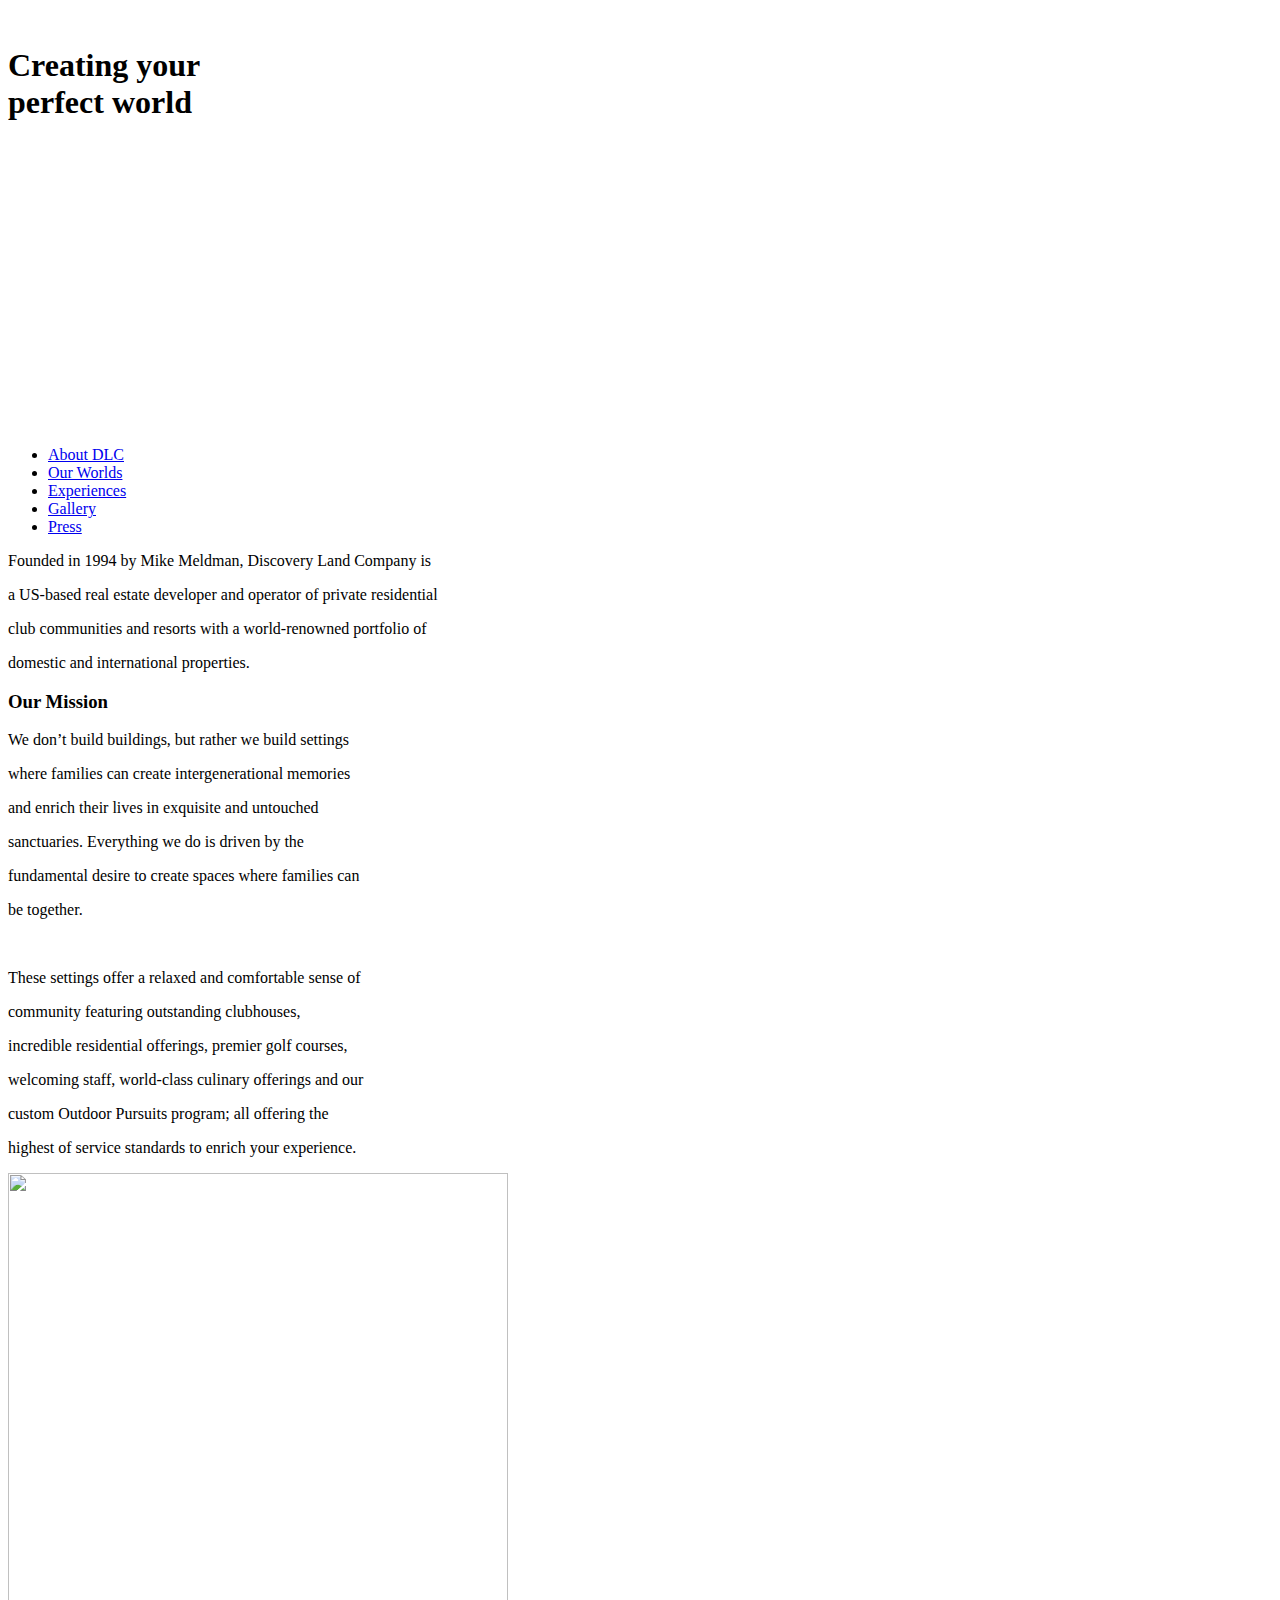
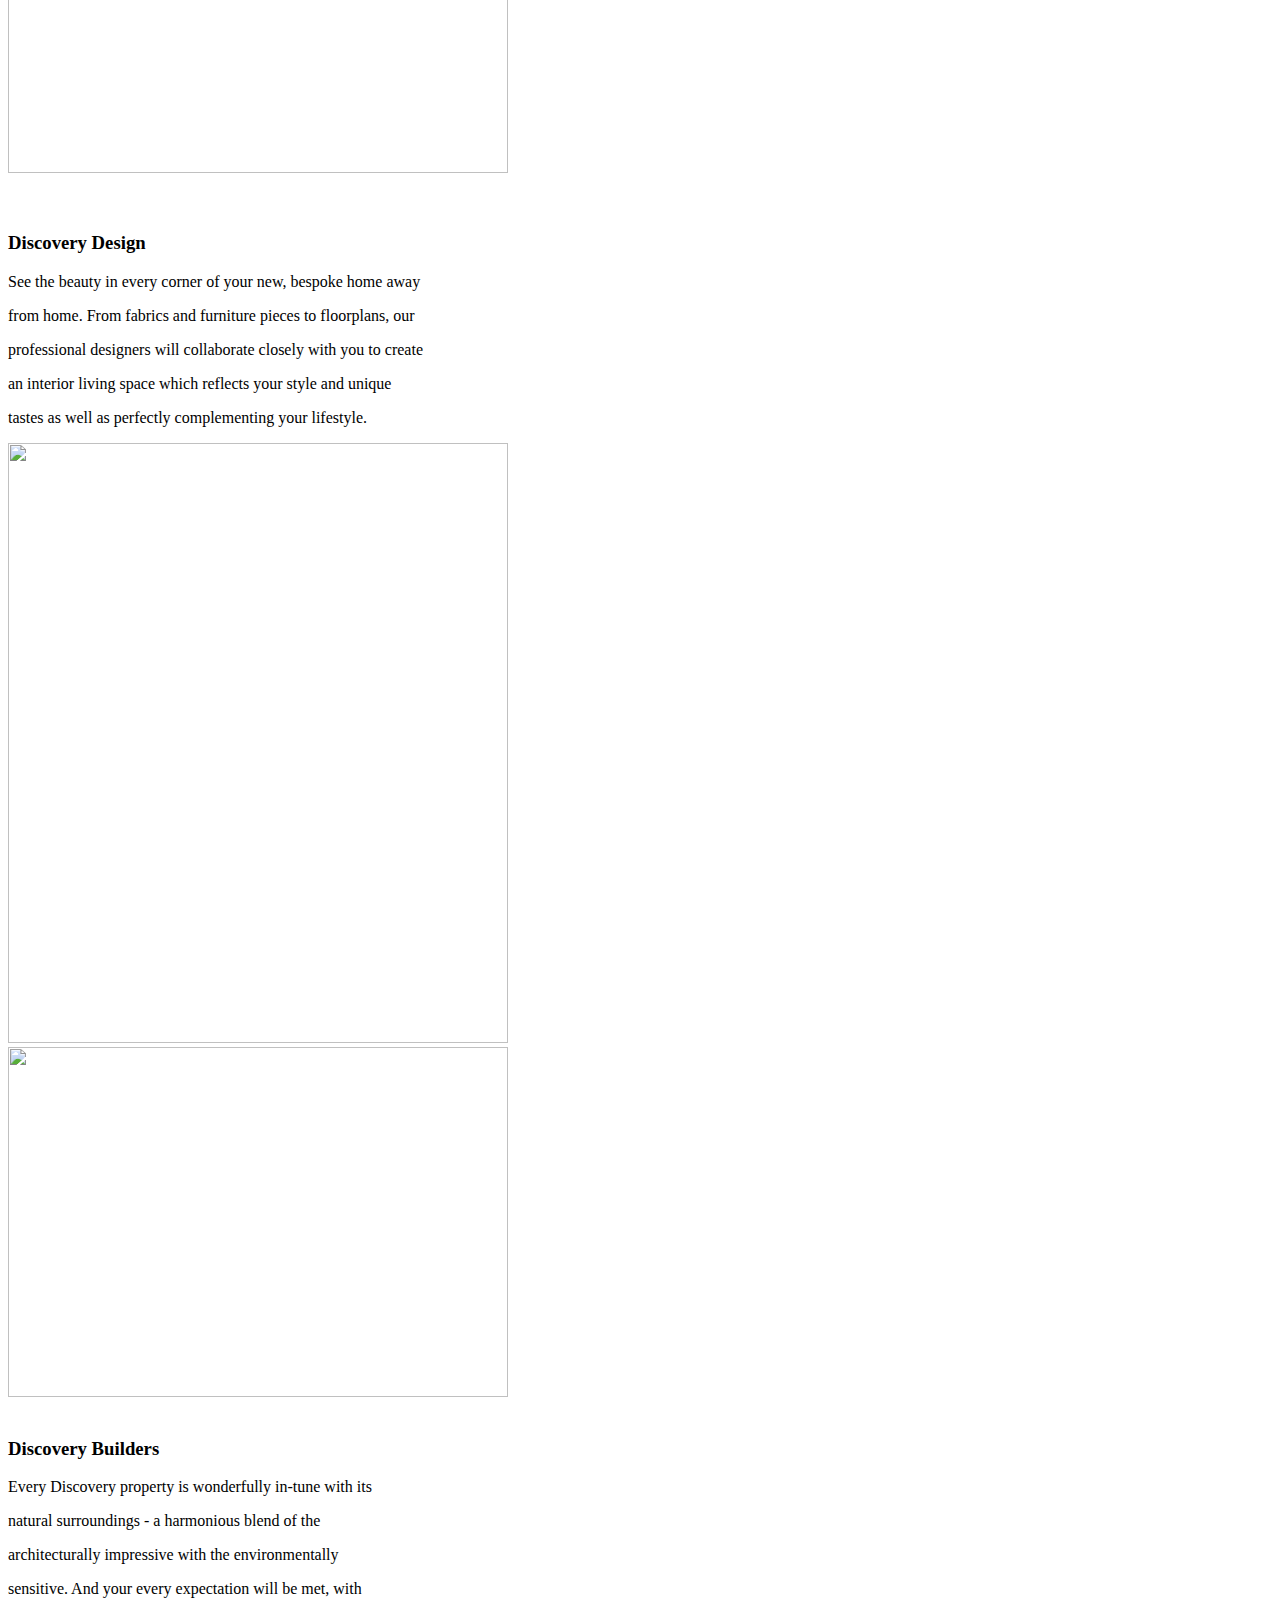
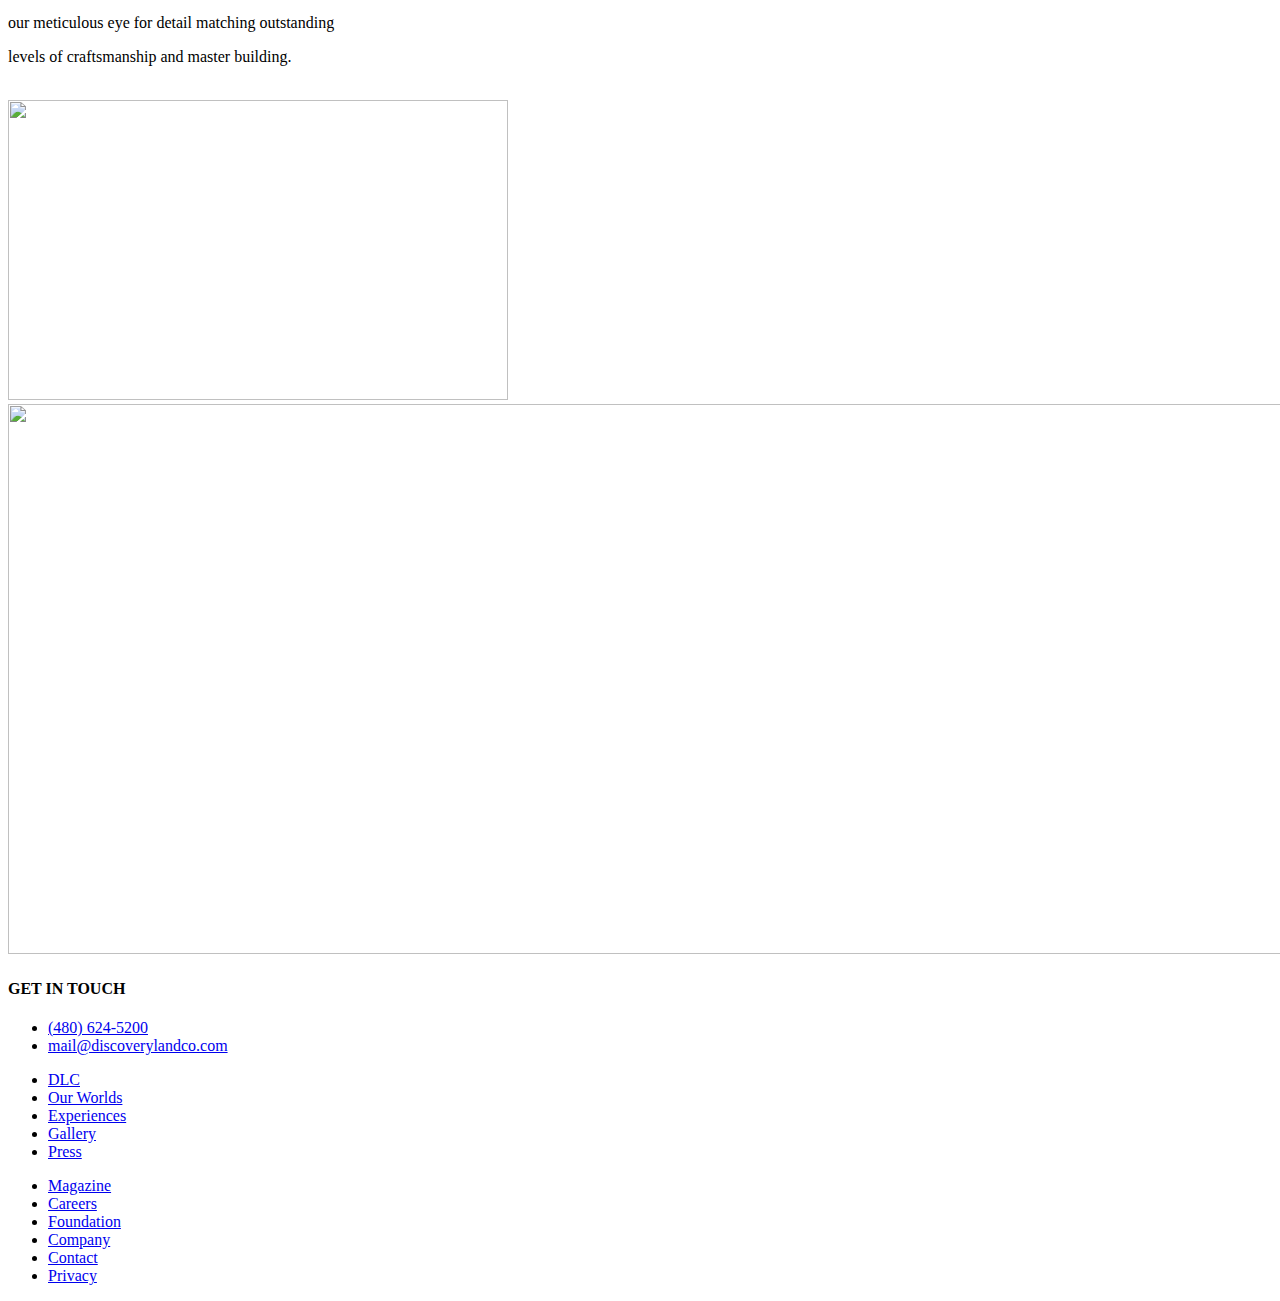
==== aboutDLC.html @ e9cdb0cc "AboutHTML" ====
<!DOCTYPE html>
<html lang="en">

<head>
    <link rel="stylesheet" href="aboutDLC.css">
</head>

<body>
    <header class="headerclass">
        <img src="AboutDLC1.jpg" alt="">
        <div class="title">
            <h1>Creating your <br>perfect world </h1>
        </div>

        <div class="main">
            <div class="logo">
                <svg version="1.1" id="Layer_1" xmlns="http://www.w3.org/2000/svg"
                    xmlns:xlink="http://www.w3.org/1999/xlink" x="0px" y="0px" viewBox="0 0 433.6 97.1"
                    style="enable-background:new 0 0 433.6 97.1;" xml:space="preserve">
                    <style type="text/css">
                        .st0 {
                            fill: #FFFFFF;
                        }
                    </style>
                    <g>
                        <g>
                            <path class="st0" d="M400.2,28.9c0.1,0,0.1,0,0.2,0s0.2,0,0.3,0c1.6,0,4.2,5.1,8,15.4c2.2,6.2,4.1,11.3,5.7,15.3
                            c-0.4,0.8-0.9,2-1.5,3.4c-2.3,5.2-4.1,8-5.4,8.5c-0.3,0.1-0.8,0.3-1.5,0.4c-1.7,0.3-2.6,1.1-2.6,2.3c0,0.9,0.3,1.6,0.9,2.2
                            s1.4,0.9,2.2,0.9c2.4,0,5.8-5.3,10.3-15.9c2.1-4.9,3.8-8.8,5.1-11.9c2.7-6,5.2-11.7,7.6-17.2c0.3-0.8,0.5-1.2,0.6-1.3
                            c0.4-0.7,0.8-1.2,1.3-1.6c0.5-0.3,1.1-0.5,1.9-0.5h0.3v-2.3c-1.1,0.1-2.1,0.2-3.1,0.2c-1,0.1-1.8,0.1-2.5,0.1
                            c-0.9,0-1.8,0-2.8-0.1s-2-0.1-3-0.2V29h0.5c1.1,0,1.9,0.1,2.4,0.4s0.7,0.8,0.7,1.4s-0.6,2.6-1.9,5.9s-3.4,8.6-6.5,15.9
                            c-1.2-3.4-2.8-7.7-4.6-12.7c-2-5.3-2.9-8.2-2.9-8.8c0-0.8,0.2-1.3,0.7-1.6s1.2-0.4,2.3-0.4h0.9v-2.3c-1.9,0.1-3.3,0.2-4.3,0.3
                            c-1,0.1-1.9,0.1-2.6,0.1s-1.6,0-2.6-0.1s-2.3-0.1-4-0.2L400.2,28.9L400.2,28.9z M378.9,27.1c-1.7,0.5-3.3,1-4.9,1.3l0.4,2.1
                            c0.5-0.1,0.8-0.1,1-0.1s0.4,0,0.6,0c0.9,0,1.5,0.4,1.8,1c0.3,0.7,0.5,2.2,0.5,4.6v11v3.5c0,2.9-0.3,4.7-0.9,5.4s-1.7,1.2-3.3,1.2
                            h-0.8v2.3c1.5-0.1,2.9-0.2,4.3-0.3s2.7-0.1,4-0.1c0.9,0,2.1,0,3.5,0.1s2.9,0.2,4.6,0.3v-2.3h-1c-1.6,0-2.7-0.2-3.4-0.6
                            c-0.7-0.4-1.1-1.2-1.3-2.3c-0.1-0.6-0.2-2-0.2-4.2s-0.1-5.1-0.1-8.7v-3.7c1.3-2.1,2.5-3.7,3.6-4.7s2.3-1.5,3.5-1.5
                            c0.6,0,1.3,0.2,2.2,0.6c0.8,0.4,1.5,0.6,1.9,0.6c0.6,0,1.2-0.3,1.7-0.9s0.7-1.3,0.7-2.1c0-1.2-0.4-2.1-1.1-2.8c-0.7-0.7-1.7-1-3-1
                            c-1.6,0-3.2,0.7-4.7,2.1s-3.2,3.7-5,6.9c0-1.7,0.1-3.4,0.2-4.9c0.1-1.6,0.2-3.1,0.4-4.6C382.3,26,380.6,26.6,378.9,27.1 M356.4,38
                            c-2.5,0.2-6,0.2-10.4,0.2c0.5-2.9,1.5-5.2,3-6.9c1.5-1.7,3.4-2.6,5.5-2.6c1.9,0,3.5,0.7,4.9,2.2s2.4,3.6,3,6.3
                            C360.9,37.6,358.9,37.9,356.4,38 M364.5,29.6c-2.3-2.6-5.5-3.9-9.4-3.9c-4.2,0-7.8,1.8-10.8,5.2c-2.9,3.5-4.4,7.8-4.4,13
                            c0,4.8,1.4,8.8,4.2,11.9s6.4,4.6,10.7,4.6c2.2,0,4.5-0.5,6.8-1.4s4.6-2.4,6.9-4.2l-1.3-2.1c-1.8,1.2-3.5,2-5,2.6s-3.2,0.8-4.8,0.8
                            c-3.7,0-6.5-1.2-8.5-3.6s-3-5.8-3-10.1V41c0.9-0.1,1.9-0.2,3-0.2c1.1-0.1,2.2-0.1,3.5-0.1h16.3C368.2,35.9,366.9,32.2,364.5,29.6
                             M303.1,29h0.3c1.6,0,3,1.6,4.2,4.9c0.2,0.5,0.4,0.9,0.4,1.1c3.5,8.9,5.9,15.2,7.2,18.8s1.9,5.7,1.9,6.5h3.7
                            c0.2-1.4,3.6-9.3,10-23.7l0.4-0.9c0.2-0.5,0.5-1.1,0.8-1.9c1.3-3.2,2.8-4.8,4.3-4.8h0.4v-2.3c-1.1,0.1-2.1,0.2-3.1,0.2
                            c-1,0.1-1.8,0.1-2.5,0.1c-0.9,0-1.8,0-2.8-0.1s-1.9-0.1-2.9-0.2V29h0.5c1.1,0,1.9,0.1,2.4,0.4s0.7,0.8,0.7,1.4s-0.5,2.3-1.6,5.1
                            s-3.4,8.5-7,17.1c-1.2-3.2-2.6-7.3-4.5-12.2c-2.2-5.9-3.3-9.2-3.3-9.8c0-0.8,0.2-1.3,0.7-1.6s1.2-0.4,2.3-0.4h0.9v-2.3
                            c-1.9,0.1-3.3,0.2-4.3,0.3c-1,0.1-1.9,0.1-2.6,0.1s-1.6,0-2.6-0.1s-2.3-0.1-4-0.2L303.1,29L303.1,29z M272,30.8
                            c-3.3,3.4-5,7.6-5,12.5s1.5,9,4.6,12.2s7,4.8,11.8,4.8s8.8-1.8,12-5.3s4.9-7.8,4.9-13c0-4.7-1.5-8.6-4.6-11.7s-7-4.7-11.7-4.7
                            C279.3,25.7,275.3,27.4,272,30.8 M291.1,33.3c2.1,2.8,3.2,6.4,3.2,10.7c0,4-0.9,7.1-2.8,9.5c-1.9,2.3-4.4,3.5-7.5,3.5
                            c-3.2,0-5.9-1.5-7.9-4.4s-3-6.7-3-11.4c0-3.7,0.9-6.6,2.7-8.8c1.8-2.2,4.2-3.3,7.2-3.3C286.4,29.2,289,30.6,291.1,33.3 M257,55.1
                            c-1.4,0.5-2.7,0.7-4.1,0.7c-3.7,0-6.5-1.3-8.6-3.8s-3.1-6.1-3.1-10.6c0-3.6,0.9-6.4,2.6-8.5c1.7-2.1,4-3.1,6.9-3.1
                            c1.6,0,3.4,0.6,5.2,1.7s2.9,1.7,3.1,1.7c0.7,0,1.4-0.3,2-1s0.9-1.5,0.9-2.4c0-1.3-0.7-2.3-2.1-3s-3.4-1.1-6-1.1
                            c-5,0-9.3,1.8-12.8,5.2s-5.2,7.8-5.2,12.8c0,4.9,1.4,8.9,4.1,12c2.8,3.1,6.3,4.7,10.7,4.7c1.9,0,3.9-0.4,6-1.3
                            c2.1-0.9,4.2-2.1,6.4-3.8l-1.7-2.5C259.7,53.9,258.3,54.6,257,55.1 M222.8,26c-1.3-0.2-2.5-0.3-3.6-0.3c-3.5,0-6.4,0.9-8.7,2.8
                            s-3.4,4.2-3.4,7.1c0,2.5,0.7,4.5,2.1,5.9c1.4,1.5,3.8,2.8,7.1,3.8c0.2,0.1,0.6,0.2,1,0.3c4.7,1.4,7.1,3.3,7.1,5.8
                            c0,1.7-0.7,3.1-2.1,4.2c-1.4,1.1-3.2,1.6-5.5,1.6c-2.5,0-4.4-0.7-5.8-2.1s-2.2-3.4-2.6-6.2l-2.5,0.6c0.2,1.3,0.4,2.6,0.5,3.8
                            s0.2,2.3,0.2,3.3c0,0.5,0,0.9,0,1.1c0,0.2,0,0.5-0.1,0.7c1.6,0.6,3.1,1.1,4.6,1.4c1.5,0.3,3,0.5,4.5,0.5c4,0,7.3-1.1,9.8-3.2
                            c2.5-2.1,3.8-4.8,3.8-8.1c0-2.2-0.6-4-1.8-5.4s-3.1-2.4-5.8-3.1c-0.5-0.1-1.2-0.3-2.1-0.6c-5.3-1.4-7.9-3.4-7.9-5.9
                            c0-1.6,0.6-2.9,1.8-3.9s2.7-1.5,4.6-1.5c2.2,0,3.9,0.6,5,1.7c1.2,1.1,1.9,2.9,2.2,5.2l2.5-0.4c-0.3-1.4-0.5-2.8-0.6-4.2
                            s-0.2-2.8-0.2-4.1C225.5,26.5,224,26.2,222.8,26 M188.5,11.4c-0.7,0.5-1.1,0.9-1.4,1.3c-0.2,0.4-0.3,0.8-0.3,1.3s0.1,0.9,0.4,1.4
                            c0.3,0.4,0.8,0.9,1.4,1.4l2.3,1.8l2.5-1.9c0.6-0.5,1.1-0.9,1.3-1.3c0.2-0.4,0.4-0.8,0.4-1.3s-0.1-1-0.4-1.5
                            c-0.3-0.5-0.8-0.9-1.4-1.4L191,9.5L188.5,11.4z M189.4,27.1c-1.8,0.5-3.5,0.9-5.3,1.3l0.3,2.1c0.4-0.1,0.8-0.1,1.1-0.1
                            c0.4,0,0.6-0.1,0.8-0.1c0.9,0,1.5,0.3,1.9,0.9s0.5,1.8,0.5,3.6c0,0.3,0,0.9,0,1.8c0,0.9,0,1.7,0,2.3l-0.1,8.3V49
                            c0,5.4-1.4,8.2-4.2,8.2h-0.8v2.3c2.2-0.1,3.9-0.2,5-0.3c1.1,0,2-0.1,2.7-0.1c0.8,0,1.8,0,2.9,0.1c1.2,0.1,2.7,0.1,4.6,0.3v-2.3
                            c-0.1,0-0.3,0-0.5,0s-0.4,0-0.5,0c-1.4,0-2.4-0.3-2.9-1s-0.7-2.3-0.7-4.9v-3.6c0-3.7,0.1-10,0.4-18.9c0-1.6,0.1-2.8,0.1-3.6
                            C192.9,25.9,191.1,26.6,189.4,27.1 M141.6,46.3c0-3.1,0-7,0.1-11.7s0.1-11.1,0.3-19.2c1.4-0.2,2.8-0.4,4.2-0.4
                            c1.4-0.1,2.7-0.1,4-0.1c6.4,0,11.4,1.9,15,5.8s5.4,9.2,5.4,16c0,6.4-1.7,11.3-5,14.7c-3.4,3.4-8.2,5.1-14.5,5.1
                            c-1.6,0-3.2-0.1-4.7-0.2c-1.6-0.2-3.2-0.4-4.8-0.8V46.3L141.6,46.3z M134.1,59.2c1.3-0.1,2.4-0.1,3.3-0.1c1.9,0,4.5,0.1,7.6,0.3
                            s5.3,0.3,6.5,0.3c8,0,14.4-2.3,19.2-6.8s7.2-10.5,7.2-18c0-7.2-2.4-13-7.2-17.2s-11.3-6.3-19.6-6.3c-0.5,0-2.2,0.1-5.2,0.3
                            s-5.7,0.3-8.1,0.3c-0.9,0-1.9,0-3.2-0.1s-2.6-0.1-4.1-0.2V14h0.3c1.8,0,3.1,0.4,3.8,1.1s1.1,2.1,1.1,4c0,2.3,0,4.4,0,6.2
                            s0,3.7,0,5.6l-0.1,8.9c0,1.2,0,2.8-0.1,4.9c0,8.3-1.5,12.4-4.5,12.4c-0.3,0-0.5,0-0.7,0s-0.3,0-0.4,0v2.3
                            C131.4,59.3,132.8,59.3,134.1,59.2"></path>
                            <path class="st0" d="M386,86.4h1.9v-6.7l5.1-8.5h-2.2l-3.8,6.6l-3.8-6.6H381l5,8.5V86.4L386,86.4z M368.7,86.4h1.9V71.2h-1.9v11.9
                            l-8.8-11.9h-2.3v0.2l1.1,1.6v13.6h1.9v-11L368.7,86.4z M341.4,73.7l2.5,6.6H339L341.4,73.7z M346,86.4h2.2l-5.8-15.3h-2.2
                            l-5.8,15.3h2.2l1.5-4.3h6.2L346,86.4z M324.5,75.8c0,1.9-1.2,2.7-2.8,2.7h-2.6V73h2.6C323.2,73,324.5,73.9,324.5,75.8 M317.2,86.4
                            h1.9v-6.1h2.6c2.9,0,4.8-1.7,4.8-4.6s-2-4.6-4.8-4.6h-4.5V86.4z M298.2,86.4l4.9-11.6v11.6h1.9V71.2h-2.3L297.4,84l-5.5-12.8h-2.3
                            v15.3h1.9V74.8l4.9,11.6H298.2z M264.9,78.8c0-3.3,2.5-5.9,5.8-5.9c3.4,0,5.9,2.6,5.9,5.9c0,3.4-2.5,6-5.9,6
                            C267.4,84.8,264.9,82.1,264.9,78.8 M262.9,78.8c0,4.5,3.4,7.9,7.9,7.9s7.9-3.4,7.9-7.9s-3.4-7.9-7.9-7.9S262.9,74.3,262.9,78.8
                             M253.1,83.4c-1,0.9-2.4,1.4-4,1.4c-3.4,0-5.8-2.6-5.8-6c0-3.3,2.5-5.9,5.8-5.9c1.6,0,3,0.5,4,1.4V72c-1.1-0.7-2.5-1.1-4-1.1
                            c-4.5,0-7.9,3.4-7.9,7.9s3.4,7.9,7.9,7.9c1.5,0,2.9-0.4,4-1.1V83.4z M210.4,73c3.4,0,5.5,2.5,5.5,5.8c0,3.4-2.1,5.8-5.5,5.8H207
                            V73H210.4z M205,86.4h5.4c4.6,0,7.5-3.2,7.5-7.6s-2.9-7.6-7.5-7.6H205V86.4z M191,86.4h1.9V71.2H191v11.9l-8.8-11.9h-2.3v0.2
                            L181,73v13.6h1.9v-11L191,86.4z M163.7,73.7l2.4,6.6h-4.9L163.7,73.7z M168.4,86.4h2.2l-5.8-15.3h-2.2l-5.8,15.3h2.2l1.5-4.3h6.2
                            L168.4,86.4z M148.1,86.4v-1.8h-6.3V71.2h-1.9v15.3L148.1,86.4L148.1,86.4z"></path>
                        </g>
                        <g>
                            <path class="st0" d="M4.7,48.6c0-4.9,0.8-9.6,2.2-13.9c1.5-4.4,3.6-8.5,6.3-12.2c2.8-3.8,6.2-7,10-9.8C27,10.2,31,7.9,35.4,6.6
                            c4.2-1.3,8.6-1.7,13.2-1.7c4.9,0,9.6,0.5,14,1.9c4.4,1.5,8.5,3.8,12.1,6.5c3.8,2.8,7.1,6.2,9.8,10c2.6,3.7,4.7,7.8,6.1,12.1
                            c1.3,4.2,1.8,8.6,1.8,13.2c0,4.9-0.7,9.5-2.2,13.9s-3.5,8.6-6.2,12.2c-2.8,3.8-6.2,7.1-10.1,9.8c-3.7,2.6-7.8,4.6-12.2,6
                            c-4.2,1.3-8.6,2.1-13.2,2.1c-4.9,0-9.6-0.8-13.9-2.3c-4.4-1.5-8.4-3.7-12.1-6.4c-3.8-2.8-7.2-6-10-9.9c-2.6-3.7-4.6-7.8-6-12.2
                            C5.3,57.7,4.7,53.2,4.7,48.6 M3.7,48.6c0,4.9,0.8,9.5,2.2,13.9c1.5,4.6,3.6,8.9,6.4,12.7c2.8,3.8,6.2,7.1,10,9.9
                            c3.8,2.7,8,4.9,12.5,6.4c4.3,1.4,9,1.9,13.7,1.9c4.9,0,9.6-0.5,14-2c4.6-1.5,8.9-3.7,12.7-6.5c3.8-2.8,7-6.3,9.8-10.1
                            c2.7-3.8,4.7-8,6.2-12.6c1.4-4.3,2.1-8.9,2.1-13.7c0-4.9-0.7-9.5-2.2-13.9c-1.5-4.6-3.4-9-6.2-12.8c-2.8-3.8-6.2-7.1-10-9.9
                            c-3.8-2.7-8-4.9-12.6-6.3c-4.3-1.4-9-2.1-13.7-2.1c-4.9,0-9.6,0.8-14,2.3c-4.6,1.5-8.9,3.6-12.7,6.4s-7.1,6.2-9.8,10.1
                            C9.4,26.1,7.4,30.4,5.9,35C4.5,39.3,3.7,43.9,3.7,48.6"></path>
                            <g>
                                <path class="st0"
                                    d="M9.8,66.2c-0.3,0.1-0.5,0-0.7-0.3c-0.1-0.2,0-0.5,0.3-0.6s0.6,0,0.7,0.3C10.2,65.8,10,66.1,9.8,66.2">
                                </path>
                                <path class="st0"
                                    d="M12.8,65c-0.3,0.1-0.5,0-0.7-0.3c-0.1-0.2,0-0.5,0.3-0.6s0.6,0,0.7,0.3C13.2,64.6,13.1,64.9,12.8,65">
                                </path>
                                <path class="st0"
                                    d="M15.9,63.8c-0.3,0.1-0.5,0-0.7-0.3c-0.1-0.2,0-0.5,0.3-0.6s0.6,0,0.7,0.3C16.3,63.4,16.1,63.7,15.9,63.8">
                                </path>
                                <path class="st0"
                                    d="M19,62.6c-0.3,0.1-0.5,0-0.7-0.3c-0.1-0.2,0-0.5,0.3-0.6s0.6,0,0.7,0.3C19.4,62.1,19.2,62.4,19,62.6">
                                </path>
                                <path class="st0"
                                    d="M22,61.3c-0.3,0.1-0.5,0-0.7-0.3c-0.1-0.2,0-0.5,0.3-0.6s0.6,0,0.7,0.3C22.4,60.9,22.3,61.2,22,61.3">
                                </path>
                                <path class="st0"
                                    d="M25.1,60.1c-0.3,0.1-0.5,0-0.7-0.3c-0.1-0.2,0-0.5,0.3-0.6s0.6,0,0.7,0.3C25.5,59.7,25.4,60,25.1,60.1">
                                </path>
                                <path class="st0"
                                    d="M28.2,58.8c-0.3,0.1-0.5,0-0.7-0.3c-0.1-0.2,0-0.5,0.3-0.6s0.6,0,0.7,0.3C28.6,58.4,28.5,58.7,28.2,58.8">
                                </path>
                                <path class="st0"
                                    d="M31.3,57.6c-0.3,0.1-0.5,0-0.7-0.3c-0.1-0.2,0-0.5,0.3-0.6s0.6,0,0.7,0.3C31.7,57.2,31.5,57.5,31.3,57.6">
                                </path>
                                <path class="st0"
                                    d="M34.3,56.4c-0.3,0.1-0.5,0-0.7-0.3c-0.1-0.2,0-0.5,0.3-0.6s0.6,0,0.7,0.3C34.7,56,34.6,56.3,34.3,56.4">
                                </path>
                            </g>
                            <g>
                                <path class="st0"
                                    d="M31,87.5c-0.1,0.3-0.4,0.4-0.6,0.3s-0.4-0.4-0.2-0.7s0.4-0.4,0.7-0.3C31.1,86.9,31.2,87.2,31,87.5">
                                </path>
                                <path class="st0"
                                    d="M32.3,84.4c-0.1,0.3-0.4,0.4-0.6,0.3s-0.4-0.4-0.2-0.7s0.4-0.4,0.7-0.3C32.3,83.8,32.5,84.1,32.3,84.4">
                                </path>
                                <path class="st0" d="M33.6,81.3c-0.1,0.3-0.4,0.4-0.6,0.3c-0.2-0.1-0.4-0.4-0.2-0.7c0.1-0.3,0.4-0.4,0.7-0.3
                                C33.6,80.8,33.7,81.1,33.6,81.3"></path>
                                <path class="st0"
                                    d="M34.9,78.2c-0.1,0.3-0.4,0.4-0.6,0.3c-0.2-0.1-0.4-0.4-0.2-0.7s0.4-0.4,0.7-0.3C34.9,77.7,35,78,34.9,78.2">
                                </path>
                                <path class="st0" d="M36.2,75.2c-0.1,0.3-0.4,0.4-0.6,0.3c-0.2-0.1-0.4-0.4-0.2-0.7c0.1-0.3,0.4-0.4,0.7-0.3
                                C36.2,74.6,36.3,74.9,36.2,75.2"></path>
                                <path class="st0" d="M37.5,72.1c-0.1,0.3-0.4,0.4-0.6,0.3c-0.2-0.1-0.4-0.4-0.2-0.7s0.4-0.4,0.7-0.3
                                C37.5,71.5,37.6,71.8,37.5,72.1"></path>
                                <path class="st0" d="M38.8,69c-0.1,0.3-0.4,0.4-0.6,0.3c-0.2-0.1-0.4-0.4-0.2-0.7c0.1-0.3,0.4-0.4,0.7-0.3
                                C38.8,68.4,38.9,68.7,38.8,69"></path>
                                <path class="st0" d="M40.1,65.9c-0.1,0.3-0.4,0.4-0.6,0.3c-0.2-0.1-0.4-0.4-0.2-0.7s0.4-0.4,0.7-0.3
                                C40.1,65.3,40.2,65.6,40.1,65.9"></path>
                                <path class="st0" d="M41.3,62.9c-0.1,0.3-0.4,0.4-0.6,0.3c-0.2-0.1-0.4-0.4-0.2-0.7s0.4-0.4,0.7-0.3
                                C41.4,62.3,41.5,62.6,41.3,62.9"></path>
                            </g>
                            <g>
                                <path class="st0"
                                    d="M65.6,87.5c0.1,0.3,0.4,0.4,0.6,0.3s0.4-0.4,0.2-0.7s-0.4-0.4-0.7-0.3C65.6,86.9,65.5,87.2,65.6,87.5">
                                </path>
                                <path class="st0"
                                    d="M64.3,84.4c0.1,0.3,0.4,0.4,0.6,0.3s0.4-0.4,0.2-0.7s-0.4-0.4-0.7-0.3C64.3,83.8,64.2,84.1,64.3,84.4">
                                </path>
                                <path class="st0"
                                    d="M63,81.3c0.1,0.3,0.4,0.4,0.6,0.3s0.4-0.4,0.2-0.7c-0.1-0.3-0.4-0.4-0.7-0.3C63,80.8,62.9,81.1,63,81.3">
                                </path>
                                <path class="st0"
                                    d="M61.7,78.2c0.1,0.3,0.4,0.4,0.6,0.3s0.4-0.4,0.2-0.7s-0.4-0.4-0.7-0.3C61.7,77.7,61.6,78,61.7,78.2">
                                </path>
                                <path class="st0" d="M60.4,75.2c0.1,0.3,0.4,0.4,0.6,0.3s0.4-0.4,0.2-0.7c-0.1-0.3-0.4-0.4-0.7-0.3
                                C60.4,74.6,60.3,74.9,60.4,75.2"></path>
                                <path class="st0"
                                    d="M59.1,72.1c0.1,0.3,0.4,0.4,0.6,0.3s0.4-0.4,0.2-0.7s-0.4-0.4-0.7-0.3C59.1,71.5,59,71.8,59.1,72.1">
                                </path>
                                <path class="st0" d="M57.8,69c0.1,0.3,0.4,0.4,0.6,0.3c0.2-0.1,0.4-0.4,0.2-0.7c-0.1-0.3-0.4-0.4-0.7-0.3
                                C57.8,68.4,57.7,68.7,57.8,69"></path>
                                <path class="st0" d="M56.6,65.9c0.1,0.3,0.4,0.4,0.6,0.3c0.2-0.1,0.4-0.4,0.2-0.7s-0.4-0.4-0.7-0.3
                                C56.6,65.3,56.4,65.6,56.6,65.9"></path>
                                <path class="st0" d="M55.3,62.9c0.1,0.3,0.4,0.4,0.6,0.3c0.2-0.1,0.4-0.4,0.2-0.7s-0.4-0.4-0.7-0.3
                                C55.3,62.3,55.2,62.6,55.3,62.9"></path>
                            </g>
                            <g>
                                <path class="st0"
                                    d="M87.5,31.9c0.3-0.1,0.4-0.4,0.3-0.6s-0.4-0.4-0.7-0.2s-0.4,0.4-0.3,0.7C86.9,31.9,87.2,32.1,87.5,31.9">
                                </path>
                                <path class="st0" d="M84.5,33.2c0.3-0.1,0.4-0.4,0.3-0.6c-0.1-0.2-0.4-0.4-0.7-0.2s-0.4,0.4-0.3,0.7
                                C83.9,33.2,84.2,33.4,84.5,33.2"></path>
                                <path class="st0" d="M81.4,34.5c0.3-0.1,0.4-0.4,0.3-0.6c-0.1-0.2-0.4-0.4-0.7-0.2s-0.4,0.4-0.3,0.7
                                C80.9,34.5,81.2,34.6,81.4,34.5"></path>
                                <path class="st0"
                                    d="M78.4,35.8c0.3-0.1,0.4-0.4,0.3-0.6S78.3,34.8,78,35s-0.4,0.4-0.3,0.7C77.8,35.8,78.1,35.9,78.4,35.8">
                                </path>
                                <path class="st0" d="M75.3,37.1c0.3-0.1,0.4-0.4,0.3-0.6c-0.1-0.2-0.4-0.4-0.7-0.2s-0.4,0.4-0.3,0.7
                                C74.8,37.1,75.1,37.2,75.3,37.1"></path>
                                <path class="st0" d="M72.3,38.4c0.3-0.1,0.4-0.4,0.3-0.6c-0.1-0.2-0.4-0.4-0.7-0.2s-0.4,0.4-0.3,0.7C71.7,38.4,72,38.6,72.3,38.4
                                "></path>
                                <path class="st0" d="M69.2,39.8c0.3-0.1,0.4-0.4,0.3-0.6c-0.1-0.2-0.4-0.4-0.7-0.2s-0.4,0.4-0.3,0.7C68.7,39.8,69,39.9,69.2,39.8
                                "></path>
                                <path class="st0" d="M66.2,41.1c0.3-0.1,0.4-0.4,0.3-0.6c-0.1-0.2-0.4-0.4-0.7-0.2s-0.4,0.4-0.3,0.7
                                C65.6,41.1,65.9,41.2,66.2,41.1"></path>
                                <path class="st0" d="M63.2,42.3c0.3-0.1,0.4-0.4,0.3-0.6c-0.1-0.2-0.4-0.4-0.7-0.2c-0.3,0.1-0.4,0.4-0.3,0.7
                                C62.6,42.3,62.9,42.4,63.2,42.3"></path>
                            </g>
                            <g>
                                <path class="st0"
                                    d="M9,31.7c-0.3-0.1-0.4-0.4-0.3-0.6c0.1-0.2,0.4-0.4,0.7-0.2s0.4,0.4,0.3,0.7C9.6,31.7,9.2,31.8,9,31.7">
                                </path>
                                <path class="st0"
                                    d="M12,33c-0.3-0.1-0.4-0.4-0.3-0.6c0.1-0.2,0.4-0.4,0.7-0.2s0.4,0.4,0.3,0.7C12.6,33,12.3,33.1,12,33">
                                </path>
                                <path class="st0"
                                    d="M15,34.3c-0.3-0.1-0.4-0.4-0.3-0.6c0.1-0.2,0.4-0.4,0.7-0.2s0.4,0.4,0.3,0.7C15.6,34.3,15.3,34.4,15,34.3">
                                </path>
                                <path class="st0" d="M18.1,35.6c-0.3-0.1-0.4-0.4-0.3-0.6c0.1-0.2,0.4-0.4,0.7-0.2s0.4,0.4,0.3,0.7
                                C18.7,35.6,18.4,35.7,18.1,35.6"></path>
                                <path class="st0"
                                    d="M21.1,36.9c-0.3-0.1-0.4-0.4-0.3-0.6c0.1-0.2,0.4-0.4,0.7-0.2s0.4,0.4,0.3,0.7C21.7,36.9,21.4,37,21.1,36.9">
                                </path>
                                <path class="st0" d="M24.2,38.2c-0.3-0.1-0.4-0.4-0.3-0.6c0.1-0.2,0.4-0.4,0.7-0.2s0.4,0.4,0.3,0.7
                                C24.8,38.2,24.5,38.3,24.2,38.2"></path>
                                <path class="st0" d="M27.3,39.5c-0.3-0.1-0.4-0.4-0.3-0.6c0.1-0.2,0.4-0.4,0.7-0.2s0.4,0.4,0.3,0.7
                                C27.8,39.5,27.5,39.6,27.3,39.5"></path>
                                <path class="st0" d="M30.3,40.8c-0.3-0.1-0.4-0.4-0.3-0.6c0.1-0.2,0.4-0.4,0.7-0.2s0.4,0.4,0.3,0.7
                                C30.9,40.8,30.6,40.9,30.3,40.8"></path>
                                <path class="st0" d="M33.3,42.1C33,42,32.9,41.7,33,41.5c0.1-0.2,0.4-0.4,0.7-0.2c0.3,0.1,0.4,0.4,0.3,0.7
                                C33.9,42.1,33.6,42.2,33.3,42.1"></path>
                            </g>
                            <g>
                                <path class="st0" d="M55.3,33.9c-0.1,0.3-0.4,0.4-0.6,0.3c-0.2-0.1-0.4-0.4-0.2-0.7c0.1-0.3,0.4-0.4,0.7-0.3
                                C55.3,33.3,55.4,33.6,55.3,33.9"></path>
                                <path class="st0" d="M56.6,30.8c-0.1,0.3-0.4,0.4-0.6,0.3c-0.2-0.1-0.4-0.4-0.2-0.7c0.1-0.3,0.4-0.4,0.7-0.3
                                C56.6,30.3,56.7,30.6,56.6,30.8"></path>
                                <path class="st0" d="M57.9,27.8c-0.1,0.3-0.4,0.4-0.6,0.3c-0.2-0.1-0.4-0.4-0.2-0.7c0.1-0.3,0.4-0.4,0.7-0.3
                                C57.9,27.2,58,27.5,57.9,27.8"></path>
                                <path class="st0" d="M59.2,24.7c-0.1,0.3-0.4,0.4-0.6,0.3c-0.2-0.1-0.4-0.4-0.2-0.7c0.1-0.3,0.4-0.4,0.7-0.3
                                C59.2,24.1,59.3,24.4,59.2,24.7"></path>
                                <path class="st0" d="M60.5,21.7c-0.1,0.3-0.4,0.4-0.6,0.3c-0.2-0.1-0.4-0.4-0.2-0.7c0.1-0.3,0.4-0.4,0.7-0.3
                                C60.5,21.1,60.6,21.4,60.5,21.7"></path>
                                <path class="st0" d="M61.8,18.6c-0.1,0.3-0.4,0.4-0.6,0.3c-0.2-0.1-0.4-0.4-0.2-0.7c0.1-0.3,0.4-0.4,0.7-0.3
                                C61.8,18.1,61.9,18.4,61.8,18.6"></path>
                                <path class="st0" d="M63.1,15.6c-0.1,0.3-0.4,0.4-0.6,0.3c-0.2-0.1-0.4-0.4-0.2-0.7c0.1-0.3,0.4-0.4,0.7-0.3
                                C63.1,15,63.2,15.3,63.1,15.6"></path>
                                <path class="st0" d="M64.4,12.6c-0.1,0.3-0.4,0.4-0.6,0.3c-0.2-0.1-0.4-0.4-0.2-0.7c0.1-0.3,0.4-0.4,0.7-0.3
                                C64.4,12,64.5,12.3,64.4,12.6"></path>
                                <path class="st0" d="M65.7,9.5c-0.1,0.3-0.4,0.4-0.6,0.3c-0.2-0.1-0.4-0.4-0.2-0.7c0.1-0.3,0.4-0.4,0.7-0.3
                                C65.7,8.9,65.8,9.2,65.7,9.5"></path>
                            </g>
                            <g>
                                <path class="st0" d="M41,34.2c0.1,0.3,0.4,0.4,0.6,0.3c0.2-0.1,0.4-0.4,0.2-0.7c-0.1-0.3-0.4-0.4-0.7-0.3
                                C41,33.6,40.9,33.9,41,34.2"></path>
                                <path class="st0" d="M39.7,31.1c0.1,0.3,0.4,0.4,0.6,0.3c0.2-0.1,0.4-0.4,0.2-0.7s-0.4-0.4-0.7-0.3
                                C39.7,30.6,39.6,30.9,39.7,31.1"></path>
                                <path class="st0" d="M38.4,28.1c0.1,0.3,0.4,0.4,0.6,0.3c0.2-0.1,0.4-0.4,0.2-0.7c-0.1-0.3-0.4-0.4-0.7-0.3
                                C38.4,27.5,38.3,27.8,38.4,28.1"></path>
                                <path class="st0" d="M37.1,25c0.1,0.3,0.4,0.4,0.6,0.3c0.2-0.1,0.4-0.4,0.2-0.7c-0.1-0.3-0.4-0.4-0.7-0.3
                                C37.1,24.4,37,24.8,37.1,25"></path>
                                <path class="st0" d="M35.8,22c0.1,0.3,0.4,0.4,0.6,0.3c0.2-0.1,0.4-0.4,0.2-0.7c-0.1-0.3-0.4-0.4-0.7-0.3
                                C35.8,21.4,35.7,21.7,35.8,22"></path>
                                <path class="st0" d="M34.5,18.9c0.1,0.3,0.4,0.4,0.6,0.3c0.2-0.1,0.4-0.4,0.2-0.7c-0.1-0.3-0.4-0.4-0.7-0.3
                                C34.5,18.4,34.4,18.7,34.5,18.9"></path>
                                <path class="st0" d="M33.2,15.9c0.1,0.3,0.4,0.4,0.6,0.3c0.2-0.1,0.4-0.4,0.2-0.7c-0.1-0.3-0.4-0.4-0.7-0.3
                                C33.2,15.3,33.1,15.6,33.2,15.9"></path>
                                <path class="st0" d="M31.9,12.9c0.1,0.3,0.4,0.4,0.6,0.3c0.2-0.1,0.4-0.4,0.2-0.7c-0.1-0.3-0.4-0.4-0.7-0.3
                                C31.9,12.3,31.8,12.6,31.9,12.9"></path>
                                <path class="st0" d="M30.6,9.8c0.1,0.3,0.4,0.4,0.6,0.3c0.2-0.1,0.4-0.4,0.2-0.7C31.3,9.1,31,9,30.7,9.1
                                C30.6,9.2,30.5,9.6,30.6,9.8"></path>
                            </g>
                            <g>
                                <path class="st0" d="M87.3,65.6c0.3,0.1,0.4,0.4,0.3,0.6s-0.4,0.4-0.7,0.2c-0.3-0.1-0.4-0.4-0.3-0.7
                                C86.8,65.6,87.1,65.5,87.3,65.6"></path>
                                <path class="st0" d="M84.3,64.3c0.3,0.1,0.4,0.4,0.3,0.6s-0.4,0.4-0.7,0.2c-0.3-0.1-0.4-0.4-0.3-0.7C83.7,64.3,84,64.2,84.3,64.3
                                "></path>
                                <path class="st0" d="M81.3,63c0.3,0.1,0.4,0.4,0.3,0.6c-0.1,0.2-0.4,0.4-0.7,0.2c-0.3-0.1-0.4-0.4-0.3-0.7
                                C80.7,63,81,62.9,81.3,63"></path>
                                <path class="st0" d="M78.2,61.7c0.3,0.1,0.4,0.4,0.3,0.6c-0.1,0.2-0.4,0.4-0.7,0.2s-0.4-0.4-0.3-0.7C77.7,61.7,78,61.6,78.2,61.7
                                "></path>
                                <path class="st0" d="M75.2,60.4c0.3,0.1,0.4,0.4,0.3,0.6c-0.1,0.2-0.4,0.4-0.7,0.2c-0.3-0.1-0.4-0.4-0.3-0.7
                                C74.6,60.4,74.9,60.3,75.2,60.4"></path>
                                <path class="st0"
                                    d="M72.1,59.1c0.3,0.1,0.4,0.4,0.3,0.6C72.3,60,72,60.1,71.7,60s-0.4-0.4-0.3-0.7C71.6,59.1,71.9,59,72.1,59.1">
                                </path>
                                <path class="st0" d="M69.1,57.8c0.3,0.1,0.4,0.4,0.3,0.6c-0.1,0.2-0.4,0.4-0.7,0.2s-0.4-0.4-0.3-0.7
                                C68.5,57.8,68.8,57.7,69.1,57.8"></path>
                                <path class="st0"
                                    d="M66,56.5c0.3,0.1,0.4,0.4,0.3,0.6c-0.1,0.2-0.4,0.4-0.7,0.2s-0.4-0.4-0.3-0.7C65.4,56.5,65.8,56.4,66,56.5">
                                </path>
                                <path class="st0"
                                    d="M63,55.2c0.3,0.1,0.4,0.4,0.3,0.6c-0.1,0.2-0.4,0.4-0.7,0.2s-0.4-0.4-0.3-0.7C62.4,55.2,62.8,55.1,63,55.2">
                                </path>
                            </g>
                            <path class="st0" d="M1.9,48.5c0-25.7,20.9-46.6,46.6-46.6s46.6,20.9,46.6,46.6S74.3,95.2,48.5,95.2S1.9,74.2,1.9,48.5 M0,48.5
                            C0,75.3,21.8,97,48.5,97S97,75.2,97,48.5S75.3,0,48.5,0S0,21.8,0,48.5"></path>

                            <rect x="73.7" y="65.7" transform="matrix(0.7071 -0.7072 0.7072 0.7071 -30.9225 74.0794)"
                                class="st0" width="0.5" height="17.3"></rect>
                            <polygon class="st0" points="17.2,17.6 28.9,29.3 29.3,29 17.5,17.2 		"></polygon>
                            <polygon class="st0" points="68.1,28.8 68.4,29.2 79.8,17.7 79.5,17.4 		"></polygon>
                            <polygon class="st0" points="17.5,79.7 17.9,80.1 28.9,69 28.6,68.7 		"></polygon>
                            <path class="st0"
                                d="M48.2,44.4h-1.5v6.5c0,1.5,0.2,1.8,1.3,1.8h0.2c3,0,3.6-2.3,3.6-4.1C51.9,46.7,51.3,44.4,48.2,44.4z">
                            </path>
                            <path class="st0" d="M91.8,48.4l-34.9-4.9l8.8-12.1l-12.1,8.5L48.4,5.3l-4.8,34.6l-12.1-8.5L40,43.5L5.3,48.4l34.9,5.2l-8.8,12.1
                            l12.1-8.5l4.8,34.6l5.2-34.9l12.1,8.8l-8.5-12.1L91.8,48.4z M48.2,53.5h-4.9V53c1.5,0,1.8-0.4,1.8-2.7v-3.7c0-2.3-0.3-2.7-1.8-2.7
                            v-0.5h4.9c3.9,0,5.6,2.3,5.6,5C53.8,51.3,52.1,53.5,48.2,53.5z"></path>
                        </g>
                    </g>
                </svg>
            </div>
            <div class="navItem">
                <ul>
                    <li><a href="#">About DLC</a></li>
                    <li><a href="#">Our Worlds</a></li>
                    <li><a href="#">Experiences</a></li>
                    <li><a href="/gallery.html">Gallery</a></li>
                    <li><a href="#">Press</a></li>
                </ul>
            </div>
    </header>
    <div class="paragraph">
        <p>Founded in 1994 by Mike Meldman, Discovery Land Company is</p>
        <p>a US-based real estate developer and operator of private residential</p>
        <p>club communities and resorts with a world-renowned portfolio of</p>
        <p>domestic and international properties. </p>
    </div>
    <div class="ourMission">
        <h3>Our Mission</h3>
        <p>We don’t build buildings, but rather we build settings </p>
        <p>where families can create intergenerational memories </p>
        <p>and enrich their lives in exquisite and untouched </p>
        <p>sanctuaries. Everything we do is driven by the </p>
        <p>fundamental desire to create spaces where families can </p>
        <p>be together.</p>
        <br>
        <p>These settings offer a relaxed and comfortable sense of </p>
        <p>community featuring outstanding clubhouses, </p>
        <p>incredible residential offerings, premier golf courses, </p>
        <p>welcoming staff, world-class culinary offerings and our </p>
        <p>custom Outdoor Pursuits program; all offering the </p>
        <p>highest of service standards to enrich your experience. </p>

        <img src="AboutDLC2.jpg" width="500" height="600">
    </div>
    <div class="image">
        <img src="AboutDLC3.jpg" alt="">
    </div>
    <div class="image2">
        <img src="AboutDLC4.jpg" alt="">
    </div>
    <div class="discoveryDesign">
        <div class="para">
            <h3>Discovery Design</h3>
            <p>See the beauty in every corner of your new, bespoke home away</p>
            <p>from home. From fabrics and furniture pieces to floorplans, our</p>
            <p>professional designers will collaborate closely with you to create </p>
            <p>an interior living space which reflects your style and unique</p>
            <p>tastes as well as perfectly complementing your lifestyle.</p>
        </div>
        <div class="image3">
            <img src="AboutDLC5.jpg" alt="" width="500" height="600">
        </div>
        <div class="image4">
            <img src="AboutDLC6.jpg" alt="" width="500" height="350">
        </div>
    </div>
    <div class="image5">
        <img src="AboutDLC7.jpg" alt="">
    </div>
    <div class="discoveryBuilders">
        <div class="para2">
            <h3>Discovery Builders</h3>
            <p>Every Discovery property is wonderfully in-tune with its</p>
            <p>natural surroundings - a harmonious blend of the</p>
            <p>architecturally impressive with the environmentally</p>
            <p>sensitive. And your every expectation will be met, with</p>
            <p>our meticulous eye for detail matching outstanding</p>
            <p>levels of craftsmanship and master building.</p>
        </div>
        <div class="image6">
            <img src="AboutDLC8.jpg" alt="">
        </div>
        <div class="image7">
            <img src="AboutDLC9.jpg" alt="" width="500" height="300">
        </div>
    </div>
    <div class="ourworlds">
        <img src="AboutDLC10.jpg" alt="" width="1600" height="550">
    </div>
    <footer class="footer">
        <div class="container">
            <div class="row">
                <div class="footer-col">
                    <h4>GET IN TOUCH</h4>
                    <ul>
                        <li><a href="#">(480) 624-5200</a></li>
                        <li><a href="#">mail@discoverylandco.com</a></li>
                    </ul>
                </div>
                <div class="footer-col">
                    <ul>
                        <li><a href="#"> DLC</a></li>
                        <li><a href="#">Our Worlds</a></li>
                        <li><a href="#">Experiences</a></li>
                        <li><a href="#">Gallery</a></li>
                        <li><a href="#">Press</a></li>
                    </ul>
                </div>
                <div class="footer-col">
                    <ul>
                        <li><a href="#">Magazine</a></li>
                        <li><a href="#">Careers</a></li>
                        <li><a href="#">Foundation</a></li>
                        <li><a href="#">Company</a></li>
                        <li><a href="#">Contact</a></li>
                        <li><a href="#">Privacy</a></li>
                    </ul>
                </div>

            </div>

        </div>
    </footer>

</body>

</html>
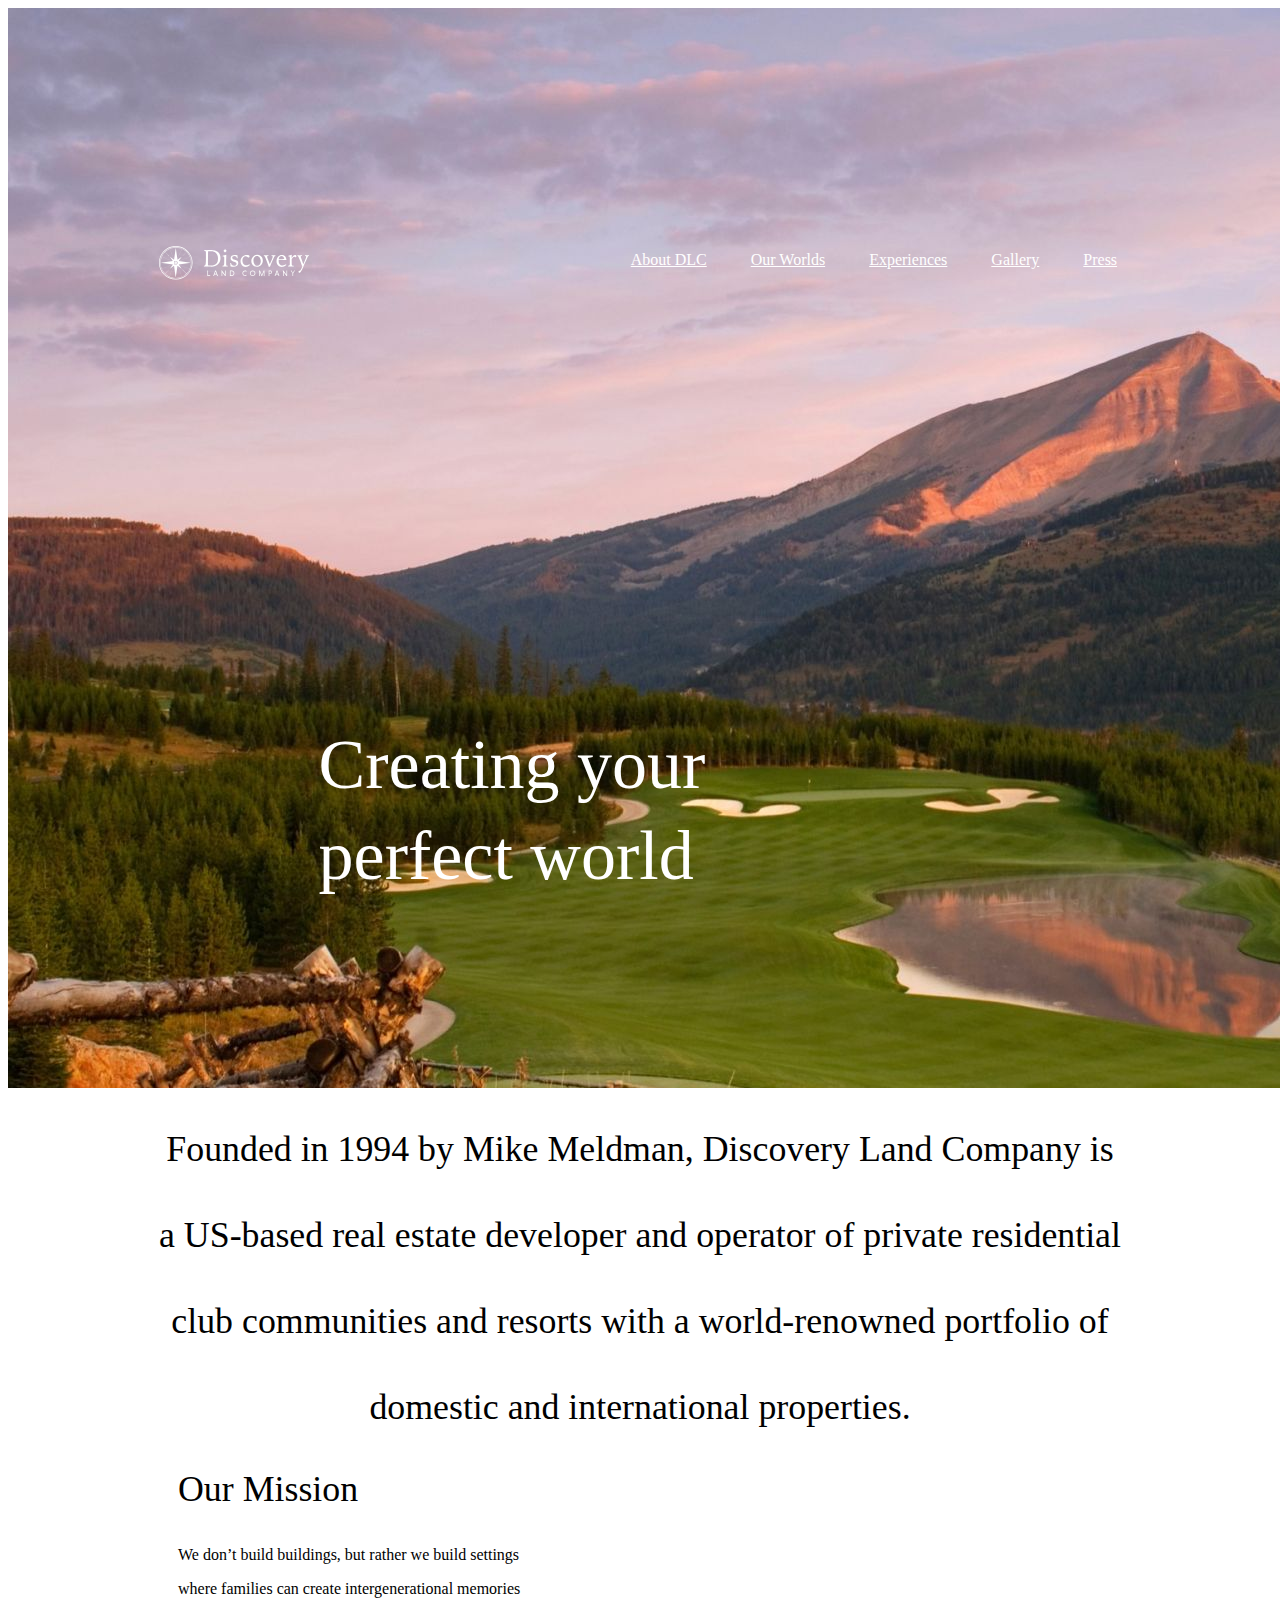
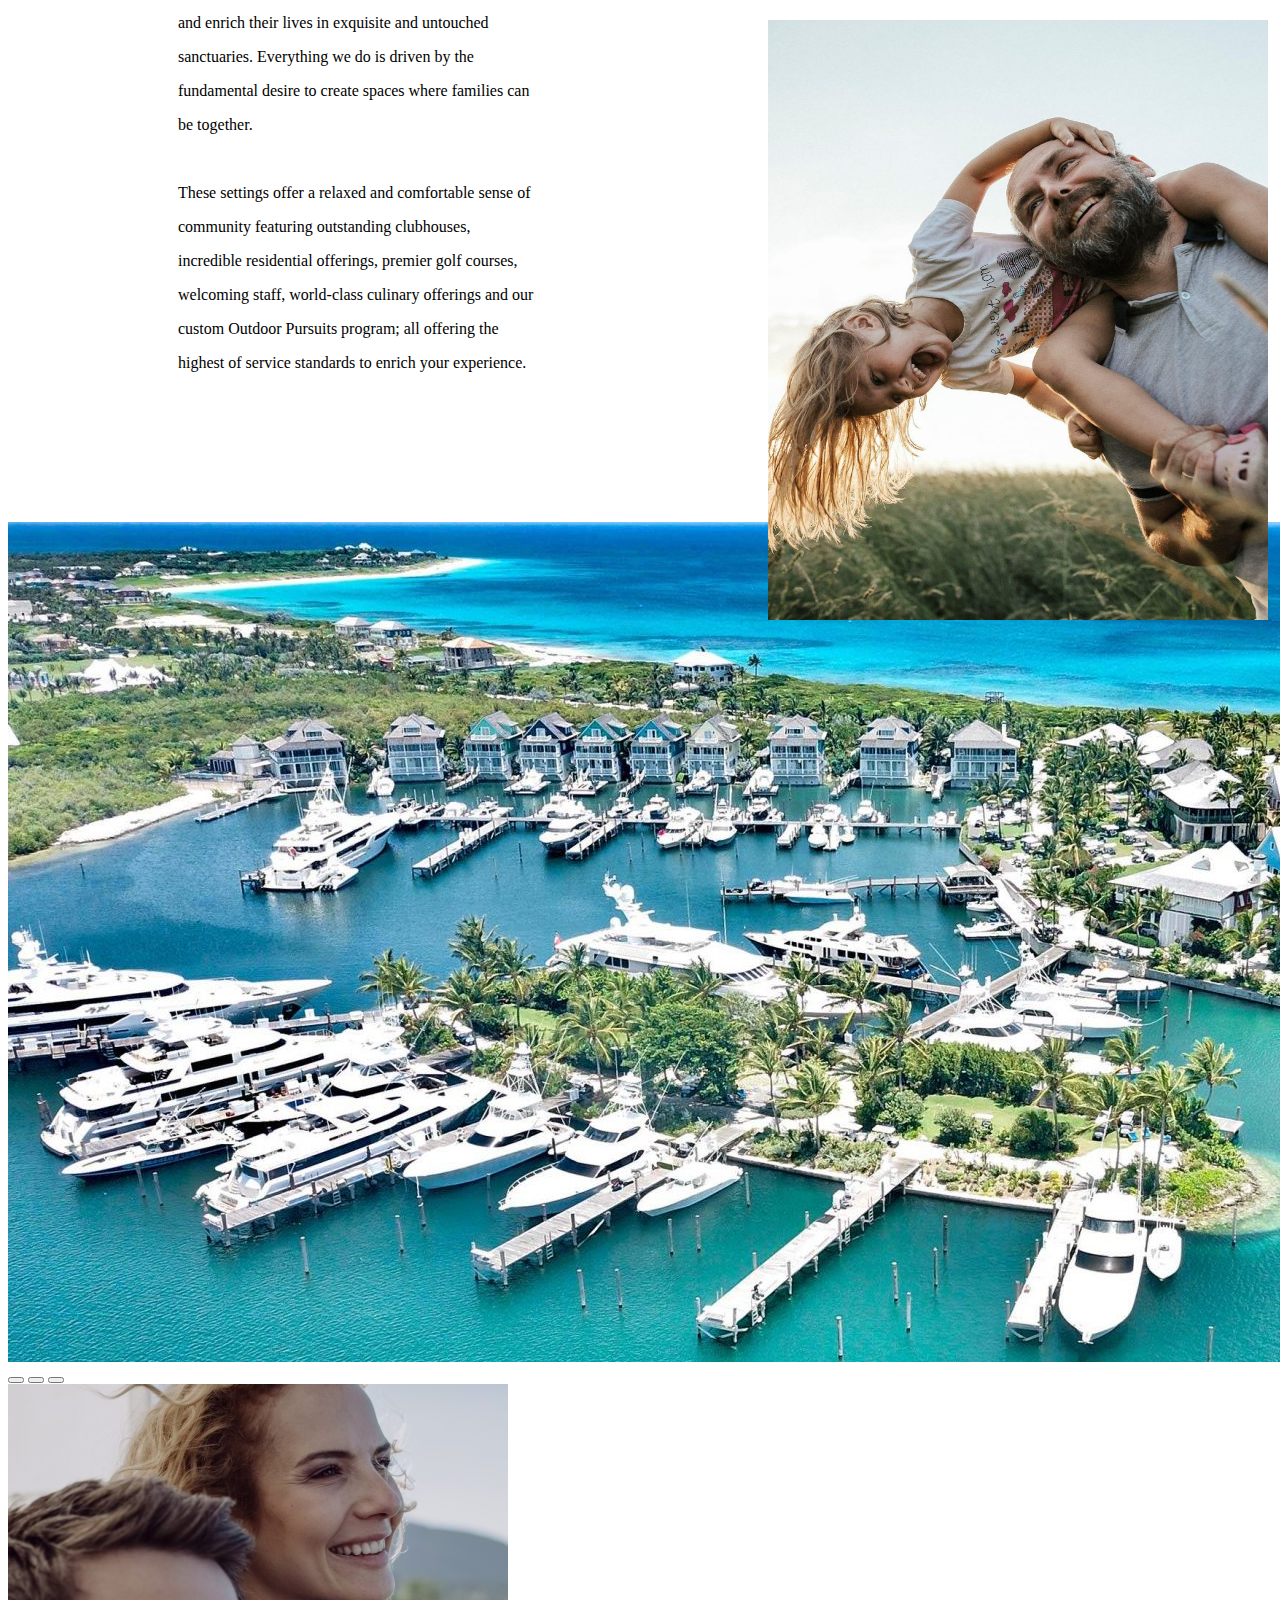
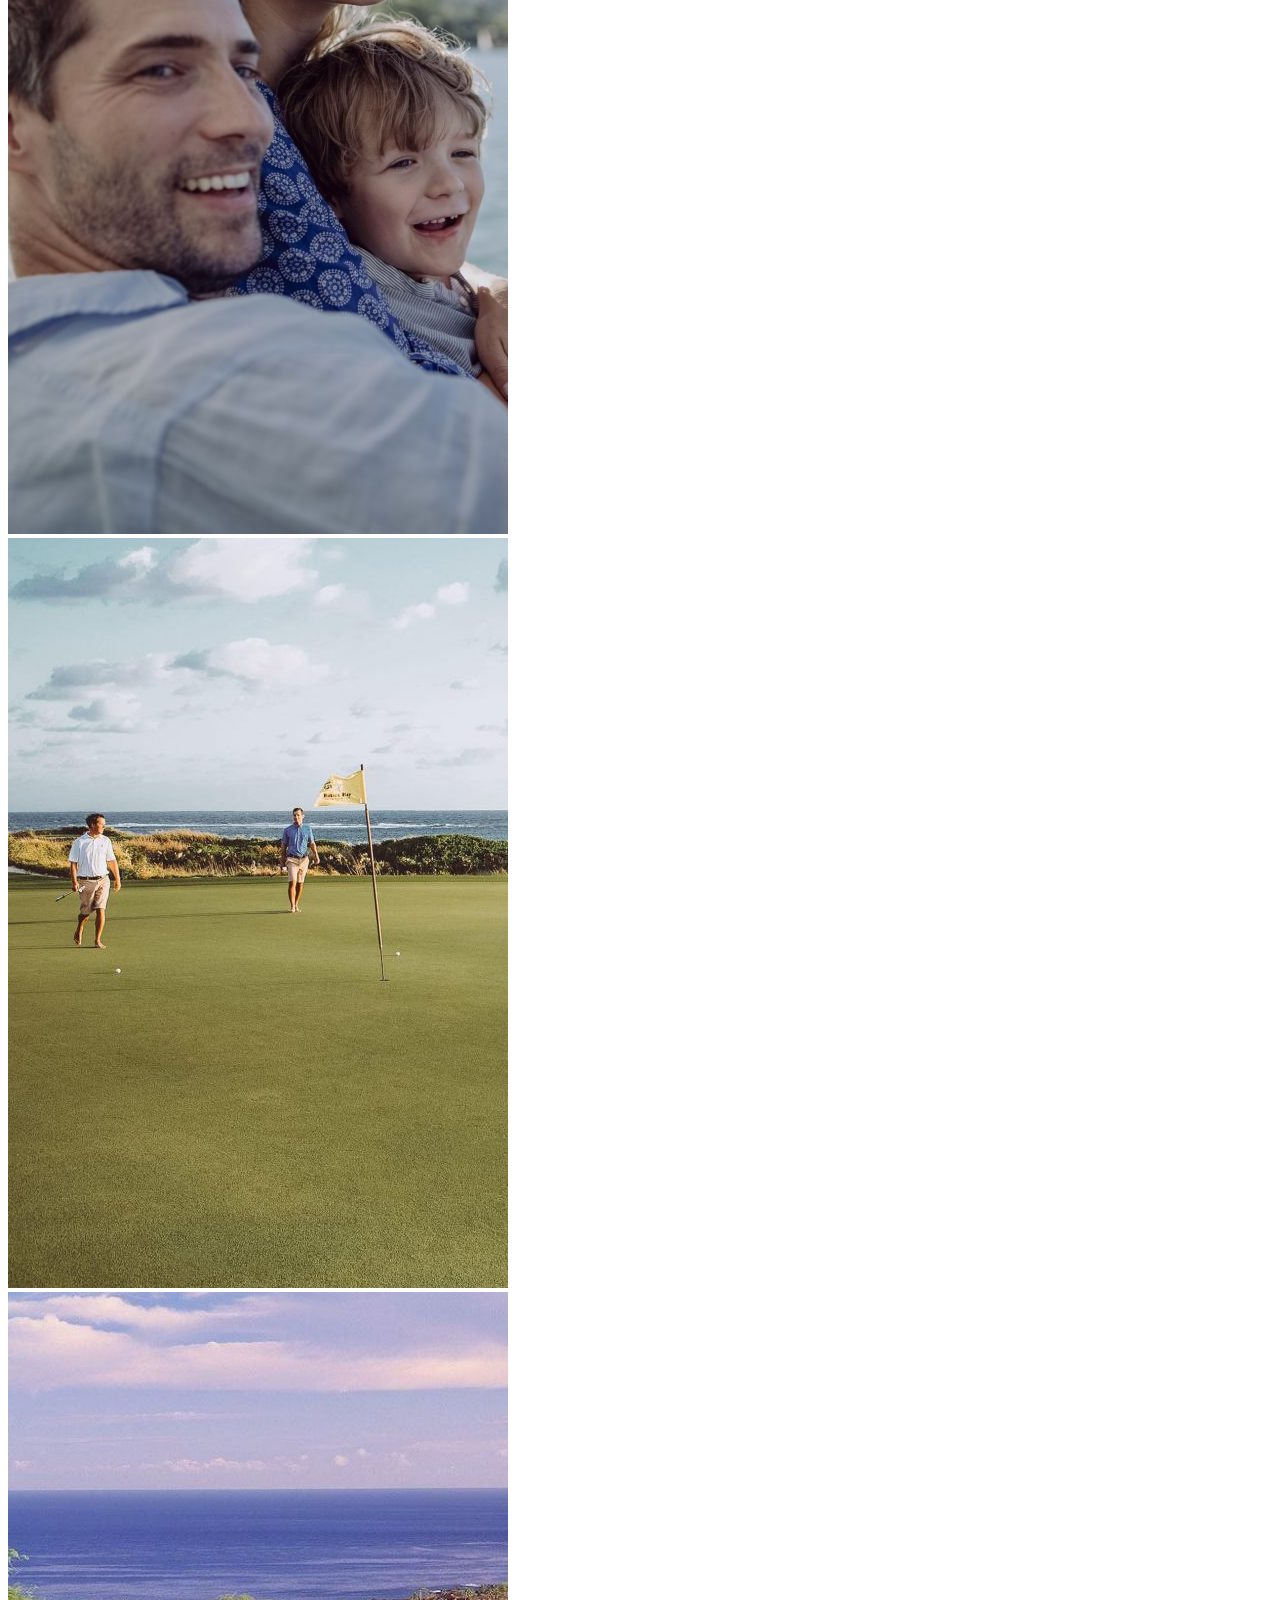
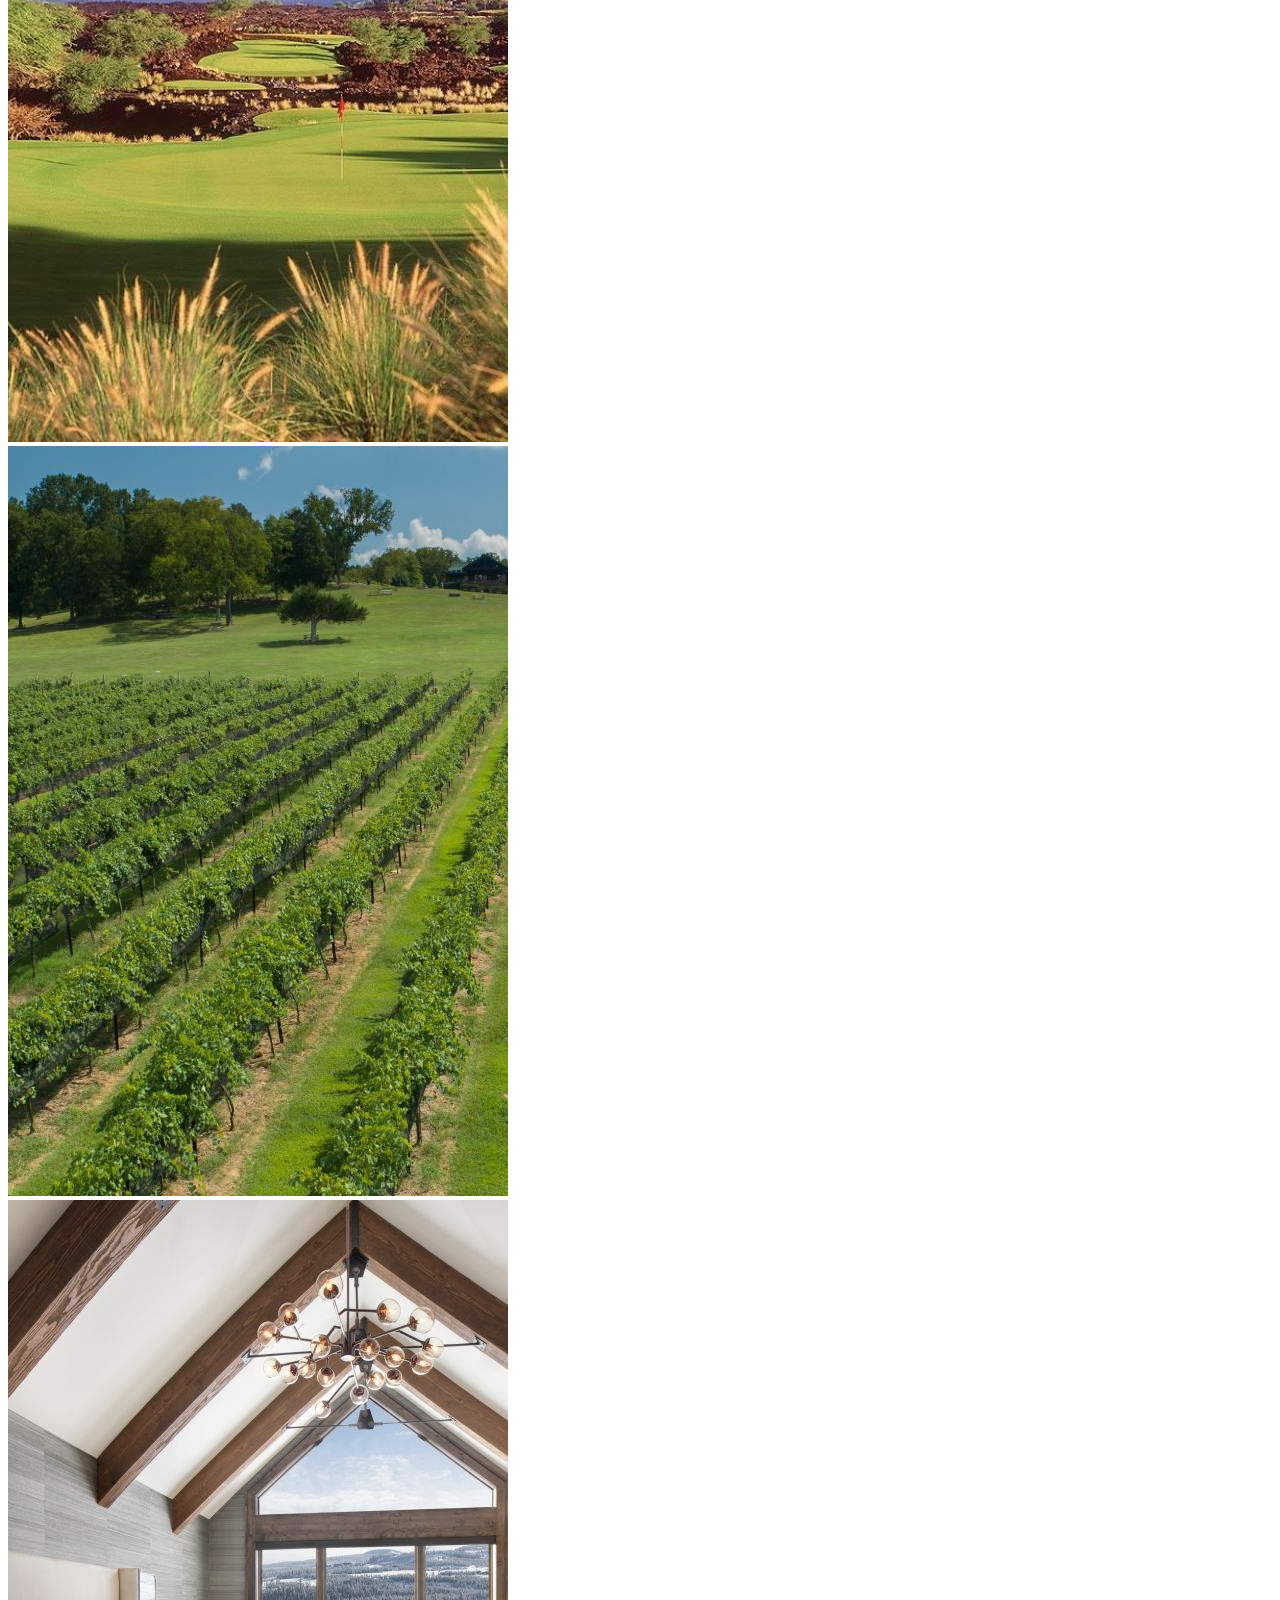
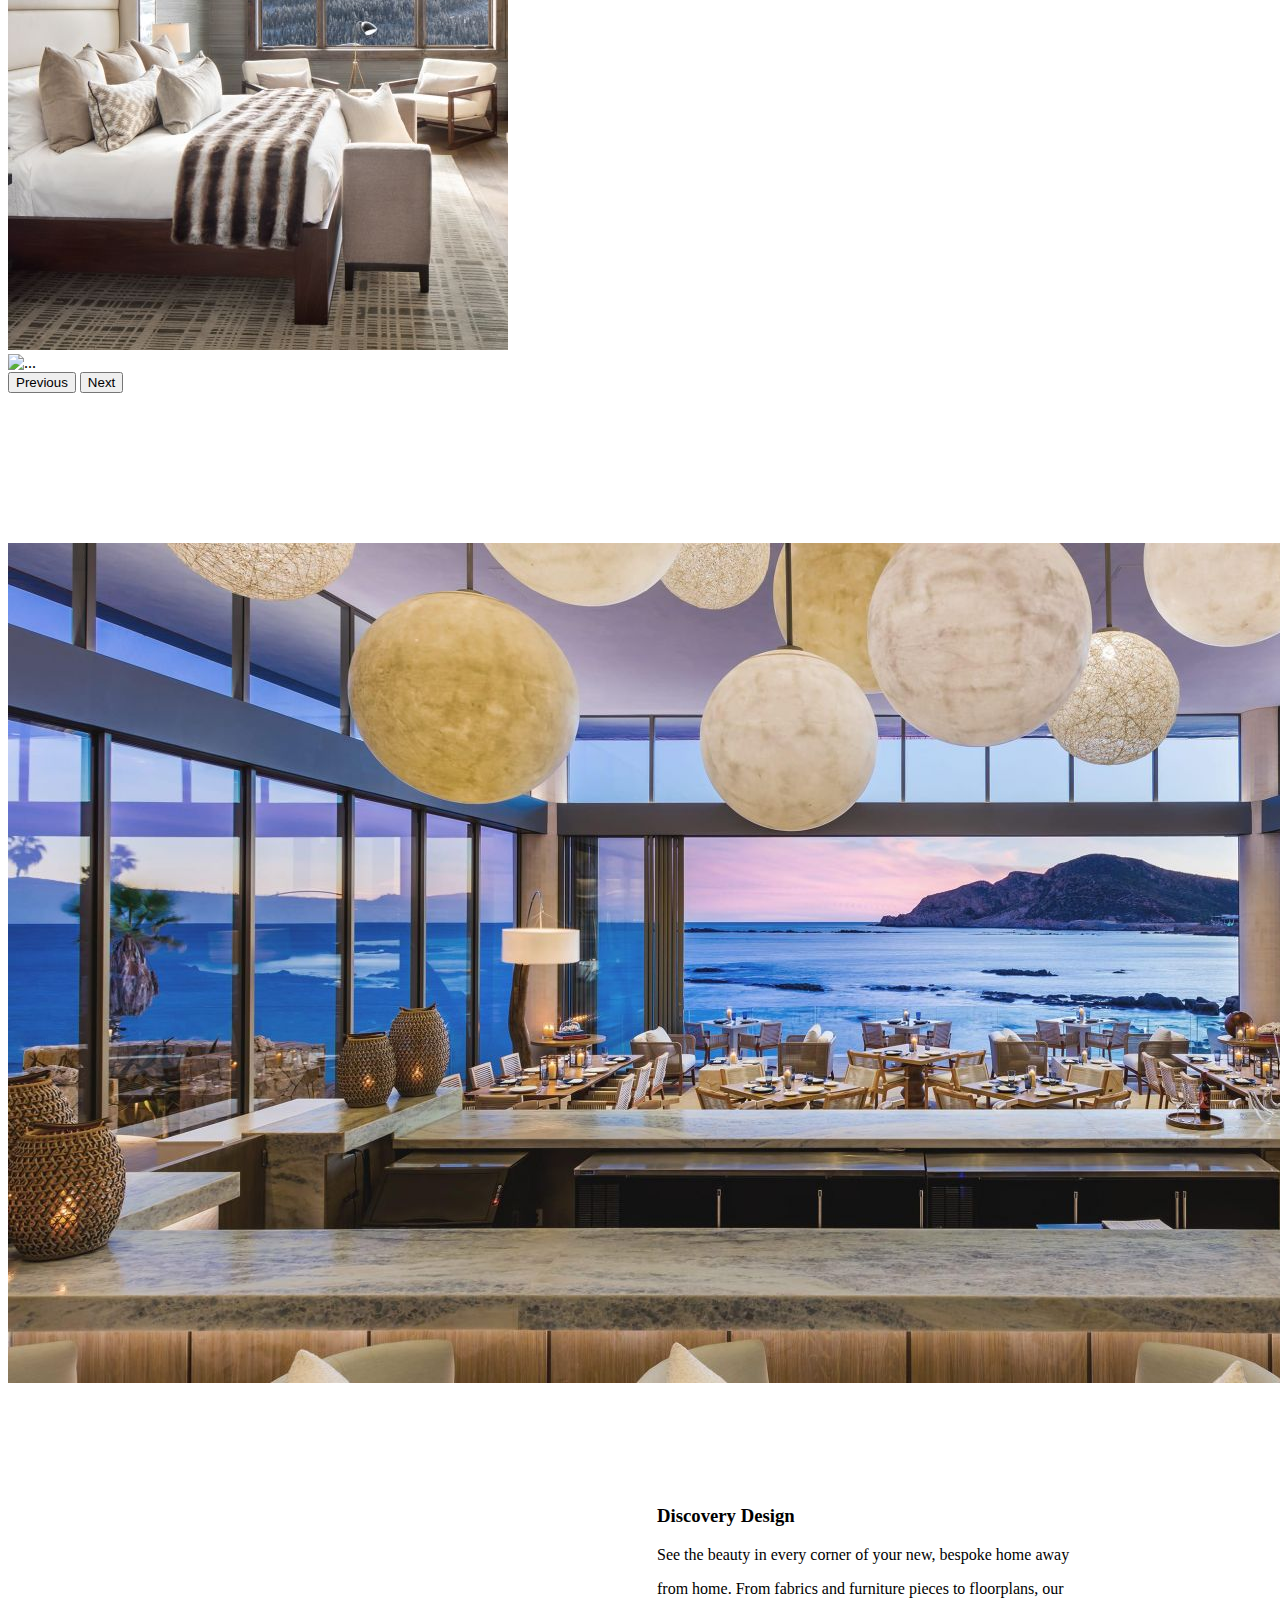
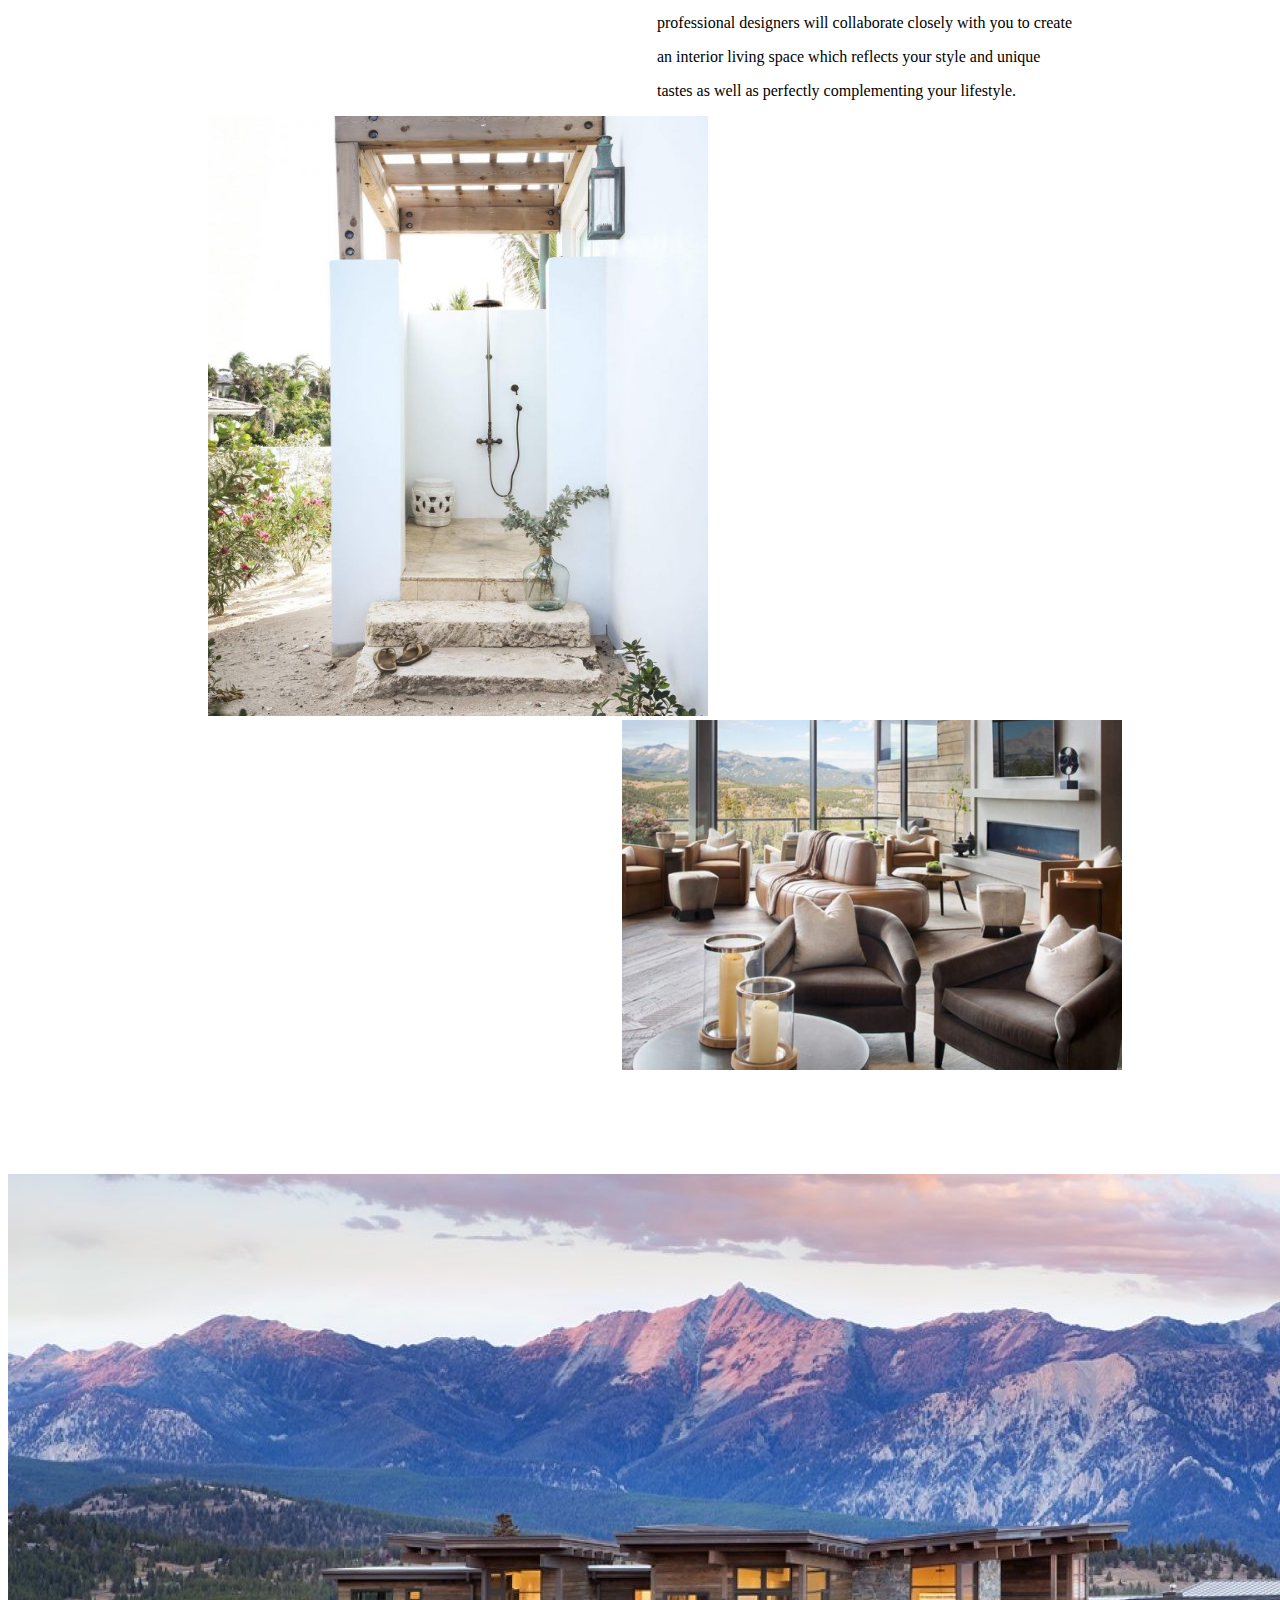
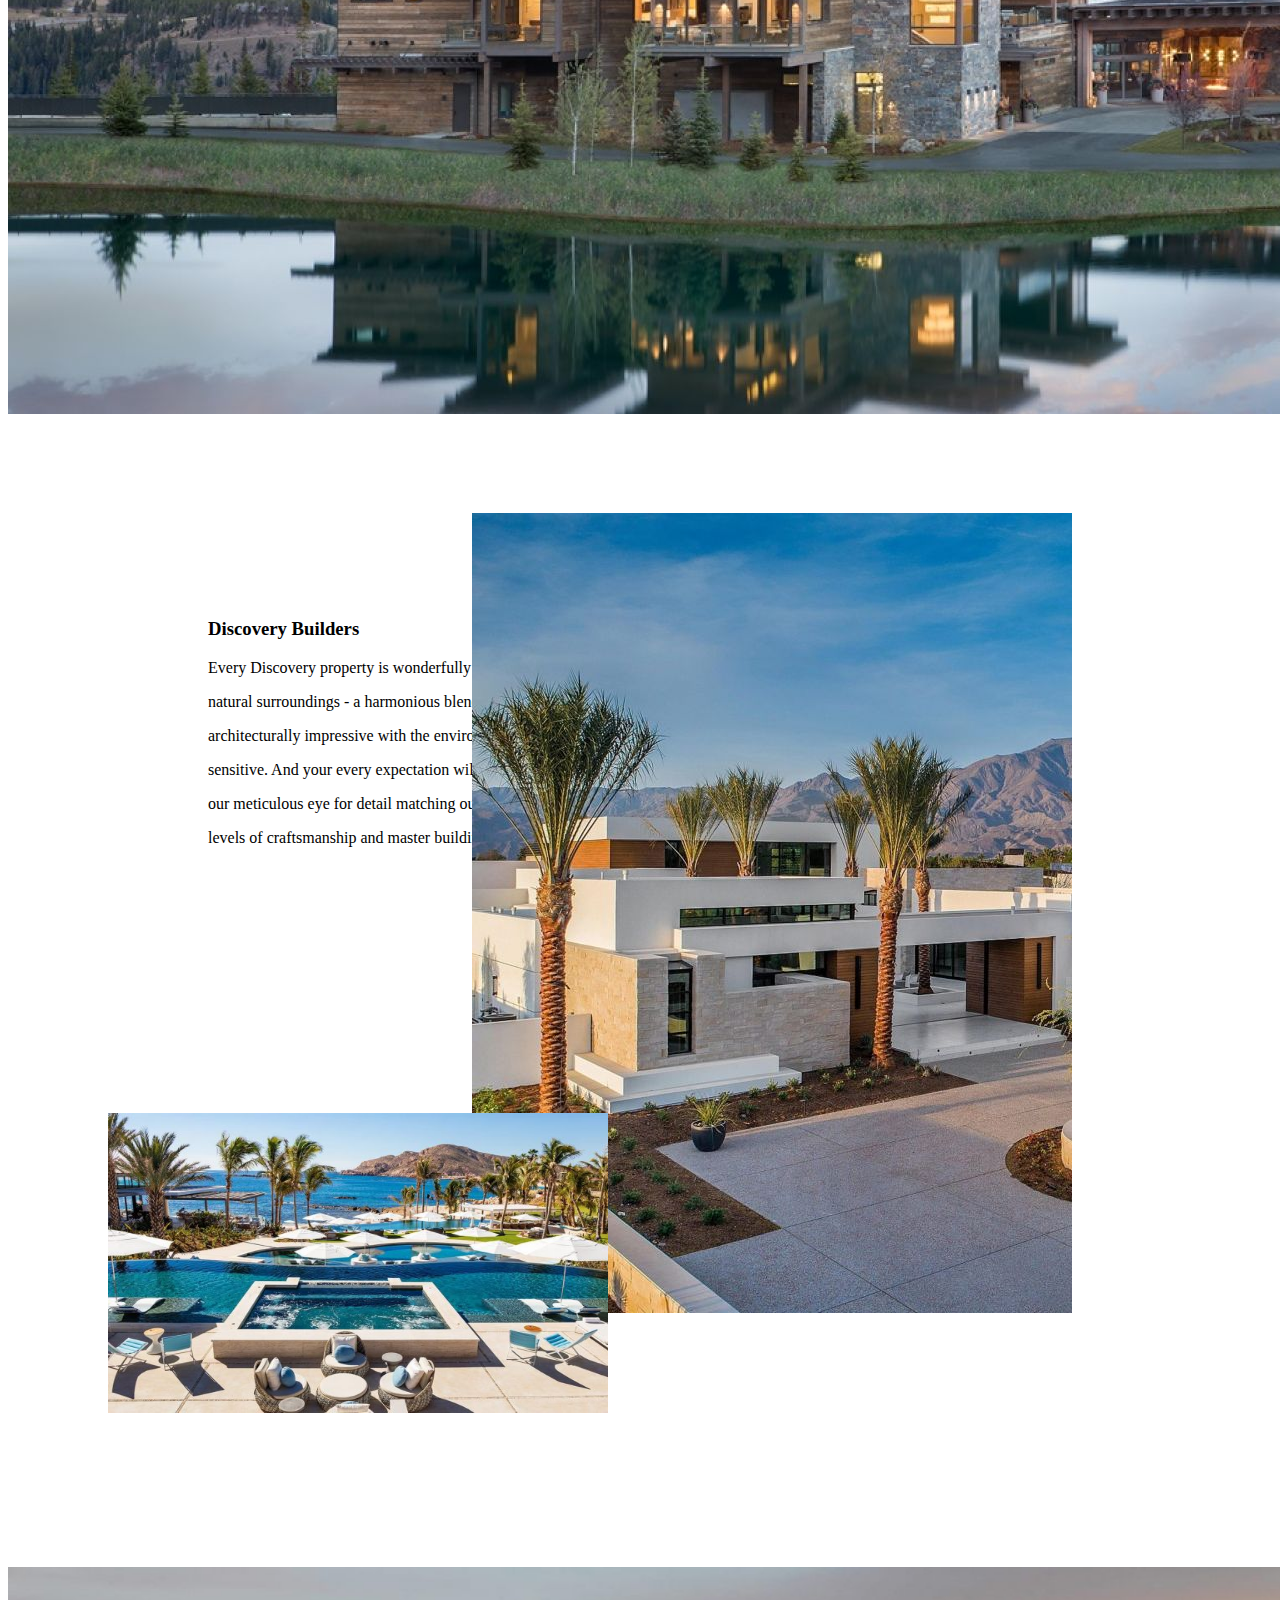
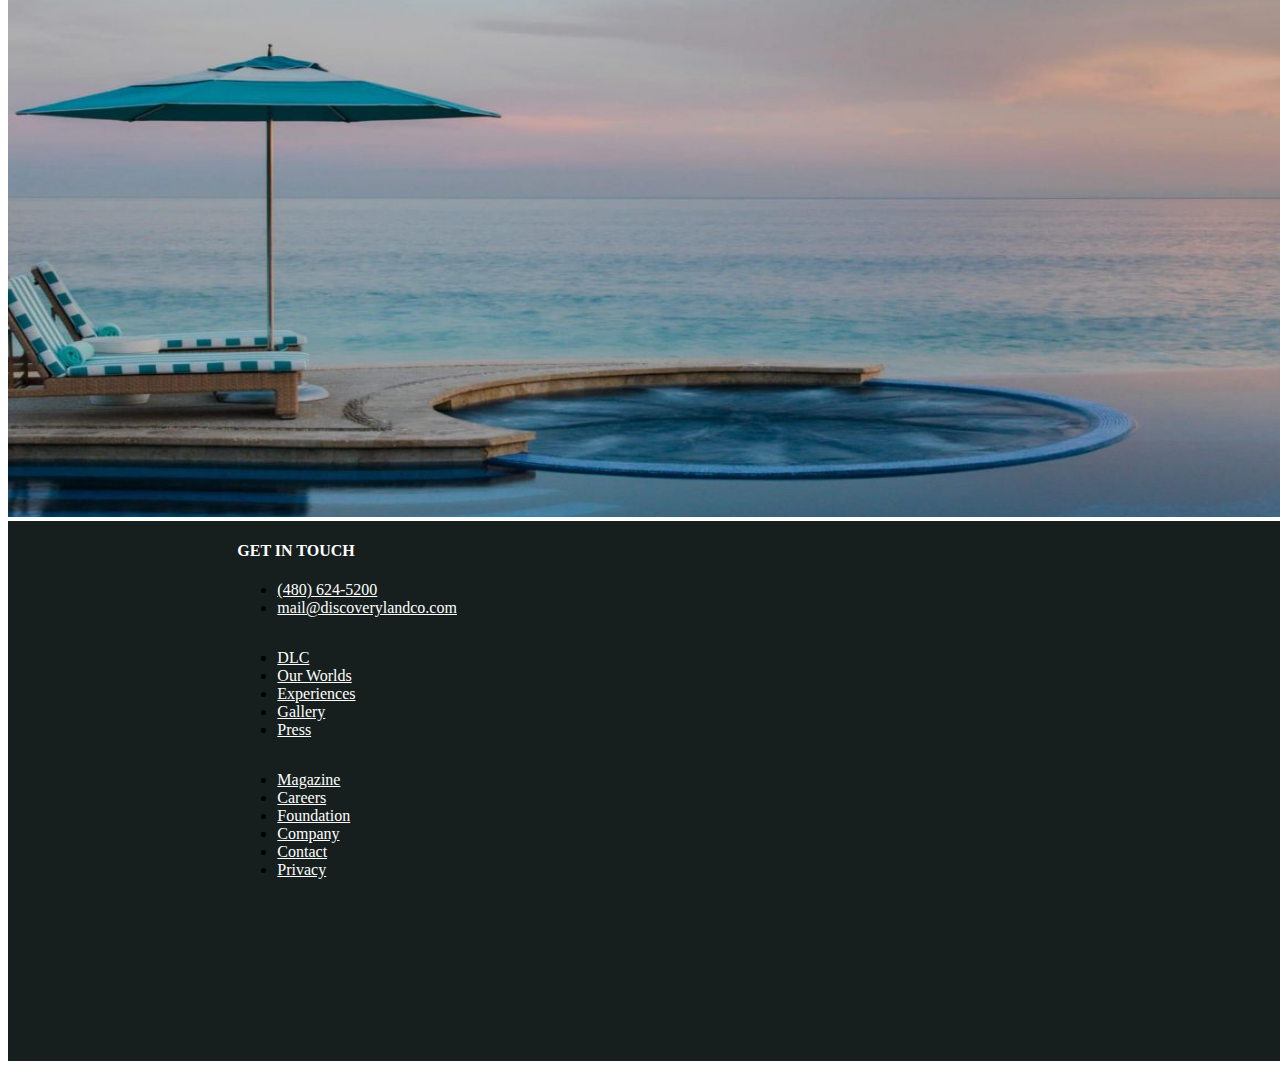
==== commit fd8d1245: "init" ====
--- a/aboutDLC.html
+++ b/aboutDLC.html
@@ -298,8 +298,8 @@
             </div>
             <div class="navItem">
                 <ul>
-                    <li><a href="#">About DLC</a></li>
-                    <li><a href="#">Our Worlds</a></li>
+                    <li><a href="/aboutDLC.html">About DLC</a></li>
+                    <li><a href="/ourWorlds.html">Our Worlds</a></li>
                     <li><a href="#">Experiences</a></li>
                     <li><a href="/gallery.html">Gallery</a></li>
                     <li><a href="#">Press</a></li>
@@ -332,6 +332,46 @@
     </div>
     <div class="image">
         <img src="AboutDLC3.jpg" alt="">
+    </div>
+    <div id="carouselExampleCaptions" class="carousel slide" data-bs-ride="carousel">
+        <div class="carousel-indicators">
+            <button type="button" data-bs-target="#carouselExampleCaptions" data-bs-slide-to="0" class="active"
+                aria-current="true" aria-label="Slide 1"></button>
+            <button type="button" data-bs-target="#carouselExampleCaptions" data-bs-slide-to="1"
+                aria-label="Slide 2"></button>
+            <button type="button" data-bs-target="#carouselExampleCaptions" data-bs-slide-to="2"
+                aria-label="Slide 3"></button>
+        </div>
+        <div class="carousel-inner">
+            <div class="carousel-item active">
+                <img src="Carousel1.jpg" class="d-block w-100" alt="...">
+            </div>
+            <div class="carousel-item">
+                <img src="Carousel2.jpg" class="d-block w-100" alt="...">
+            </div>
+            <div class="carousel-item">
+                <img src="Carousel3.jpg" class="d-block w-100" alt="...">
+            </div>
+            <div class="carousel-item">
+                <img src="Carousel4.jpg" class="d-block w-100" alt="...">
+            </div>
+            <div class="carousel-item">
+                <img src="Carousel5.jpg" class="d-block w-100" alt="...">
+            </div>
+            <div class="carousel-item">
+                <img src="Carousel6.jpg" class="d-block w-100" alt="...">
+            </div>
+        </div>
+        <button class="carousel-control-prev" type="button" data-bs-target="#carouselExampleCaptions"
+            data-bs-slide="prev">
+            <span class="carousel-control-prev-icon" aria-hidden="true"></span>
+            <span class="visually-hidden">Previous</span>
+        </button>
+        <button class="carousel-control-next" type="button" data-bs-target="#carouselExampleCaptions"
+            data-bs-slide="next">
+            <span class="carousel-control-next-icon" aria-hidden="true"></span>
+            <span class="visually-hidden">Next</span>
+        </button>
     </div>
     <div class="image2">
         <img src="AboutDLC4.jpg" alt="">
--- a/aboutDLC.css
+++ b/aboutDLC.css
@@ -0,0 +1,156 @@
+.footer{
+    background-color: #161f1e;
+    height: 60vh;
+    width: 100vw;
+}
+.all-footer{
+    margin: 0;
+    padding: 0;
+    position: relative;
+    background-color: transparent;
+    box-sizing: border-box;
+}
+.footer-col ul li{
+    background-color: #161f1e;
+}
+.row{
+    display: flex;
+    flex-wrap: wrap;
+}
+.footer-col{
+    width: 30%;
+    padding: 0 120px;
+}
+.footer-col h4{
+    color: #fff;
+}
+.container{
+    display: flex;
+    justify-content: flex-end;
+    align-items: flex-end;
+
+}
+.headerclass{
+    height: 120vh;
+    width: 100vw;
+    overflow: hidden;
+    object-fit: cover;
+}
+#myvideo {
+    right: 0;
+    bottom: 0;
+    min-width: 100%; 
+    min-height: 100%;
+    z-index: -1;
+}
+.main ul{
+    margin: 0;
+    padding: 0;
+    font-family: messina-sans;
+    float: right;
+    list-style-type: none;
+    /* margin-top: 25px; */
+}
+ul li a{
+    color: #fff;
+}
+.main ul li{
+    display: inline-block;
+    text-decoration: none;
+    color: #fff;
+    padding: 5px 20px;
+}
+.main{
+    /* max-width: 1200px; */
+    /* margin: auto; */
+    position: relative;
+    bottom: 85%;
+    display: flex;
+    flex-direction: row;
+    justify-content: space-around;
+    text-decoration: none;
+}    
+.logo{
+    float: left;
+    width: 150px;
+    height: auto;
+}
+.title{
+    position: absolute;
+    top: 90%;
+    left: 40%;
+    transform: translate(-50%,-50%);
+}
+.title h1{
+    color:#fff;
+    font-size: 70px;
+    font-family: gotham;
+    font-weight: 100;
+    line-height: 1.3;
+    box-sizing: border-box;
+    display: block;
+    text-align: start;
+    position: relative;
+}
+.paragraph{
+    text-align: center; 
+    font-size: calc(21.33333px + 1.13333vw);
+    line-height: 1.4;
+    font-family: gt-sectra;
+    font-weight: 200;
+}
+.ourMission img{
+    position: absolute;
+    top: 180%;
+    left: 60%;
+}
+.ourMission h3{
+    font-size: calc(21.33333px + 1.13333vw);
+    font-family: gt-sectra;
+    font-weight: 200;
+    margin-left: 170px;
+}
+.ourMission p{
+    margin-left: 170px;
+}
+.image{
+    margin-top: 150px;
+}
+.image2{
+    margin-top: 150px;
+}
+.image3{
+    margin-left: 200px;
+    margin-top: 100px;
+}
+.image4{
+    float: right;
+    margin-right: 150px;
+    margin-bottom: 100px;
+}
+.para{
+    float: right;
+    margin-right: 200px;
+}
+.image5{
+    margin-top: 150px;
+}
+.image6{
+    display: flex;
+    flex-wrap: wrap;
+    justify-content: flex-end;
+    align-items: flex-end;
+    margin-top: -350px;
+    margin-right: 200px;
+}
+.para2{
+    margin-top: 200px;
+    margin-left: 200px;
+}
+.image7{
+    margin-top: -200px;
+    margin-left: 100px;
+}
+.ourworlds img{
+    margin-top: 150px;
+}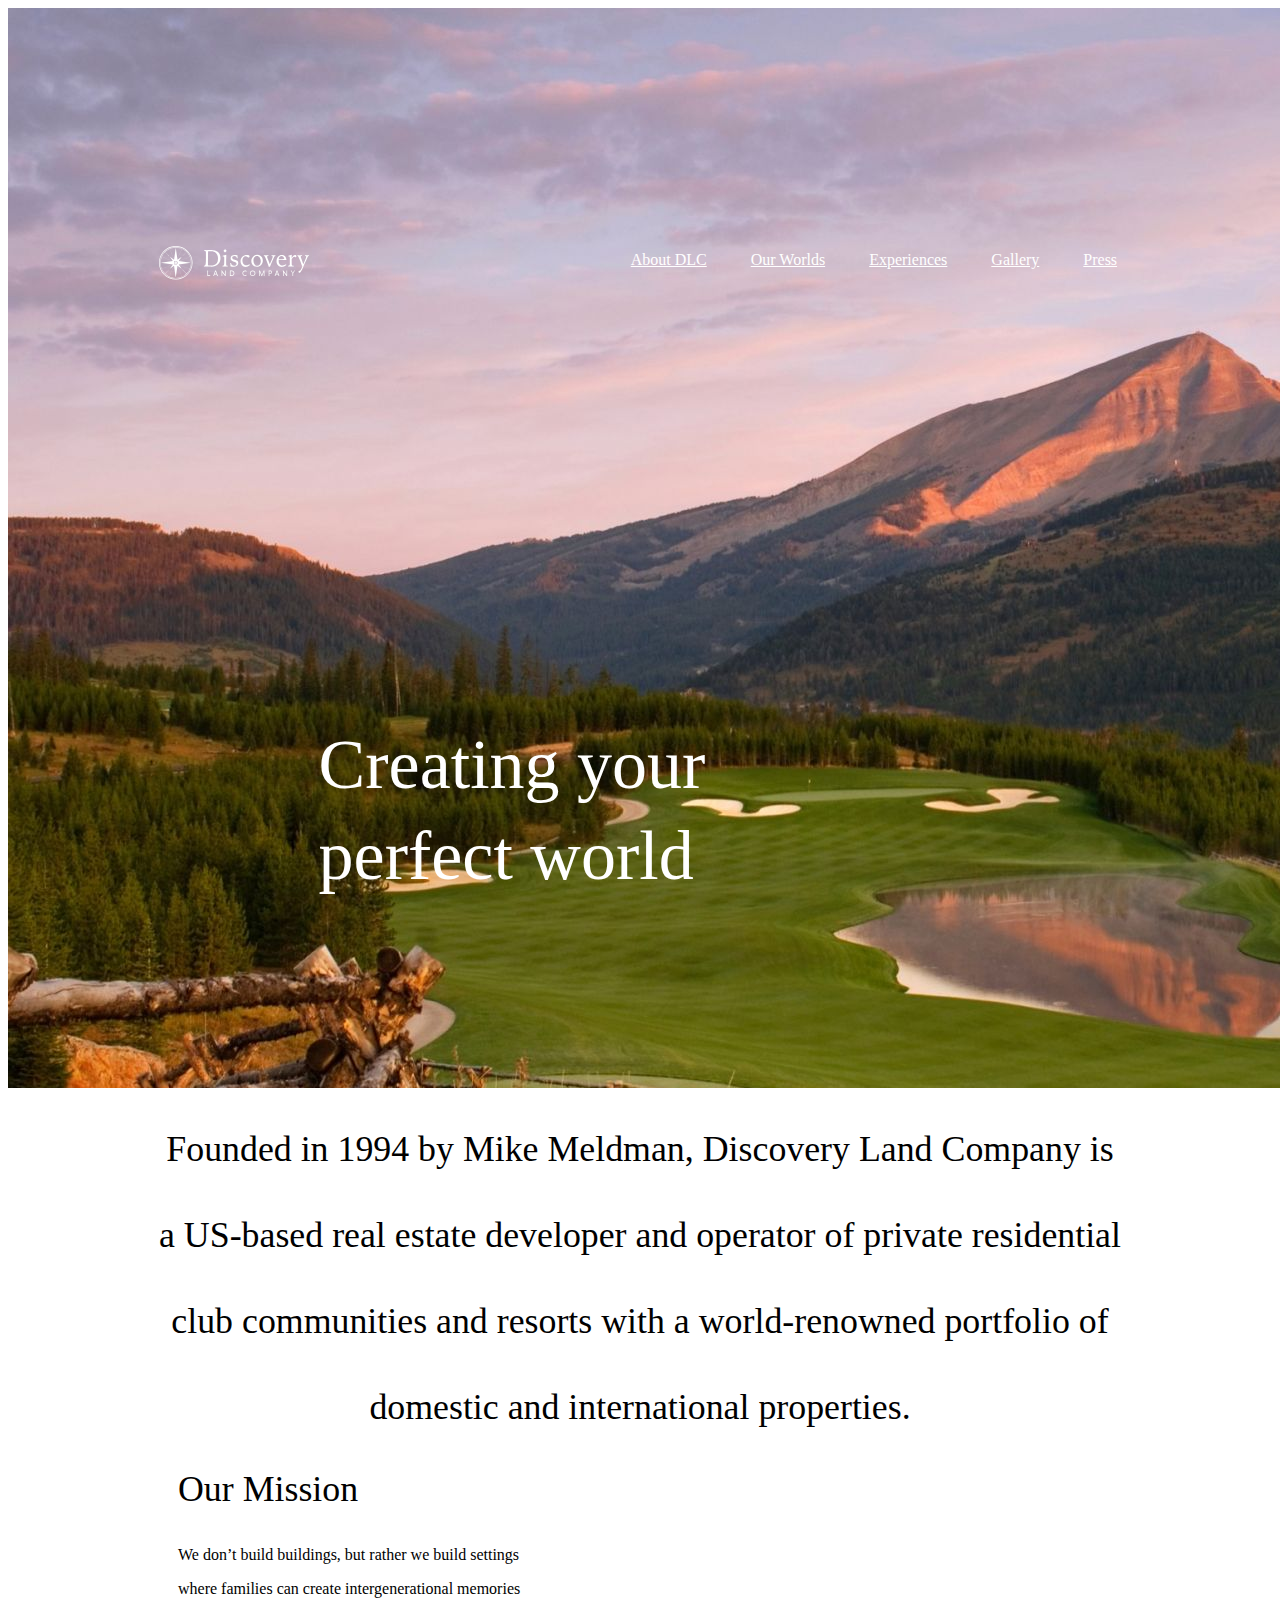
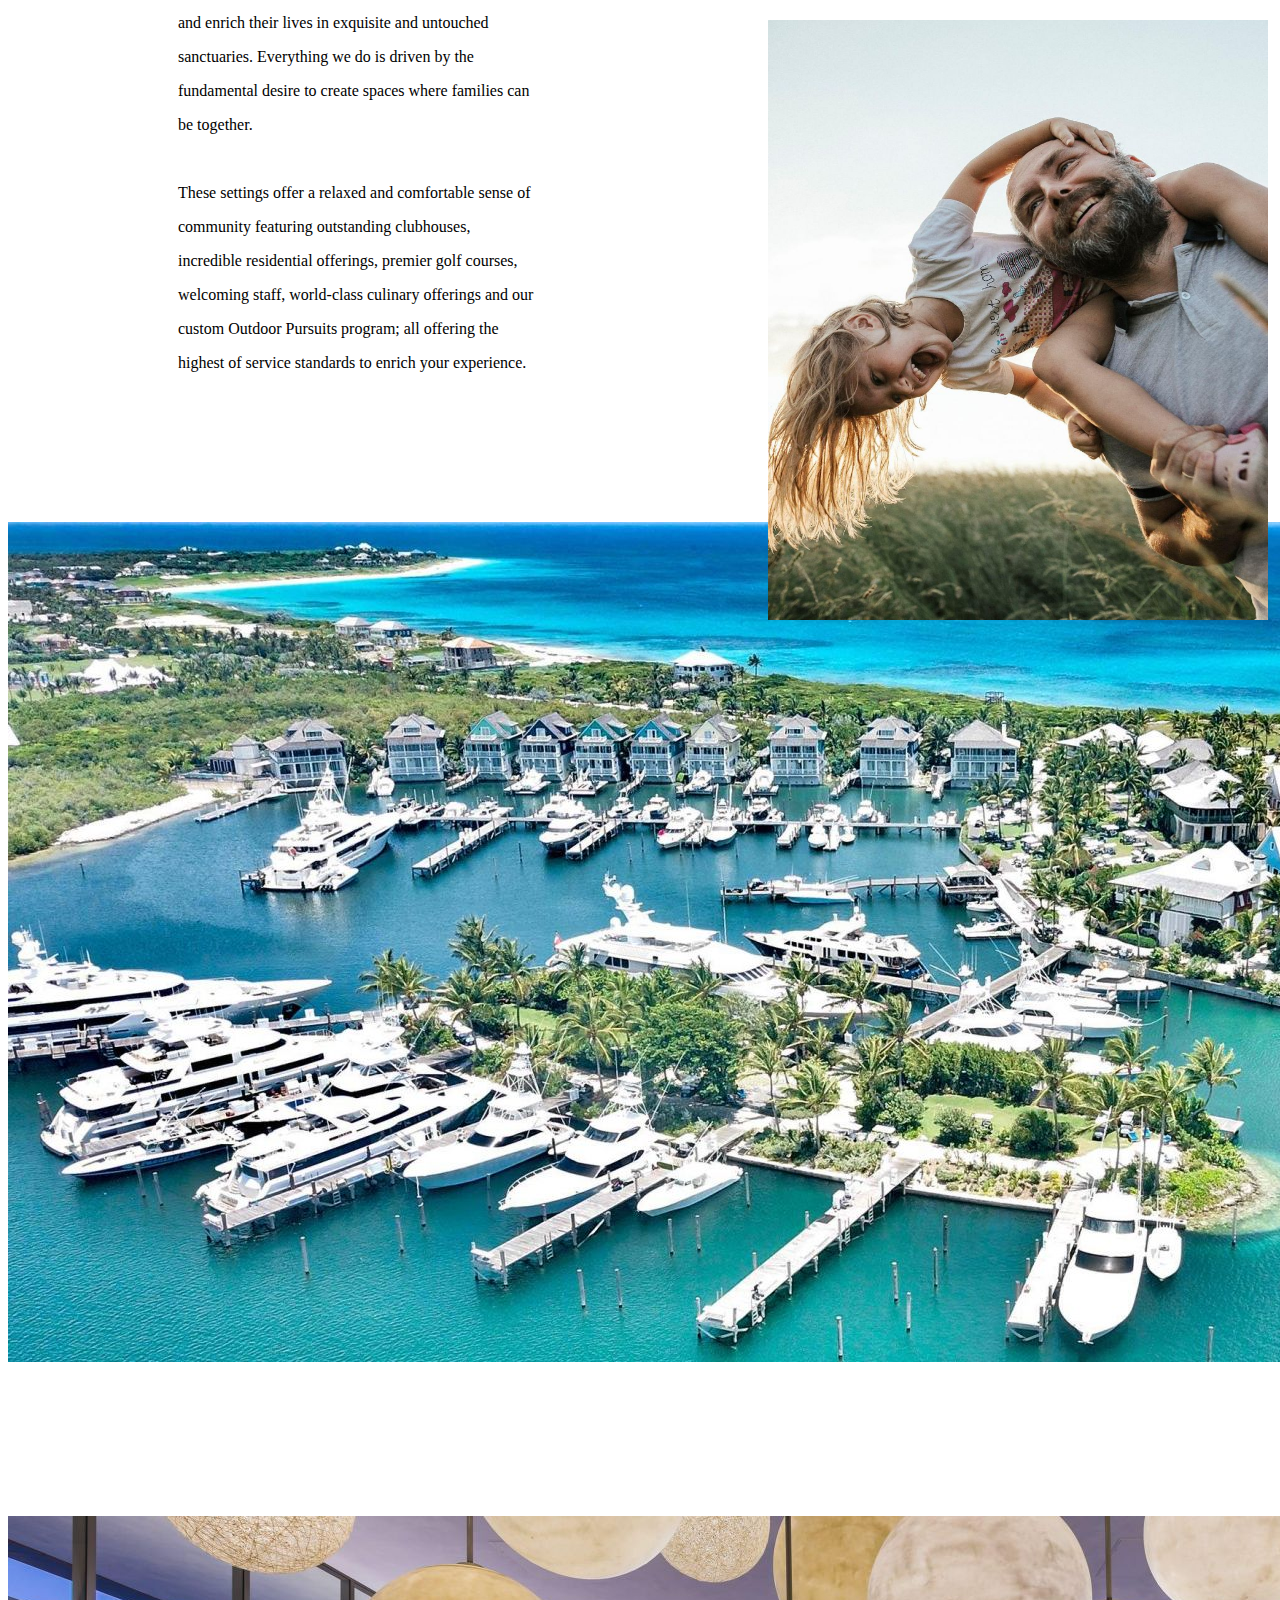
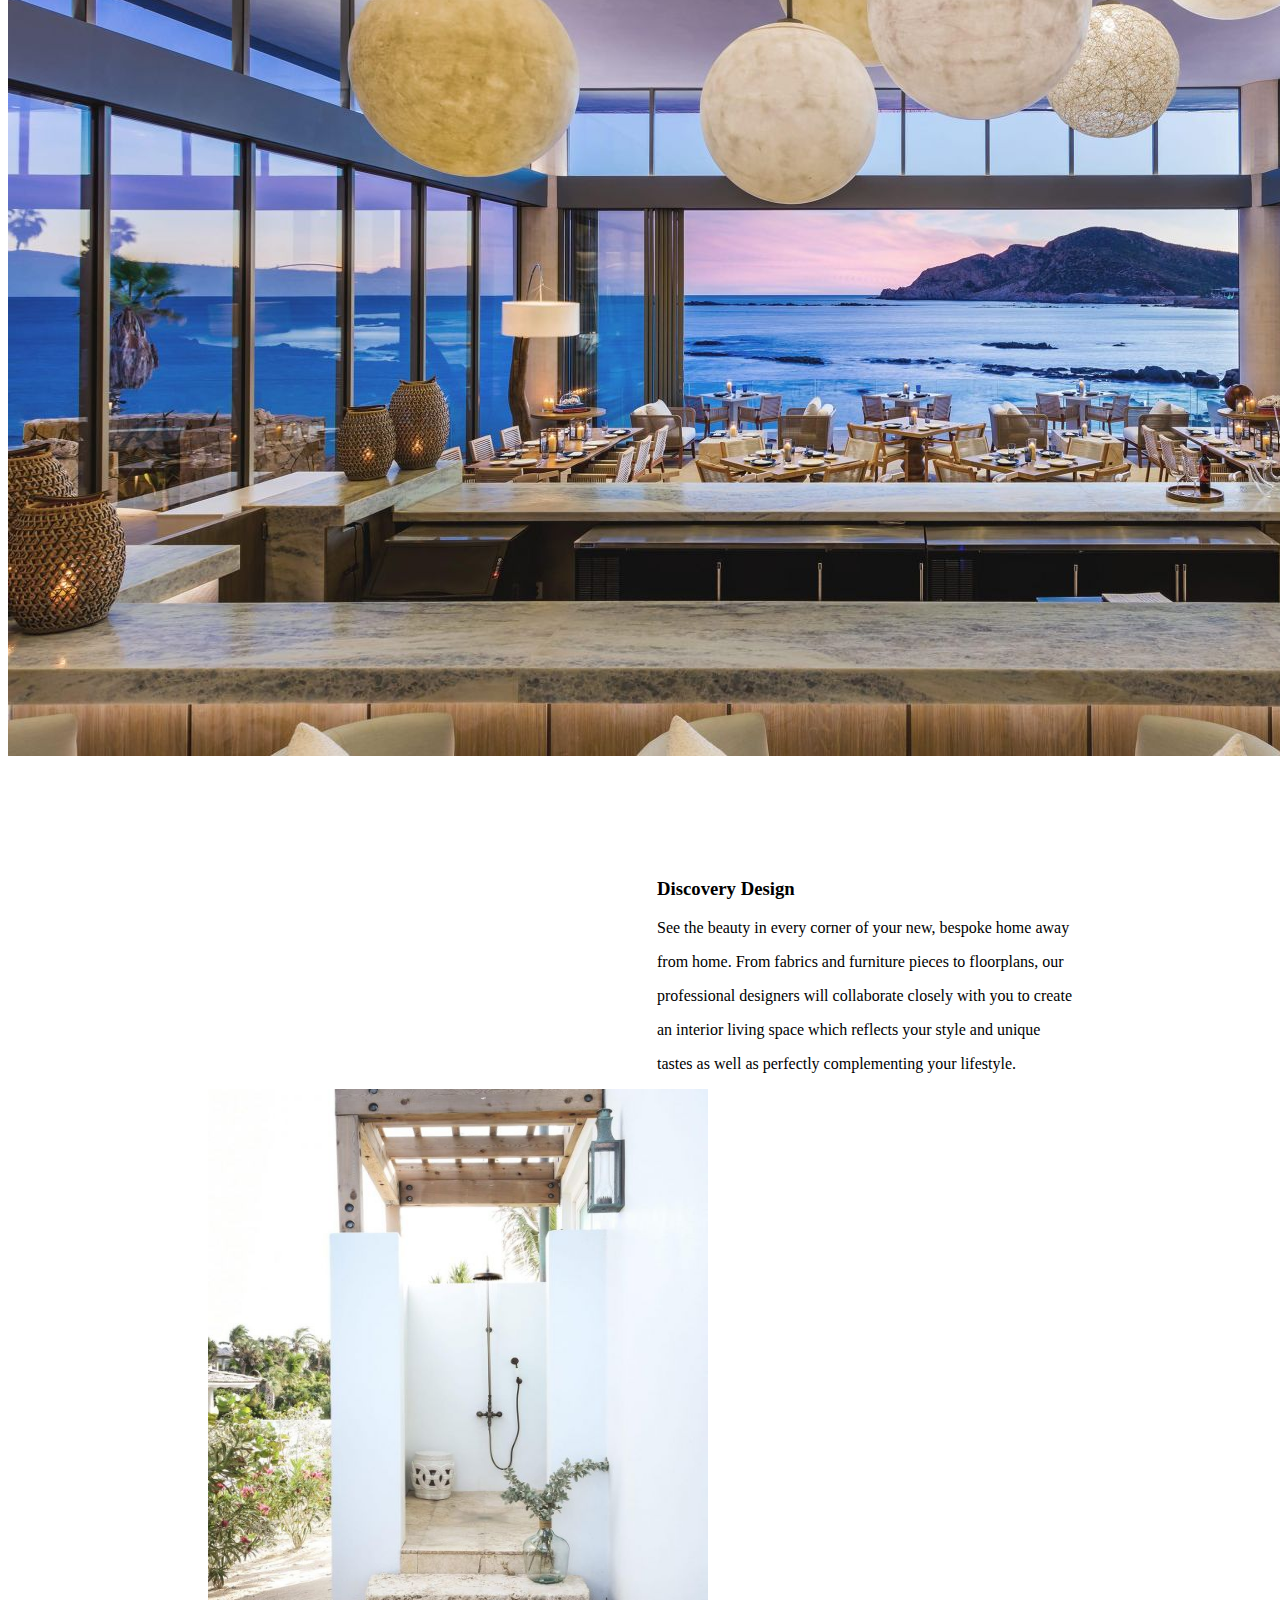
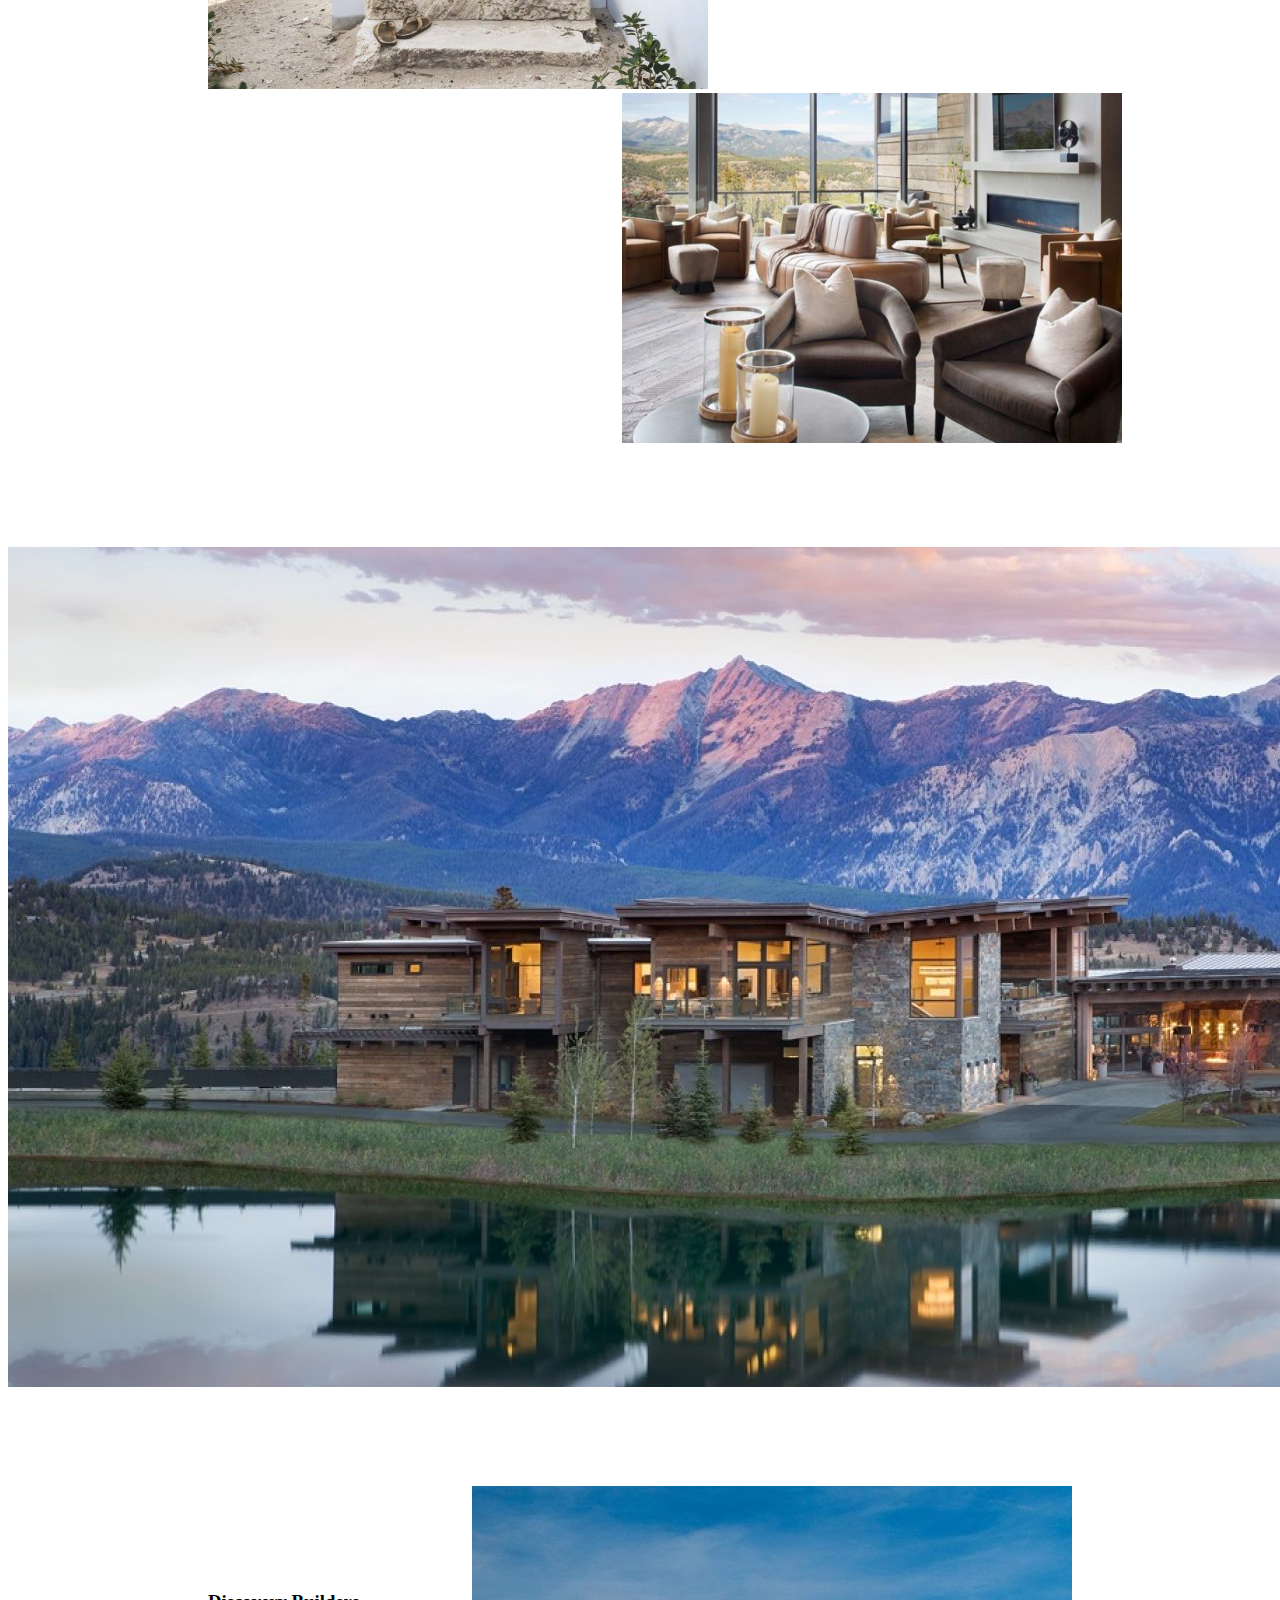
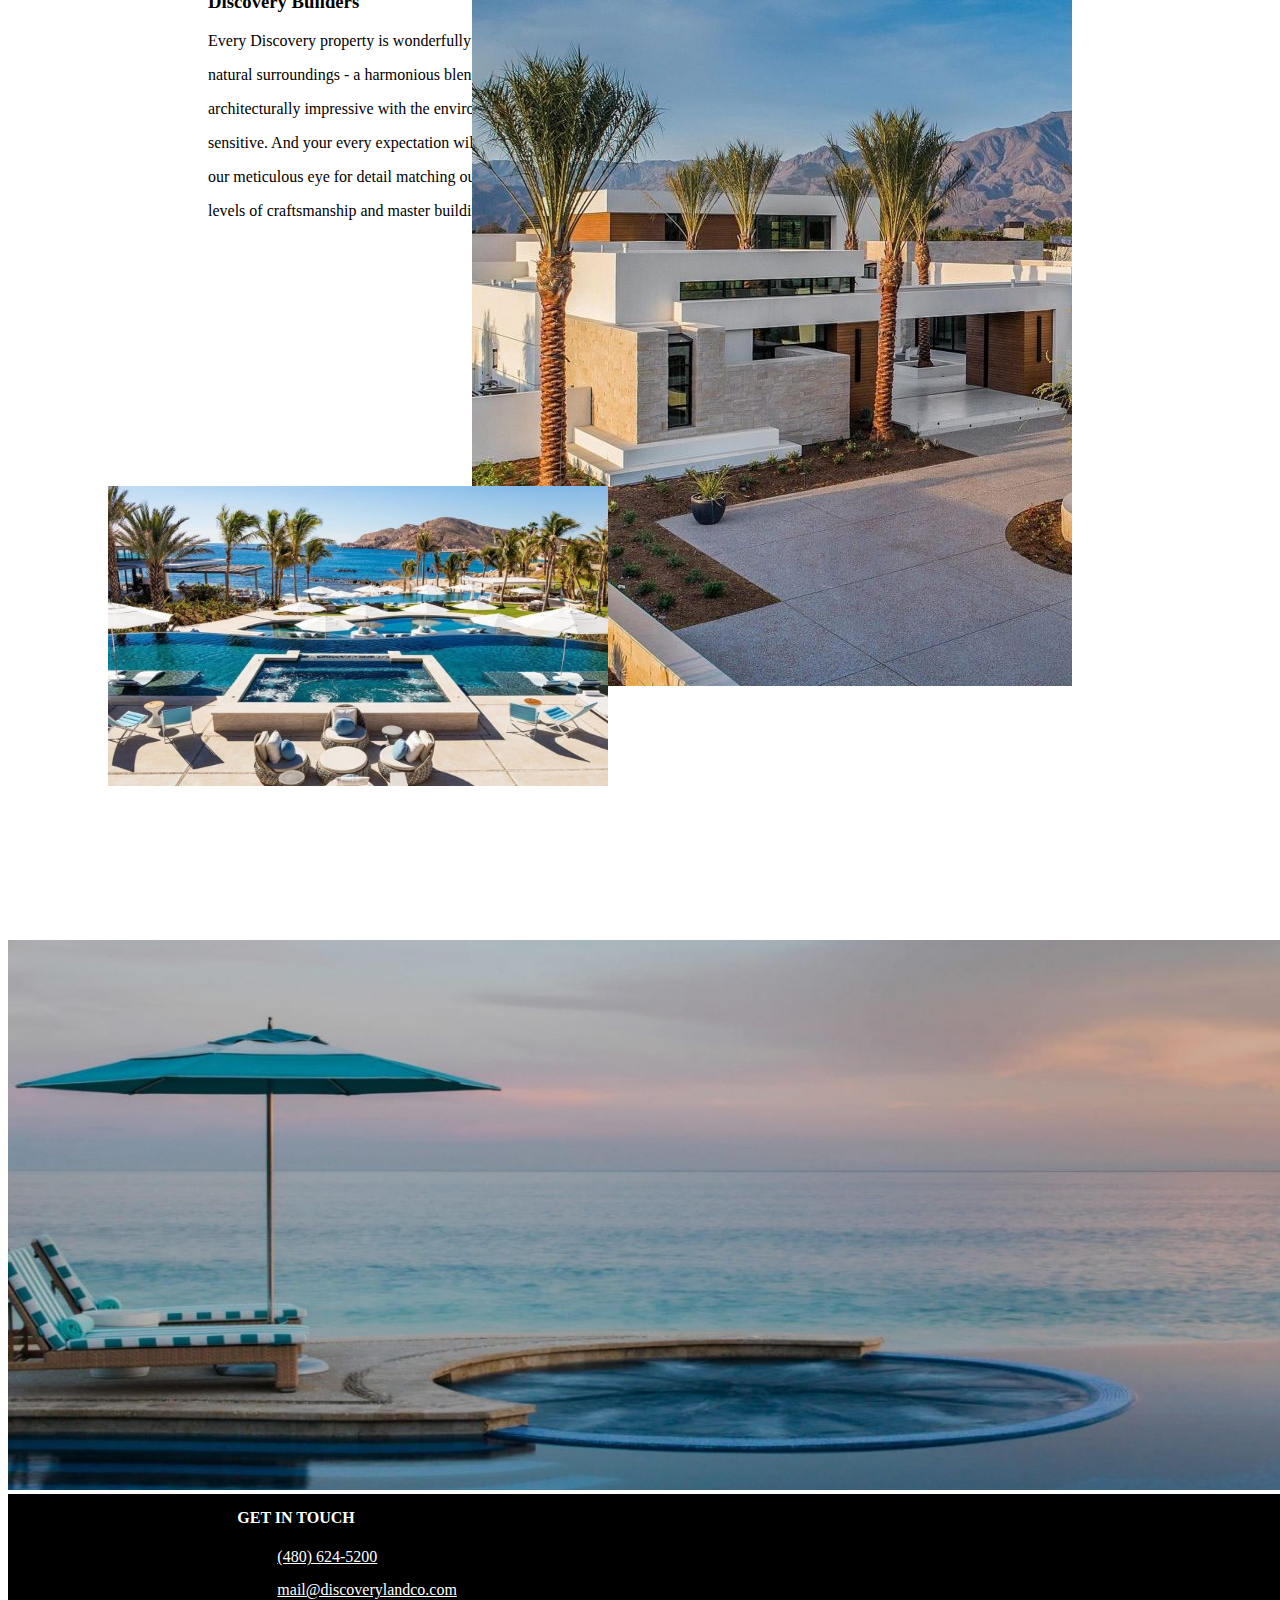
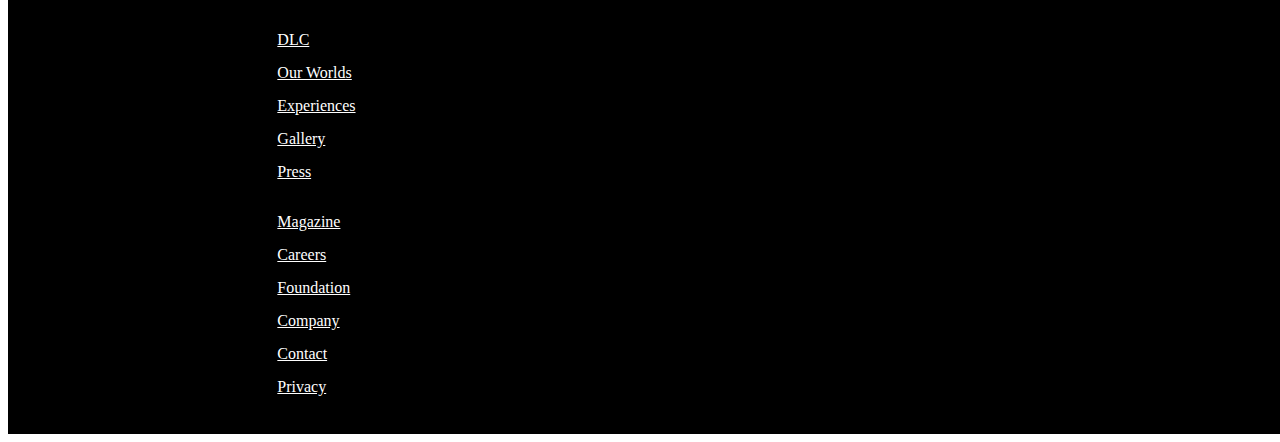
==== commit 49ab3cbe: "commit" ====
--- a/aboutDLC.html
+++ b/aboutDLC.html
@@ -333,46 +333,7 @@
     <div class="image">
         <img src="AboutDLC3.jpg" alt="">
     </div>
-    <div id="carouselExampleCaptions" class="carousel slide" data-bs-ride="carousel">
-        <div class="carousel-indicators">
-            <button type="button" data-bs-target="#carouselExampleCaptions" data-bs-slide-to="0" class="active"
-                aria-current="true" aria-label="Slide 1"></button>
-            <button type="button" data-bs-target="#carouselExampleCaptions" data-bs-slide-to="1"
-                aria-label="Slide 2"></button>
-            <button type="button" data-bs-target="#carouselExampleCaptions" data-bs-slide-to="2"
-                aria-label="Slide 3"></button>
-        </div>
-        <div class="carousel-inner">
-            <div class="carousel-item active">
-                <img src="Carousel1.jpg" class="d-block w-100" alt="...">
-            </div>
-            <div class="carousel-item">
-                <img src="Carousel2.jpg" class="d-block w-100" alt="...">
-            </div>
-            <div class="carousel-item">
-                <img src="Carousel3.jpg" class="d-block w-100" alt="...">
-            </div>
-            <div class="carousel-item">
-                <img src="Carousel4.jpg" class="d-block w-100" alt="...">
-            </div>
-            <div class="carousel-item">
-                <img src="Carousel5.jpg" class="d-block w-100" alt="...">
-            </div>
-            <div class="carousel-item">
-                <img src="Carousel6.jpg" class="d-block w-100" alt="...">
-            </div>
-        </div>
-        <button class="carousel-control-prev" type="button" data-bs-target="#carouselExampleCaptions"
-            data-bs-slide="prev">
-            <span class="carousel-control-prev-icon" aria-hidden="true"></span>
-            <span class="visually-hidden">Previous</span>
-        </button>
-        <button class="carousel-control-next" type="button" data-bs-target="#carouselExampleCaptions"
-            data-bs-slide="next">
-            <span class="carousel-control-next-icon" aria-hidden="true"></span>
-            <span class="visually-hidden">Next</span>
-        </button>
-    </div>
+    
     <div class="image2">
         <img src="AboutDLC4.jpg" alt="">
     </div>
--- a/aboutDLC.css
+++ b/aboutDLC.css
@@ -1,5 +1,5 @@
 .footer{
-    background-color: #161f1e;
+    background-color: #000000;
     height: 60vh;
     width: 100vw;
 }
@@ -11,7 +11,8 @@
     box-sizing: border-box;
 }
 .footer-col ul li{
-    background-color: #161f1e;
+    background-color: black;
+    margin-top: 15px;
 }
 .row{
     display: flex;
@@ -23,12 +24,11 @@
 }
 .footer-col h4{
     color: #fff;
+    margin-top: 15px;
 }
 .container{
     display: flex;
     justify-content: flex-end;
-    align-items: flex-end;
-
 }
 .headerclass{
     height: 120vh;
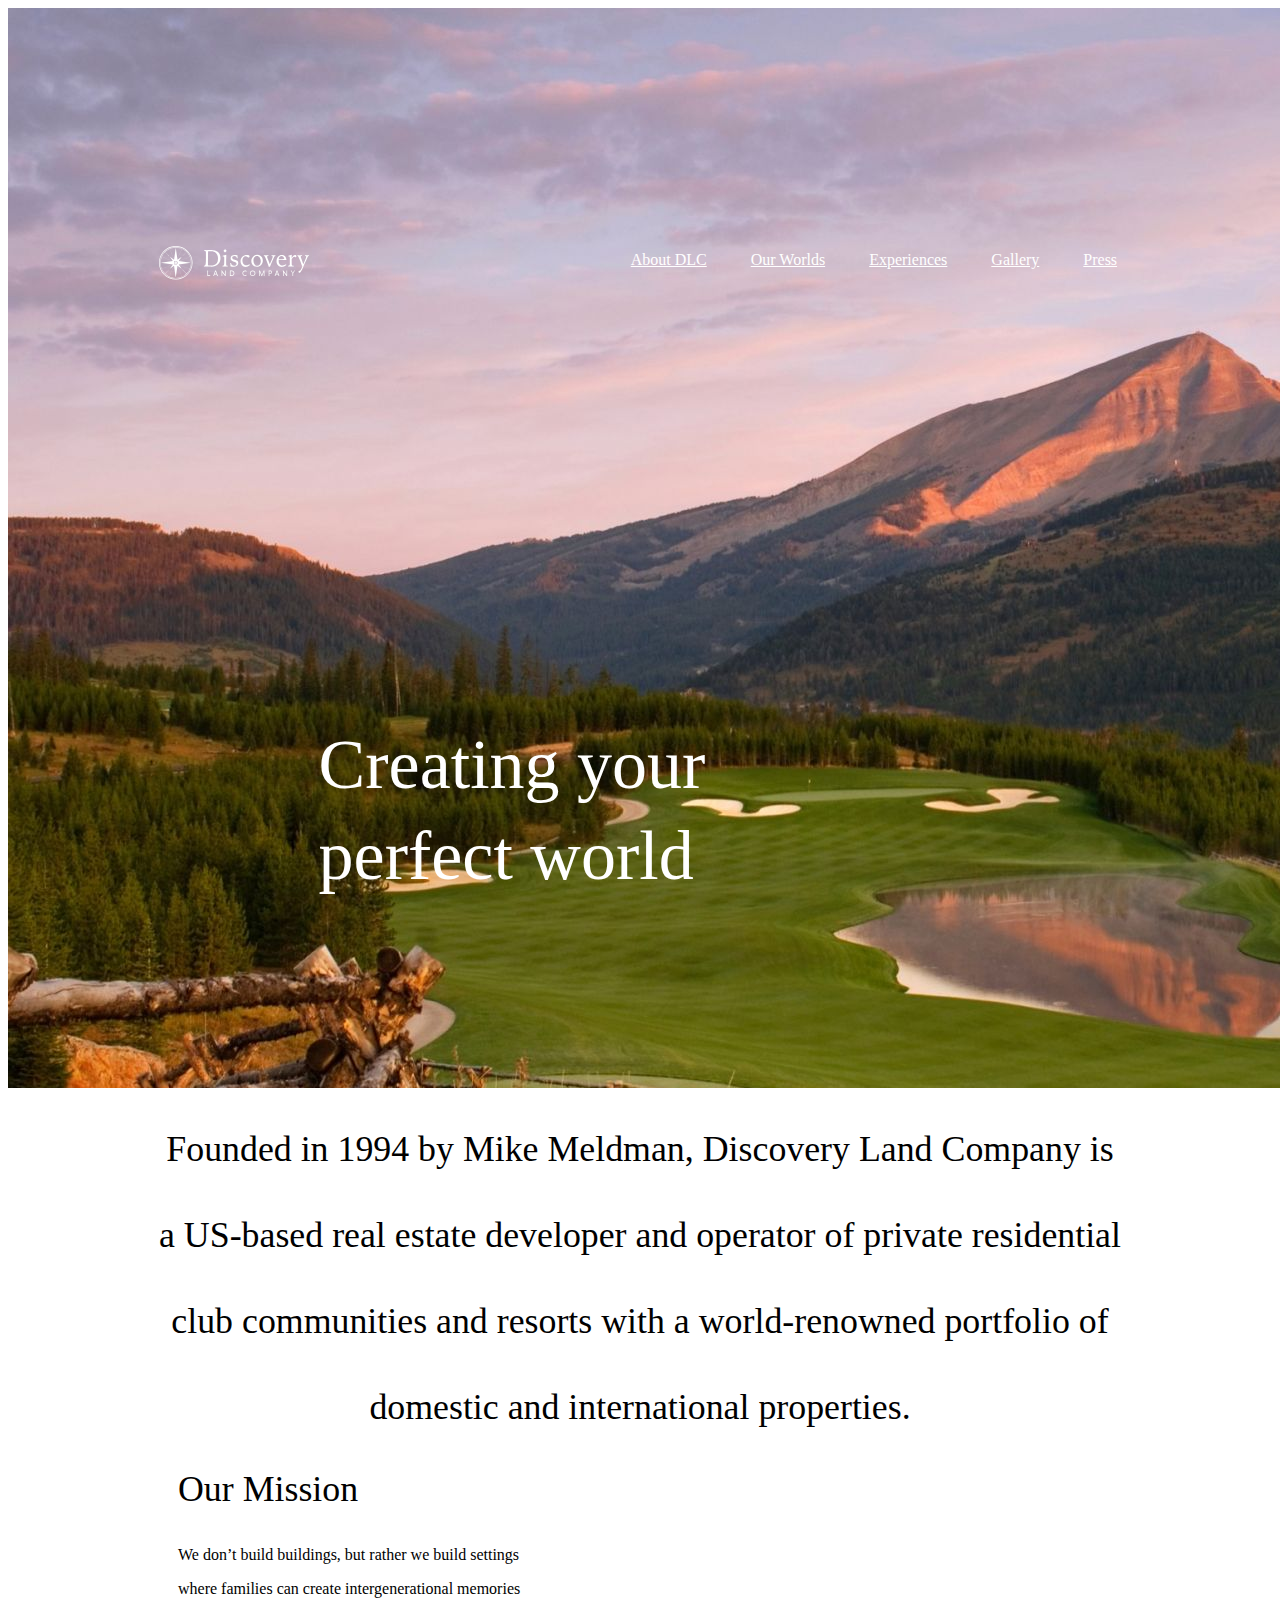
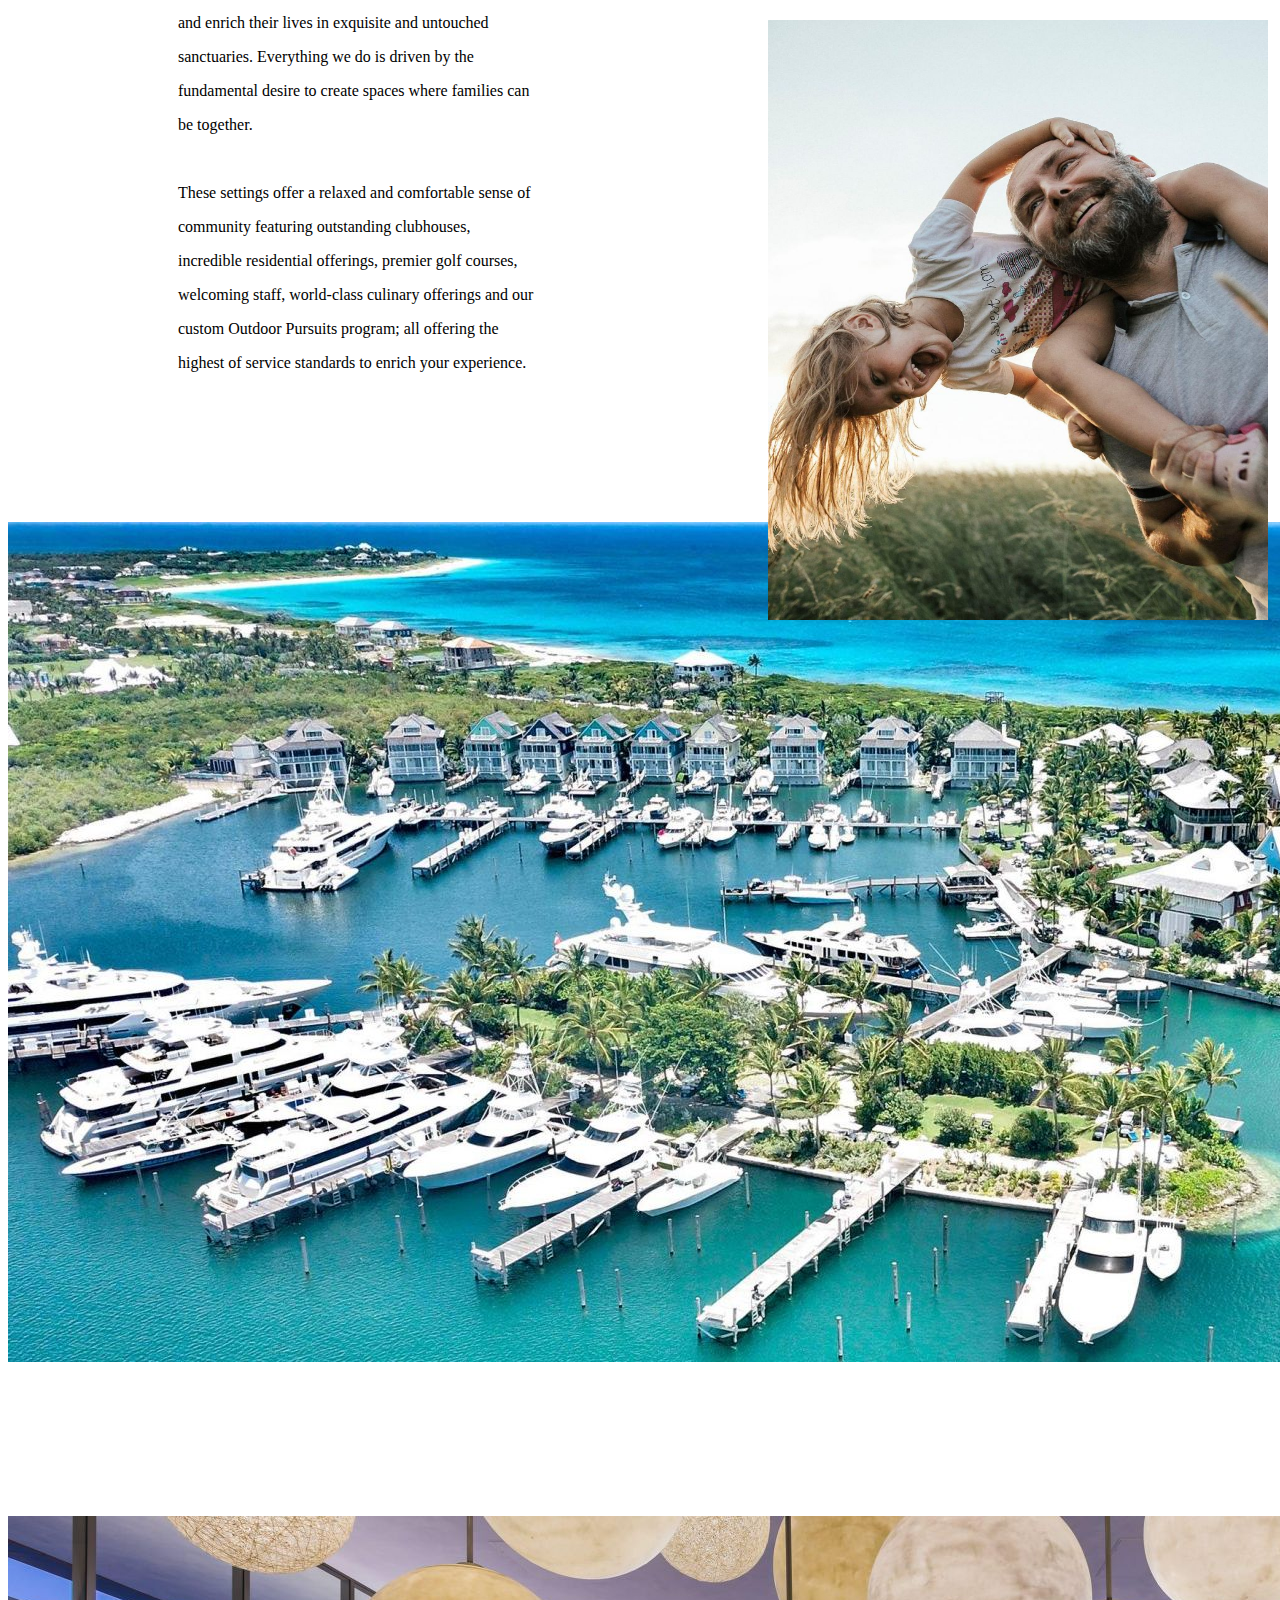
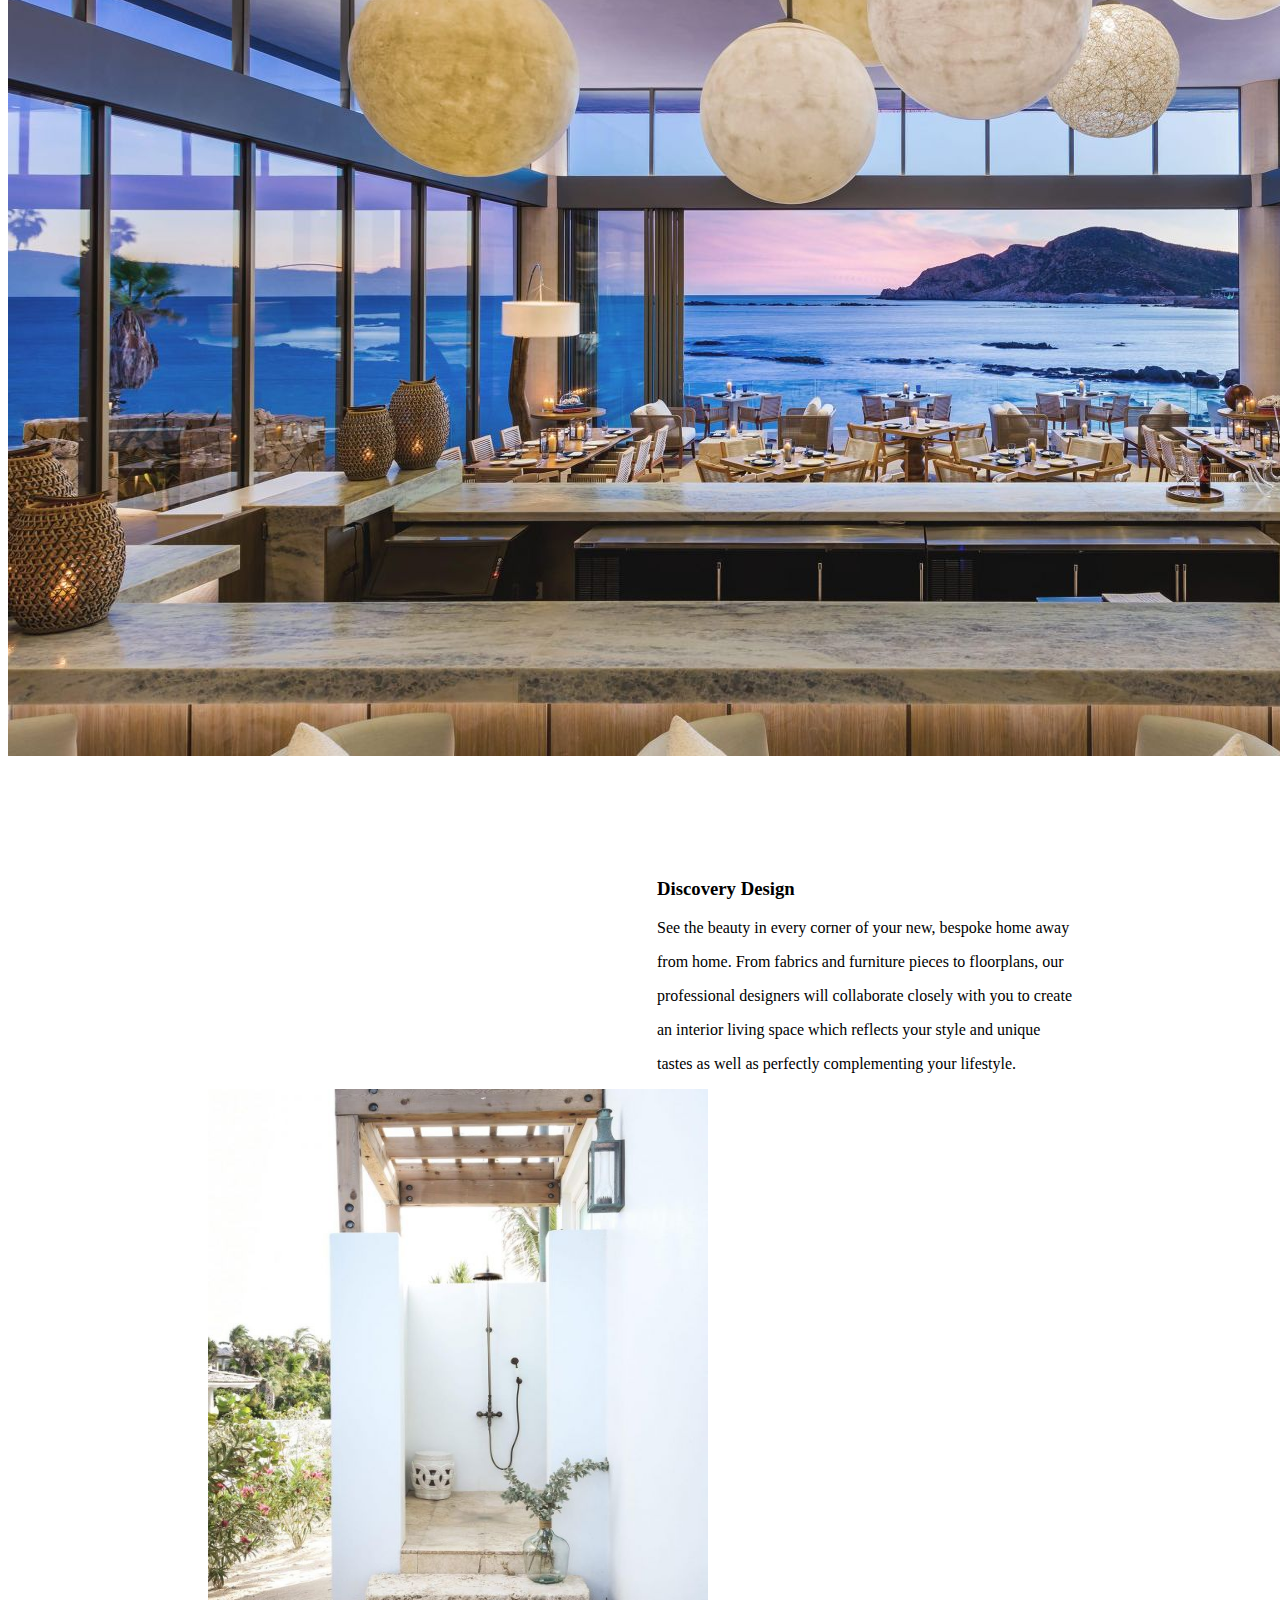
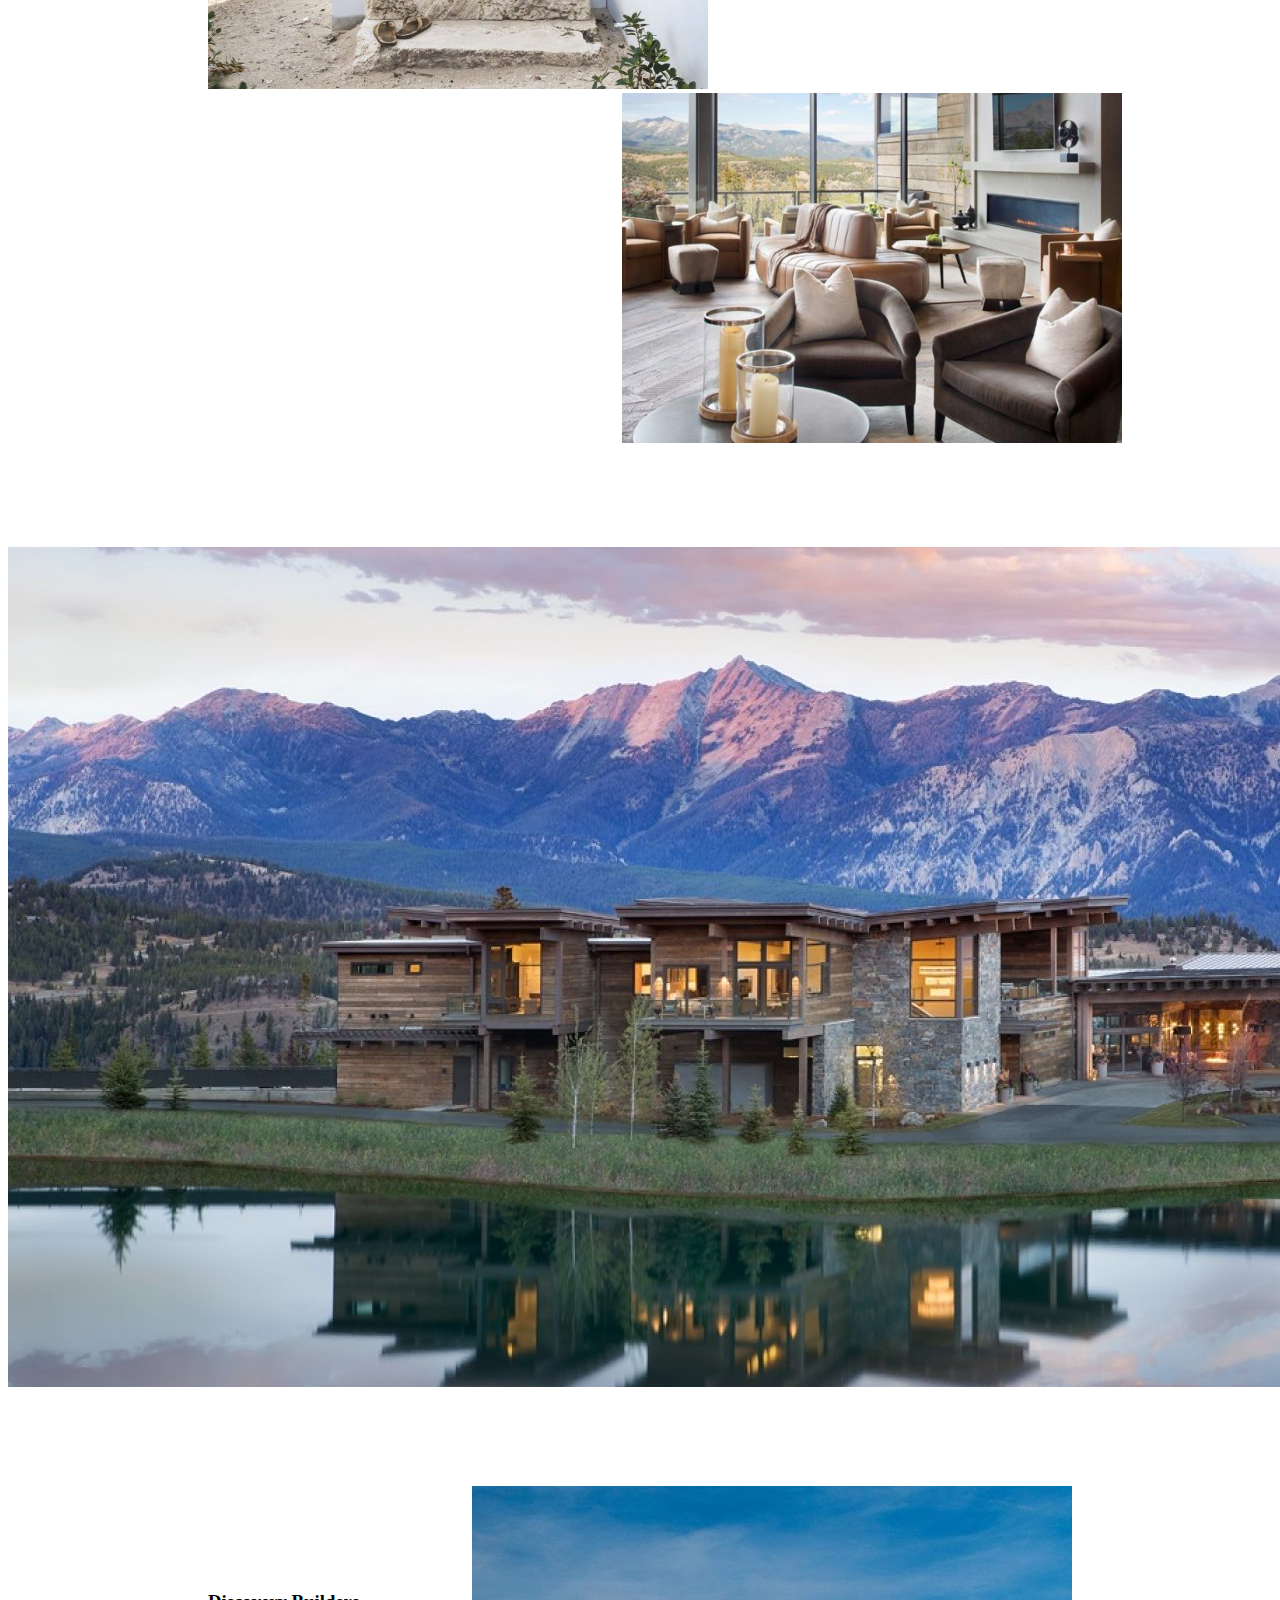
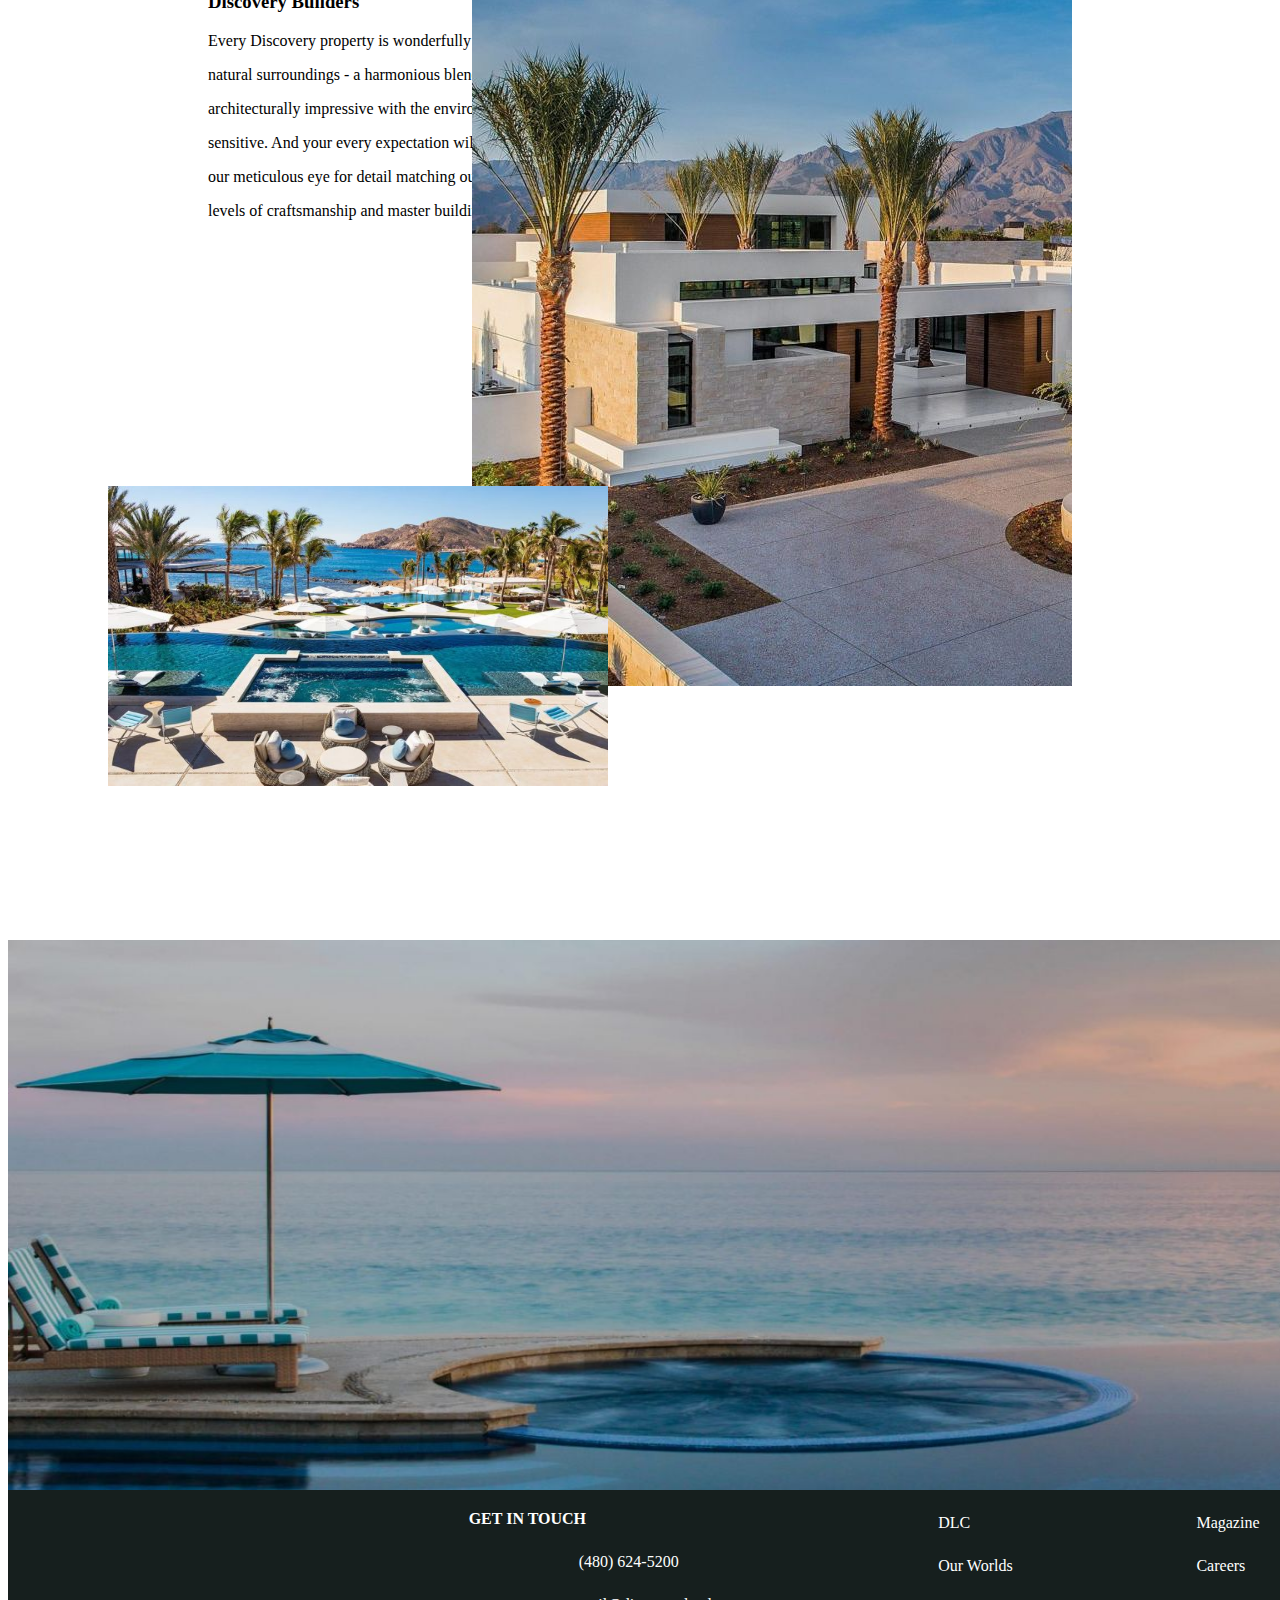
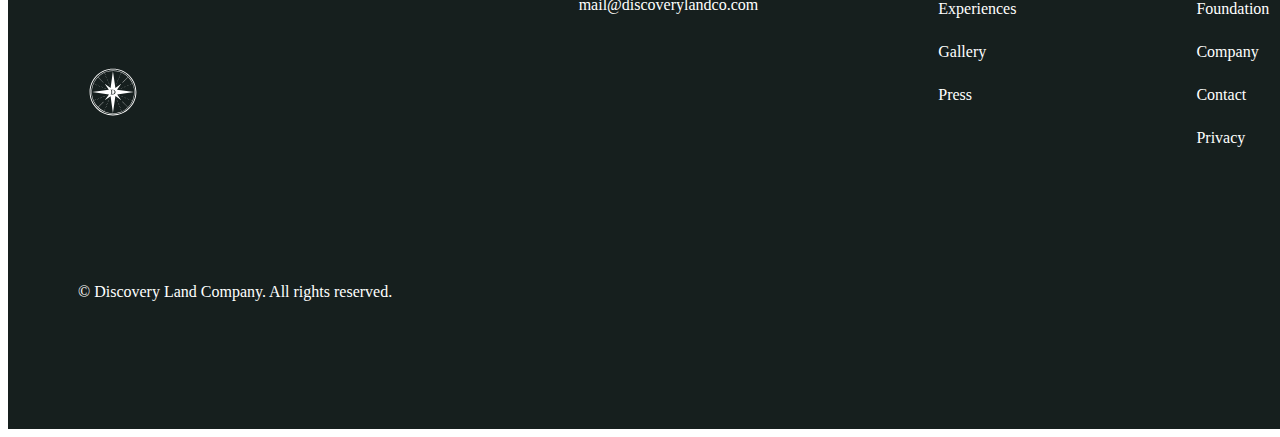
==== commit 3165f581: "responsiveness" ====
--- a/aboutDLC.html
+++ b/aboutDLC.html
@@ -377,38 +377,248 @@
         <img src="AboutDLC10.jpg" alt="" width="1600" height="550">
     </div>
     <footer class="footer">
-        <div class="container">
-            <div class="row">
-                <div class="footer-col">
-                    <h4>GET IN TOUCH</h4>
-                    <ul>
-                        <li><a href="#">(480) 624-5200</a></li>
-                        <li><a href="#">mail@discoverylandco.com</a></li>
-                    </ul>
-                </div>
-                <div class="footer-col">
-                    <ul>
-                        <li><a href="#"> DLC</a></li>
-                        <li><a href="#">Our Worlds</a></li>
-                        <li><a href="#">Experiences</a></li>
-                        <li><a href="#">Gallery</a></li>
-                        <li><a href="#">Press</a></li>
-                    </ul>
-                </div>
-                <div class="footer-col">
-                    <ul>
-                        <li><a href="#">Magazine</a></li>
-                        <li><a href="#">Careers</a></li>
-                        <li><a href="#">Foundation</a></li>
-                        <li><a href="#">Company</a></li>
-                        <li><a href="#">Contact</a></li>
-                        <li><a href="#">Privacy</a></li>
-                    </ul>
-                </div>
-
+
+        <div class="row">
+            <div class="ch_footercol">
+                <h4>GET IN TOUCH</h4>
+                <ul>
+                    <li><a href="#">(480) 624-5200</a></li>
+                    <li><a href="#">mail@discoverylandco.com</a></li>
+                </ul>
             </div>
-
-        </div>
+            <div class="ch_footercol">
+                <ul>
+                    <li><a href="#"> DLC</a></li>
+                    <li><a href="#">Our Worlds</a></li>
+                    <li><a href="#">Experiences</a></li>
+                    <li><a href="#">Gallery</a></li>
+                    <li><a href="#">Press</a></li>
+                </ul>
+            </div>
+            <div class="ch_footercol">
+                <ul>
+                    <li><a href="#">Magazine</a></li>
+                    <li><a href="#">Careers</a></li>
+                    <li><a href="#">Foundation</a></li>
+                    <li><a href="#">Company</a></li>
+                    <li><a href="#">Contact</a></li>
+                    <li><a href="#">Privacy</a></li>
+                </ul>
+            </div>
+
+        </div>
+        <p>© Discovery Land Company. All rights reserved.</p>
+        <div class="sticker">
+            <a href="/" class="c-site-foot__logo" aria-label="Home">
+                <!--?xml version="1.0" encoding="utf-8"?-->
+                <!-- Generator: Adobe Illustrator 23.1.1, SVG Export Plug-In . SVG Version: 6.00 Build 0)  -->
+                <svg version="1.1" id="Layer_1" xmlns="http://www.w3.org/2000/svg"
+                    xmlns:xlink="http://www.w3.org/1999/xlink" x="0px" y="0px" viewBox="0 0 359 360"
+                    style="enable-background:new 0 0 359 360;" xml:space="preserve">
+                    <style type="text/css">
+                        .st0 {
+                            fill: #FFFFFF;
+                        }
+                    </style>
+                    <g>
+                        <path class="st0" d="M27.8,180.4c0-16.8,2.6-33,7.7-48.2C40.6,117,48,102.8,57.4,90.2c9.7-13.1,21.5-24.3,34.8-33.7
+                c12.7-9,26.6-16.8,41.8-21.7c14.4-4.5,29.9-6,45.8-6c16.8,0,33.2,1.7,48.4,6.7c15.3,5.1,29.3,13,42,22.4
+                c13.1,9.7,24.5,21.5,33.9,34.7c9,12.7,16.3,26.8,21.1,42c4.5,14.4,6.3,29.8,6.3,45.7c0,16.8-2.4,33-7.4,48.1
+                c-5.1,15.3-12.1,29.7-21.5,42.3c-9.7,13.1-21.6,24.4-34.9,33.8c-12.7,9-26.9,16.1-42.1,20.8c-14.4,4.5-29.8,7.2-45.6,7.2
+                c-16.8,0-33.1-2.9-48.2-8c-15.3-5.1-29.2-12.9-41.9-22.3c-13.1-9.7-25-20.9-34.4-34.2c-9-12.7-15.8-27.1-20.6-42.3
+                C30,211.6,27.8,196.3,27.8,180.4 M24.5,180.4c0,16.8,2.8,33,7.7,48.2c5.2,15.8,12.5,30.7,22.1,43.8C64,285.5,75.7,297,89,306.6
+                c13.1,9.4,27.6,17.1,43.3,22.1c14.9,4.8,31,6.7,47.5,6.7c16.8,0,33.2-1.8,48.4-6.8c15.8-5.2,30.7-12.8,43.8-22.5
+                c13.1-9.6,24.3-21.7,33.8-34.9c9.4-13.1,16.4-27.8,21.4-43.5c4.8-14.9,7.3-30.7,7.3-47.3c0-16.8-2.5-32.9-7.5-48.2
+                c-5.2-15.8-11.9-31-21.6-44.1C295.8,75,284,63.5,270.8,54c-13.1-9.4-27.8-16.9-43.5-21.9c-14.9-4.8-31-7.4-47.5-7.4
+                c-16.8,0-33.1,2.8-48.4,7.9c-15.8,5.2-30.8,12.6-43.9,22.2c-13.1,9.7-24.5,21.6-34,34.8c-9.4,13.1-16.4,27.9-21.4,43.6
+                C27.2,148,24.5,163.9,24.5,180.4"></path>
+                        <g>
+                            <path class="st0" d="M45.3,241.3c-0.9,0.3-1.9-0.1-2.2-0.9c-0.3-0.9,0.1-1.9,1-2.2c0.9-0.3,2,0,2.3,0.9
+                    C46.7,239.9,46.2,240.9,45.3,241.3"></path>
+                            <path class="st0"
+                                d="M56,237c-0.9,0.4-1.9-0.1-2.2-0.9c-0.3-0.9,0.1-1.9,1-2.2s2,0,2.3,0.9C57.4,235.6,56.9,236.6,56,237">
+                            </path>
+                            <path class="st0"
+                                d="M66.5,232.8c-0.9,0.4-1.9-0.1-2.2-0.9c-0.3-0.9,0.1-1.9,1-2.2s2,0,2.3,0.9C67.9,231.4,67.4,232.4,66.5,232.8">
+                            </path>
+                            <path class="st0"
+                                d="M77.2,228.5c-0.9,0.3-1.9-0.1-2.2-0.9c-0.3-0.9,0.1-1.9,1-2.2s2,0,2.3,0.9C78.6,227.1,78.1,228.1,77.2,228.5">
+                            </path>
+                            <path class="st0" d="M87.8,224.2c-0.9,0.3-1.9-0.1-2.2-0.9c-0.3-0.9,0.1-1.9,1-2.2c0.9-0.4,2,0,2.3,0.9
+                    C89.2,222.9,88.7,223.9,87.8,224.2"></path>
+                            <path class="st0" d="M98.5,220c-0.9,0.4-1.9-0.1-2.2-0.9c-0.3-0.9,0.1-1.9,1-2.2c0.9-0.4,2,0,2.3,0.9
+                    C99.9,218.6,99.4,219.6,98.5,220"></path>
+                            <path class="st0" d="M109.2,215.7c-0.9,0.3-1.9-0.1-2.2-0.9c-0.3-0.9,0.1-1.9,1-2.2c0.9-0.4,2,0,2.3,0.9
+                    C110.6,214.2,110.1,215.3,109.2,215.7"></path>
+                            <path class="st0" d="M119.8,211.4c-0.9,0.4-1.9-0.1-2.2-0.9c-0.3-0.9,0.1-1.9,1-2.2c0.9-0.4,2,0,2.3,0.9
+                    C121.2,210,120.7,211,119.8,211.4"></path>
+                            <path class="st0" d="M130.3,207.2c-0.9,0.3-1.9-0.1-2.2-0.9c-0.3-0.9,0.1-1.9,1-2.2c0.9-0.3,2,0,2.3,0.9
+                    C131.7,205.8,131.2,206.8,130.3,207.2"></path>
+                        </g>
+                        <g>
+                            <path class="st0" d="M119,314.7c-0.4,0.9-1.4,1.3-2.2,1c-0.8-0.4-1.2-1.4-0.9-2.3c0.4-0.9,1.4-1.4,2.2-1
+                    C119.1,312.7,119.4,313.8,119,314.7"></path>
+                            <path class="st0" d="M123.5,304c-0.4,0.9-1.4,1.3-2.2,1c-0.8-0.4-1.2-1.4-0.9-2.3c0.4-0.9,1.4-1.4,2.2-1
+                    C123.5,302,123.9,303.1,123.5,304"></path>
+                            <path class="st0" d="M127.9,293.4c-0.4,0.9-1.4,1.3-2.2,1c-0.8-0.4-1.2-1.4-0.9-2.3c0.4-0.9,1.4-1.4,2.2-1
+                    C127.9,291.5,128.3,292.5,127.9,293.4"></path>
+                            <path class="st0" d="M132.4,282.8c-0.4,0.9-1.4,1.3-2.2,1s-1.2-1.4-0.9-2.3c0.4-0.9,1.4-1.4,2.2-1
+                    C132.4,280.8,132.8,281.8,132.4,282.8"></path>
+                            <path class="st0" d="M136.8,272.2c-0.4,0.9-1.4,1.3-2.2,1c-0.8-0.4-1.2-1.4-0.9-2.3c0.4-0.9,1.4-1.4,2.2-1
+                    C136.8,270.2,137.2,271.2,136.8,272.2"></path>
+                            <path class="st0" d="M141.3,261.4c-0.4,0.9-1.4,1.3-2.2,1s-1.2-1.4-0.9-2.3c0.4-0.9,1.4-1.4,2.2-1
+                    C141.3,259.4,141.7,260.5,141.3,261.4"></path>
+                            <path class="st0" d="M145.8,250.7c-0.4,0.9-1.4,1.3-2.2,1c-0.8-0.4-1.2-1.4-0.9-2.3c0.4-0.9,1.4-1.4,2.2-1
+                    C145.8,248.7,146.2,249.8,145.8,250.7"></path>
+                            <path class="st0" d="M150.3,240.1c-0.4,0.9-1.4,1.3-2.2,1c-0.9-0.4-1.2-1.4-0.9-2.3s1.4-1.4,2.2-1
+                    C150.3,238.1,150.7,239.2,150.3,240.1"></path>
+                            <path class="st0" d="M154.7,229.6c-0.4,0.9-1.4,1.3-2.2,1c-0.9-0.4-1.2-1.4-0.9-2.3s1.4-1.4,2.2-1
+                    C154.7,227.6,155.1,228.6,154.7,229.6"></path>
+                        </g>
+                        <g>
+                            <path class="st0" d="M238.5,314.7c0.4,0.9,1.4,1.3,2.2,1c0.8-0.4,1.2-1.4,0.9-2.3c-0.4-0.9-1.4-1.4-2.2-1
+                    C238.5,312.7,238.1,313.8,238.5,314.7"></path>
+                            <path class="st0" d="M234.1,304c0.4,0.9,1.4,1.3,2.2,1c0.8-0.4,1.2-1.4,0.9-2.3c-0.4-0.9-1.4-1.4-2.2-1
+                    C234,302,233.6,303.1,234.1,304"></path>
+                            <path class="st0" d="M229.6,293.4c0.4,0.9,1.4,1.3,2.2,1c0.8-0.4,1.2-1.4,0.9-2.3c-0.4-0.9-1.4-1.4-2.2-1
+                    C229.6,291.5,229.2,292.5,229.6,293.4"></path>
+                            <path class="st0" d="M225.1,282.8c0.4,0.9,1.4,1.3,2.2,1c0.8-0.4,1.2-1.4,0.9-2.3c-0.4-0.9-1.4-1.4-2.2-1
+                    C225.1,280.8,224.8,281.8,225.1,282.8"></path>
+                            <path class="st0" d="M220.7,272.2c0.4,0.9,1.4,1.3,2.2,1c0.8-0.4,1.2-1.4,0.9-2.3c-0.4-0.9-1.4-1.4-2.2-1
+                    C220.7,270.2,220.3,271.2,220.7,272.2"></path>
+                            <path class="st0" d="M216.2,261.4c0.4,0.9,1.4,1.3,2.2,1c0.8-0.4,1.2-1.4,0.9-2.3c-0.4-0.9-1.4-1.4-2.2-1
+                    C216.2,259.4,215.8,260.5,216.2,261.4"></path>
+                            <path class="st0" d="M211.7,250.7c0.4,0.9,1.4,1.3,2.2,1c0.8-0.4,1.2-1.4,0.9-2.3c-0.4-0.9-1.4-1.4-2.2-1
+                    C211.7,248.7,211.3,249.8,211.7,250.7"></path>
+                            <path class="st0" d="M207.2,240.1c0.4,0.9,1.4,1.3,2.2,1c0.9-0.4,1.2-1.4,0.9-2.3s-1.4-1.4-2.2-1
+                    C207.2,238.1,206.9,239.2,207.2,240.1"></path>
+                            <path class="st0" d="M202.9,229.6c0.4,0.9,1.4,1.3,2.2,1c0.9-0.4,1.2-1.4,0.9-2.3s-1.4-1.4-2.2-1
+                    C202.9,227.6,202.5,228.6,202.9,229.6"></path>
+                        </g>
+                        <g>
+                            <path class="st0" d="M314.4,122.6c0.9-0.4,1.3-1.4,1-2.2c-0.3-0.9-1.4-1.2-2.3-0.9c-0.9,0.4-1.4,1.4-1,2.3
+                    C312.4,122.6,313.4,123,314.4,122.6"></path>
+                            <path class="st0" d="M303.8,127.1c0.9-0.4,1.3-1.4,1-2.2c-0.4-0.9-1.4-1.2-2.3-0.9c-0.9,0.4-1.4,1.4-1,2.3
+                    C301.8,127.1,302.9,127.5,303.8,127.1"></path>
+                            <path class="st0" d="M293.4,131.6c0.9-0.4,1.3-1.4,1-2.2c-0.3-0.9-1.4-1.2-2.3-0.9s-1.4,1.4-1,2.3
+                    C291.4,131.6,292.5,131.9,293.4,131.6"></path>
+                            <path class="st0" d="M282.8,136.1c0.9-0.4,1.3-1.4,1-2.2c-0.3-0.8-1.4-1.2-2.3-0.9s-1.4,1.4-1,2.3
+                    C280.8,136.1,281.9,136.5,282.8,136.1"></path>
+                            <path class="st0" d="M272.3,140.6c0.9-0.4,1.3-1.4,1-2.2c-0.3-0.9-1.4-1.2-2.3-0.9c-0.9,0.4-1.4,1.4-1,2.3
+                    C270.3,140.6,271.4,141,272.3,140.6"></path>
+                            <path class="st0" d="M261.7,145.1c0.9-0.4,1.3-1.4,1-2.2c-0.3-0.9-1.4-1.2-2.3-0.9c-0.9,0.4-1.4,1.4-1,2.3
+                    C259.7,145.1,260.8,145.5,261.7,145.1"></path>
+                            <path class="st0" d="M251.1,149.6c0.9-0.4,1.3-1.4,1-2.2c-0.3-0.9-1.4-1.2-2.3-0.9s-1.4,1.4-1,2.3
+                    C249.1,149.7,250.2,150,251.1,149.6"></path>
+                            <path class="st0" d="M240.6,154.2c0.9-0.4,1.3-1.4,1-2.2c-0.3-0.9-1.4-1.2-2.3-0.9s-1.4,1.4-1,2.3
+                    C238.6,154.2,239.6,154.5,240.6,154.2"></path>
+                            <path class="st0" d="M230.2,158.6c0.9-0.4,1.3-1.4,1-2.2c-0.3-0.9-1.4-1.3-2.3-0.9c-0.9,0.4-1.4,1.4-1,2.3
+                    C228.2,158.6,229.2,159,230.2,158.6"></path>
+                        </g>
+                        <g>
+                            <path class="st0" d="M42.7,121.7c-0.9-0.4-1.3-1.4-1-2.2c0.3-0.9,1.4-1.2,2.3-0.9c0.9,0.4,1.4,1.4,1,2.3
+                    C44.7,121.7,43.6,122.1,42.7,121.7"></path>
+                            <path class="st0" d="M53.3,126.2c-0.9-0.4-1.3-1.4-1-2.2c0.4-0.9,1.4-1.2,2.3-0.9c0.9,0.4,1.4,1.4,1,2.3
+                    C55.2,126.2,54.2,126.6,53.3,126.2"></path>
+                            <path class="st0" d="M63.7,130.7c-0.9-0.4-1.3-1.4-1-2.2c0.3-0.9,1.4-1.2,2.3-0.9c0.9,0.4,1.4,1.4,1,2.3
+                    C65.6,130.7,64.6,131.1,63.7,130.7"></path>
+                            <path class="st0" d="M74.3,135.2c-0.9-0.4-1.3-1.4-1-2.2c0.3-0.8,1.4-1.2,2.3-0.9c0.9,0.4,1.4,1.4,1,2.3
+                    C76.2,135.2,75.2,135.6,74.3,135.2"></path>
+                            <path class="st0" d="M84.7,139.7c-0.9-0.4-1.3-1.4-1-2.2c0.3-0.9,1.4-1.2,2.3-0.9s1.4,1.4,1,2.3C86.7,139.7,85.7,140.1,84.7,139.7
+                    "></path>
+                            <path class="st0" d="M95.4,144.2c-0.9-0.4-1.3-1.4-1-2.2c0.3-0.9,1.4-1.2,2.3-0.9c0.9,0.4,1.4,1.4,1,2.3
+                    C97.3,144.2,96.3,144.6,95.4,144.2"></path>
+                            <path class="st0" d="M105.9,148.8c-0.9-0.4-1.3-1.4-1-2.2c0.3-0.9,1.4-1.2,2.3-0.9c0.9,0.4,1.4,1.4,1,2.3
+                    C107.9,148.8,106.8,149.1,105.9,148.8"></path>
+                            <path class="st0" d="M116.5,153.3c-0.9-0.4-1.3-1.4-1-2.2c0.3-0.9,1.4-1.2,2.3-0.9s1.4,1.4,1,2.3
+                    C118.5,153.3,117.4,153.7,116.5,153.3"></path>
+                            <path class="st0" d="M126.9,157.7c-0.9-0.4-1.3-1.4-1-2.2c0.3-0.9,1.4-1.3,2.3-0.9c0.9,0.4,1.4,1.4,1,2.3
+                    C128.9,157.7,127.8,158.1,126.9,157.7"></path>
+                        </g>
+                        <g>
+                            <path class="st0" d="M202.9,129.2c-0.4,0.9-1.4,1.3-2.2,1c-0.9-0.3-1.2-1.4-0.9-2.3c0.4-0.9,1.4-1.4,2.3-1
+                    C203,127.3,203.3,128.3,202.9,129.2"></path>
+                            <path class="st0" d="M207.4,118.8c-0.4,0.9-1.4,1.3-2.2,1c-0.9-0.3-1.2-1.4-0.9-2.3c0.4-0.9,1.4-1.4,2.3-1
+                    C207.4,116.8,207.8,117.9,207.4,118.8"></path>
+                            <path class="st0" d="M212,108.1c-0.4,0.9-1.4,1.3-2.2,1c-0.9-0.3-1.2-1.4-0.9-2.3c0.4-0.9,1.4-1.4,2.3-1
+                    C212,106.1,212.3,107.2,212,108.1"></path>
+                            <path class="st0" d="M216.4,97.6c-0.4,0.9-1.4,1.3-2.2,1c-0.9-0.4-1.2-1.4-0.9-2.3c0.4-0.9,1.4-1.4,2.3-1
+                    C216.5,95.6,216.9,96.7,216.4,97.6"></path>
+                            <path class="st0" d="M220.9,87.1c-0.4,0.9-1.4,1.3-2.2,1c-0.9-0.4-1.2-1.4-0.9-2.3c0.4-0.9,1.4-1.4,2.3-1
+                    C220.9,85.2,221.3,86.2,220.9,87.1"></path>
+                            <path class="st0" d="M225.4,76.6c-0.4,0.9-1.4,1.3-2.2,1c-0.9-0.3-1.2-1.4-0.9-2.3c0.4-0.9,1.4-1.4,2.3-1
+                    C225.4,74.6,225.8,75.7,225.4,76.6"></path>
+                            <path class="st0" d="M229.9,66.1c-0.4,0.9-1.4,1.3-2.2,1c-0.9-0.4-1.2-1.4-0.9-2.3c0.4-0.9,1.4-1.4,2.3-1
+                    C229.9,64.1,230.3,65.2,229.9,66.1"></path>
+                            <path class="st0" d="M234.4,55.6c-0.4,0.9-1.4,1.3-2.2,1c-0.9-0.3-1.2-1.4-0.9-2.3c0.4-0.9,1.4-1.4,2.3-1
+                    C234.4,53.6,234.8,54.7,234.4,55.6"></path>
+                            <path class="st0"
+                                d="M239,45c-0.4,0.9-1.4,1.3-2.2,1c-0.9-0.3-1.2-1.4-0.9-2.3c0.4-0.9,1.4-1.4,2.3-1C239,43,239.4,44.1,239,45">
+                            </path>
+                        </g>
+                        <g>
+                            <path class="st0" d="M153.5,130.3c0.4,0.9,1.4,1.3,2.2,1c0.9-0.3,1.2-1.4,0.9-2.3c-0.4-0.9-1.4-1.4-2.3-1
+                    C153.4,128.3,153.1,129.4,153.5,130.3"></path>
+                            <path class="st0"
+                                d="M149,119.8c0.4,0.9,1.4,1.3,2.2,1c0.9-0.3,1.2-1.4,0.9-2.3s-1.4-1.4-2.3-1C149,117.9,148.6,118.9,149,119.8">
+                            </path>
+                            <path class="st0" d="M144.5,109.2c0.4,0.9,1.4,1.3,2.2,1c0.9-0.3,1.2-1.4,0.9-2.3c-0.4-0.9-1.4-1.4-2.3-1
+                    C144.5,107.2,144.1,108.3,144.5,109.2"></path>
+                            <path class="st0" d="M140,98.7c0.4,0.9,1.4,1.3,2.2,1c0.9-0.4,1.2-1.4,0.9-2.3c-0.4-0.9-1.4-1.4-2.3-1
+                    C139.9,96.7,139.6,97.8,140,98.7"></path>
+                            <path class="st0" d="M135.5,88.2c0.4,0.9,1.4,1.3,2.2,1c0.9-0.4,1.2-1.4,0.9-2.3c-0.4-0.9-1.4-1.4-2.3-1
+                    C135.5,86.2,135.1,87.3,135.5,88.2"></path>
+                            <path class="st0" d="M131,77.6c0.4,0.9,1.4,1.3,2.2,1c0.9-0.3,1.2-1.4,0.9-2.3c-0.4-0.9-1.4-1.4-2.3-1
+                    C131,75.7,130.6,76.7,131,77.6"></path>
+                            <path class="st0" d="M126.5,67.1c0.4,0.9,1.4,1.3,2.2,1c0.9-0.4,1.2-1.4,0.9-2.3c-0.4-0.9-1.4-1.4-2.3-1
+                    C126.5,65.2,126.1,66.2,126.5,67.1"></path>
+                            <path class="st0" d="M122,56.6c0.4,0.9,1.4,1.3,2.2,1c0.9-0.3,1.2-1.4,0.9-2.3c-0.4-0.9-1.4-1.4-2.3-1
+                    C122,54.7,121.6,55.7,122,56.6"></path>
+                            <path class="st0" d="M117.4,46c0.4,0.9,1.4,1.3,2.2,1c0.9-0.3,1.2-1.4,0.9-2.3c-0.4-0.9-1.4-1.4-2.3-1
+                    C117.4,44.1,117.1,45.1,117.4,46"></path>
+                        </g>
+                        <g>
+                            <path class="st0" d="M313.8,239.1c0.9,0.4,1.3,1.4,1,2.2c-0.3,0.9-1.4,1.3-2.3,0.9c-0.9-0.4-1.4-1.4-1-2.3
+                    C311.8,239.1,312.9,238.7,313.8,239.1"></path>
+                            <path class="st0" d="M303.2,234.6c0.9,0.4,1.3,1.4,1,2.2c-0.4,0.9-1.4,1.3-2.3,0.9c-0.9-0.4-1.4-1.4-1-2.3
+                    C301.2,234.6,302.3,234.2,303.2,234.6"></path>
+                            <path class="st0" d="M292.8,230.1c0.9,0.4,1.3,1.4,1,2.2c-0.4,0.9-1.4,1.3-2.3,0.9c-0.9-0.4-1.4-1.4-1-2.3
+                    C290.8,230.1,291.9,229.7,292.8,230.1"></path>
+                            <path class="st0" d="M282.2,225.6c0.9,0.4,1.3,1.4,1,2.2c-0.3,0.9-1.4,1.2-2.3,0.9c-0.9-0.4-1.4-1.4-1-2.3
+                    C280.2,225.6,281.3,225.2,282.2,225.6"></path>
+                            <path class="st0" d="M271.7,221.1c0.9,0.4,1.3,1.4,1,2.2c-0.3,0.9-1.4,1.3-2.3,0.9c-0.9-0.4-1.4-1.4-1-2.3
+                    C269.8,221.1,270.8,220.8,271.7,221.1"></path>
+                            <path class="st0" d="M261.1,216.6c0.9,0.4,1.3,1.4,1,2.2c-0.3,0.9-1.4,1.2-2.3,0.9c-0.9-0.4-1.4-1.4-1-2.3
+                    C259.1,216.6,260.2,216.2,261.1,216.6"></path>
+                            <path class="st0" d="M250.5,212.1c0.9,0.4,1.3,1.4,1,2.2c-0.3,0.9-1.4,1.2-2.3,0.9c-0.9-0.4-1.4-1.4-1-2.3
+                    C248.6,212.1,249.6,211.7,250.5,212.1"></path>
+                            <path class="st0"
+                                d="M240,207.6c0.9,0.4,1.3,1.4,1,2.2c-0.3,0.9-1.4,1.2-2.3,0.9s-1.4-1.4-1-2.3C238,207.5,239.1,207.2,240,207.6">
+                            </path>
+                            <path class="st0" d="M229.6,203.1c0.9,0.4,1.3,1.4,1,2.2c-0.4,0.9-1.4,1.2-2.3,0.9c-0.9-0.4-1.4-1.4-1-2.3
+                    C227.6,203.1,228.7,202.7,229.6,203.1"></path>
+                        </g>
+                        <path class="st0"
+                            d="M18.2,180c0-88.9,72.4-161.3,161.3-161.3S340.9,91.1,340.9,180s-72.4,161.3-161.3,161.3S18.2,268.9,18.2,180
+                 M11.6,180c0,92.6,75.3,167.9,167.9,167.9S347.4,272.6,347.4,180S272.1,12.1,179.5,12.1S11.6,87.4,11.6,180"></path>
+
+                        <rect x="266.7" y="239.4" transform="matrix(0.7071 -0.7072 0.7072 0.7071 -112.1272 268.0646)"
+                            class="st0" width="1.6" height="60"></rect>
+                        <polygon class="st0" points="71.1,72.9 111.7,113.5 112.9,112.4 72.3,71.8 	"></polygon>
+                        <polygon class="st0" points="247.1,111.8 248.2,113 287.9,73.4 286.7,72.3 	"></polygon>
+                        <polygon class="st0" points="72.3,287.9 73.5,289 111.7,250.8 110.5,249.7 	"></polygon>
+                        <path class="st0" d="M178.5,165.6h-5.2v22.6c0,5.2,0.6,6.1,4.5,6.1h0.6c10.5,0,12.6-8,12.6-14.3C191.1,173.7,189,165.6,178.5,165.6
+                z"></path>
+                        <path class="st0" d="M329.1,179.5l-120.7-16.8l30.4-42l-42,29.4L179,30.4l-16.8,119.7l-42-29.4l29.4,42L29.9,179.5l120.7,17.9
+                l-30.4,42l42-29.4L179,329.6l17.9-120.7l42,30.4l-29.4-42L329.1,179.5z M178.3,197.3h-16.9v-1.6c5.3,0,6.3-1.4,6.3-9.3v-12.7
+                c0-8-1-9.2-6.3-9.2v-1.6h16.9c13.5,0,19.4,7.8,19.4,17.2C197.7,189.4,191.8,197.3,178.3,197.3z"></path>
+                    </g>
+                </svg>
+
+            </a>
+        </div>
+
+
     </footer>
 
 </body>
--- a/aboutDLC.css
+++ b/aboutDLC.css
@@ -1,34 +1,39 @@
 .footer{
-    background-color: #000000;
+    background-color: #161f1e;
     height: 60vh;
     width: 100vw;
 }
-.all-footer{
-    margin: 0;
-    padding: 0;
-    position: relative;
-    background-color: transparent;
-    box-sizing: border-box;
-}
-.footer-col ul li{
-    background-color: black;
-    margin-top: 15px;
+.ch_footercol h4{
+    color: #fff;
 }
 .row{
+
+    width: 100%;
+    height: 70%;
+    margin-top: -5px;
+    margin-left: 20%;
     display: flex;
-    flex-wrap: wrap;
+    align-items: flex-start;
+    justify-content: center;
 }
-.footer-col{
-    width: 30%;
-    padding: 0 120px;
+.row ul li a{
+    margin: 70px;
+    text-decoration: none;
 }
-.footer-col h4{
-    color: #fff;
-    margin-top: 15px;
+.footer p{
+    margin-left: 70px;
+    color: white;
 }
-.container{
-    display: flex;
-    justify-content: flex-end;
+.sticker{
+    height: 50px;
+    width: 50px;
+    position: relative;
+    left:80px;
+    top: -250px;
+}
+.ch_footercol li{
+    list-style-type: none;
+    margin: 25px 0;
 }
 .headerclass{
     height: 120vh;
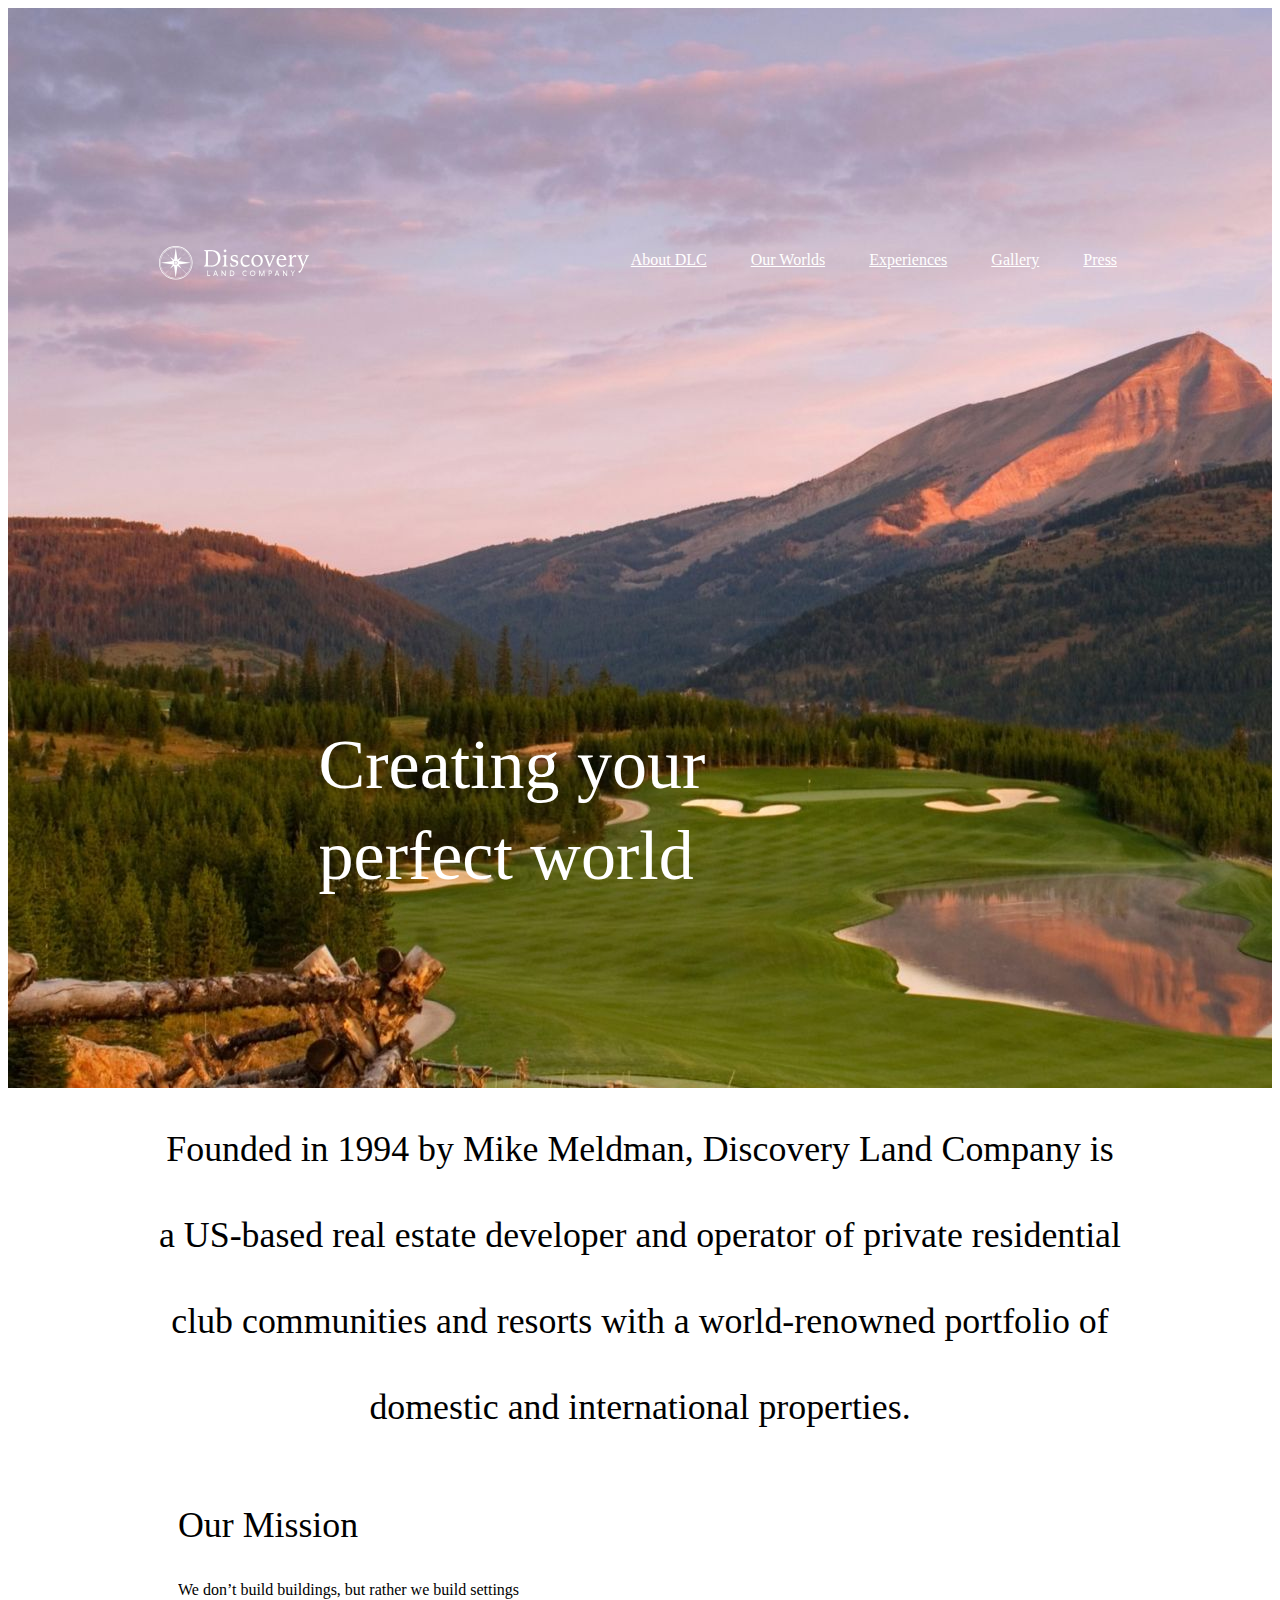
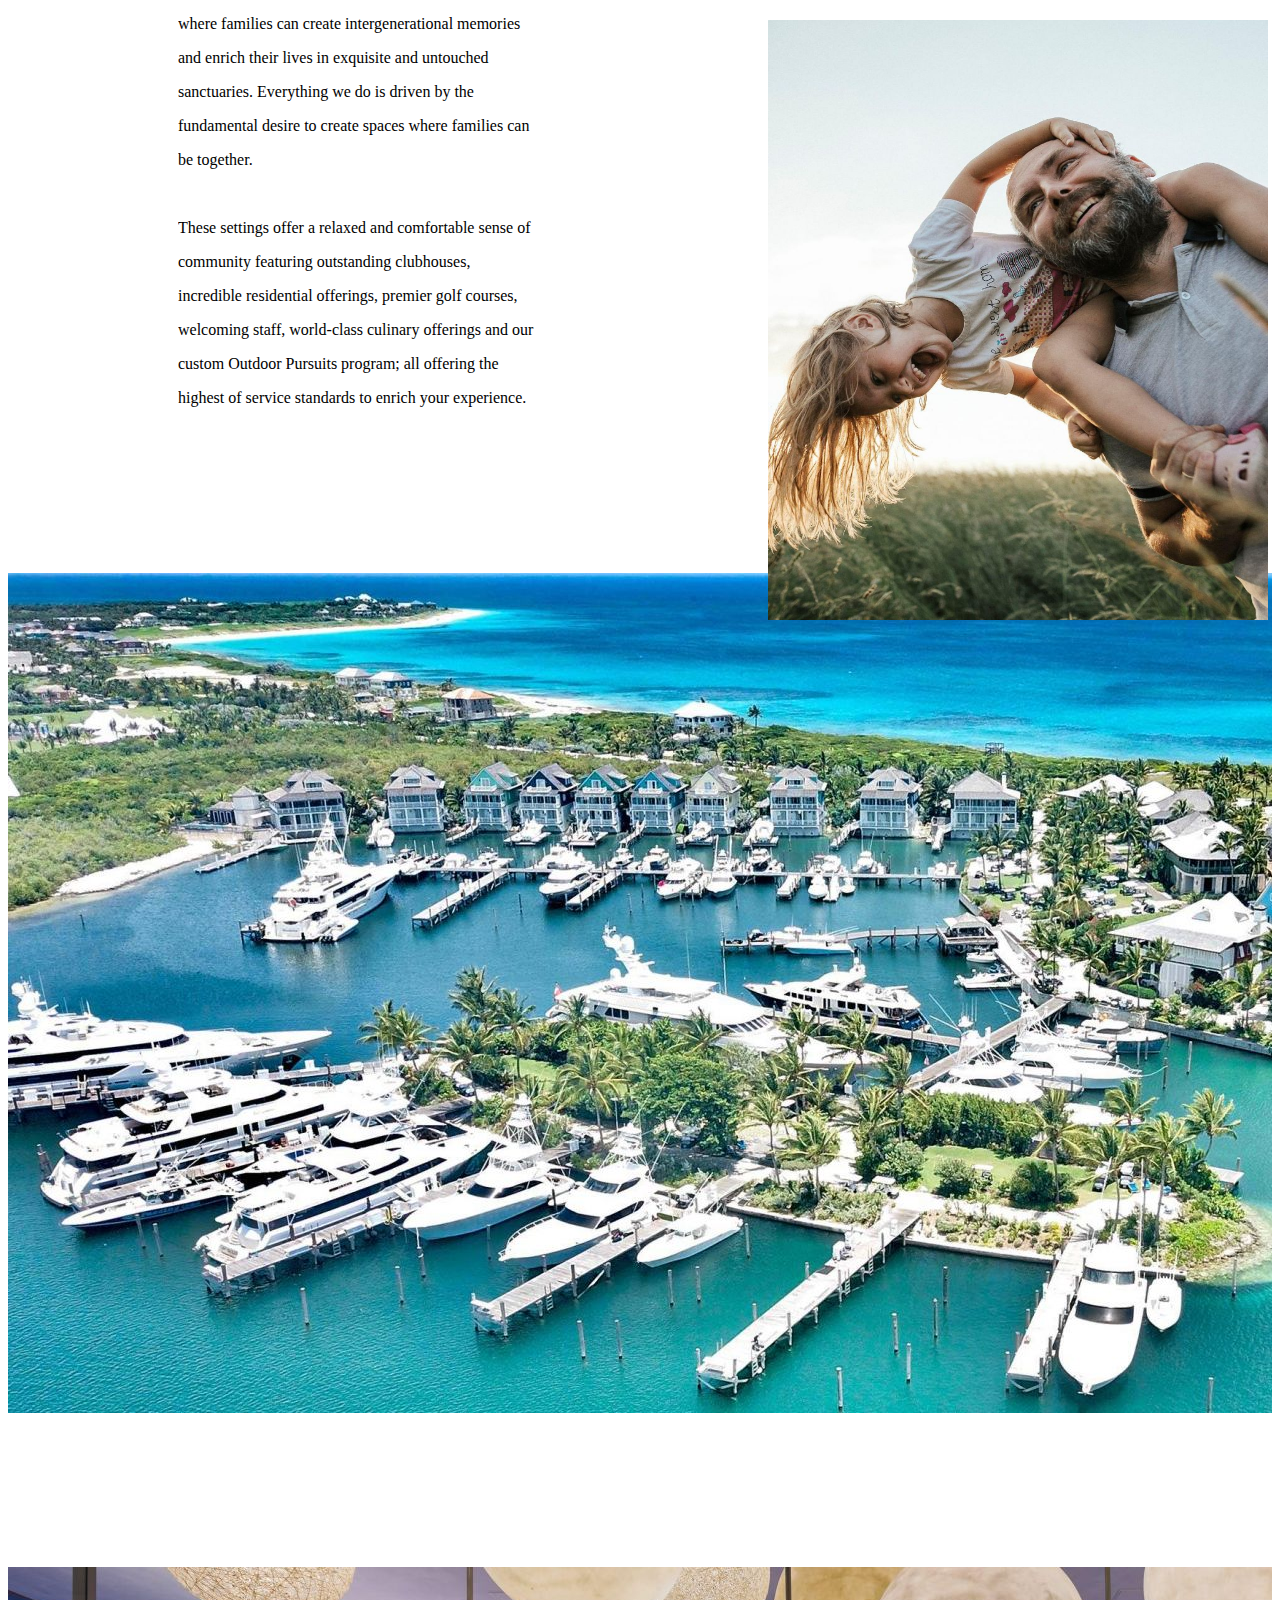
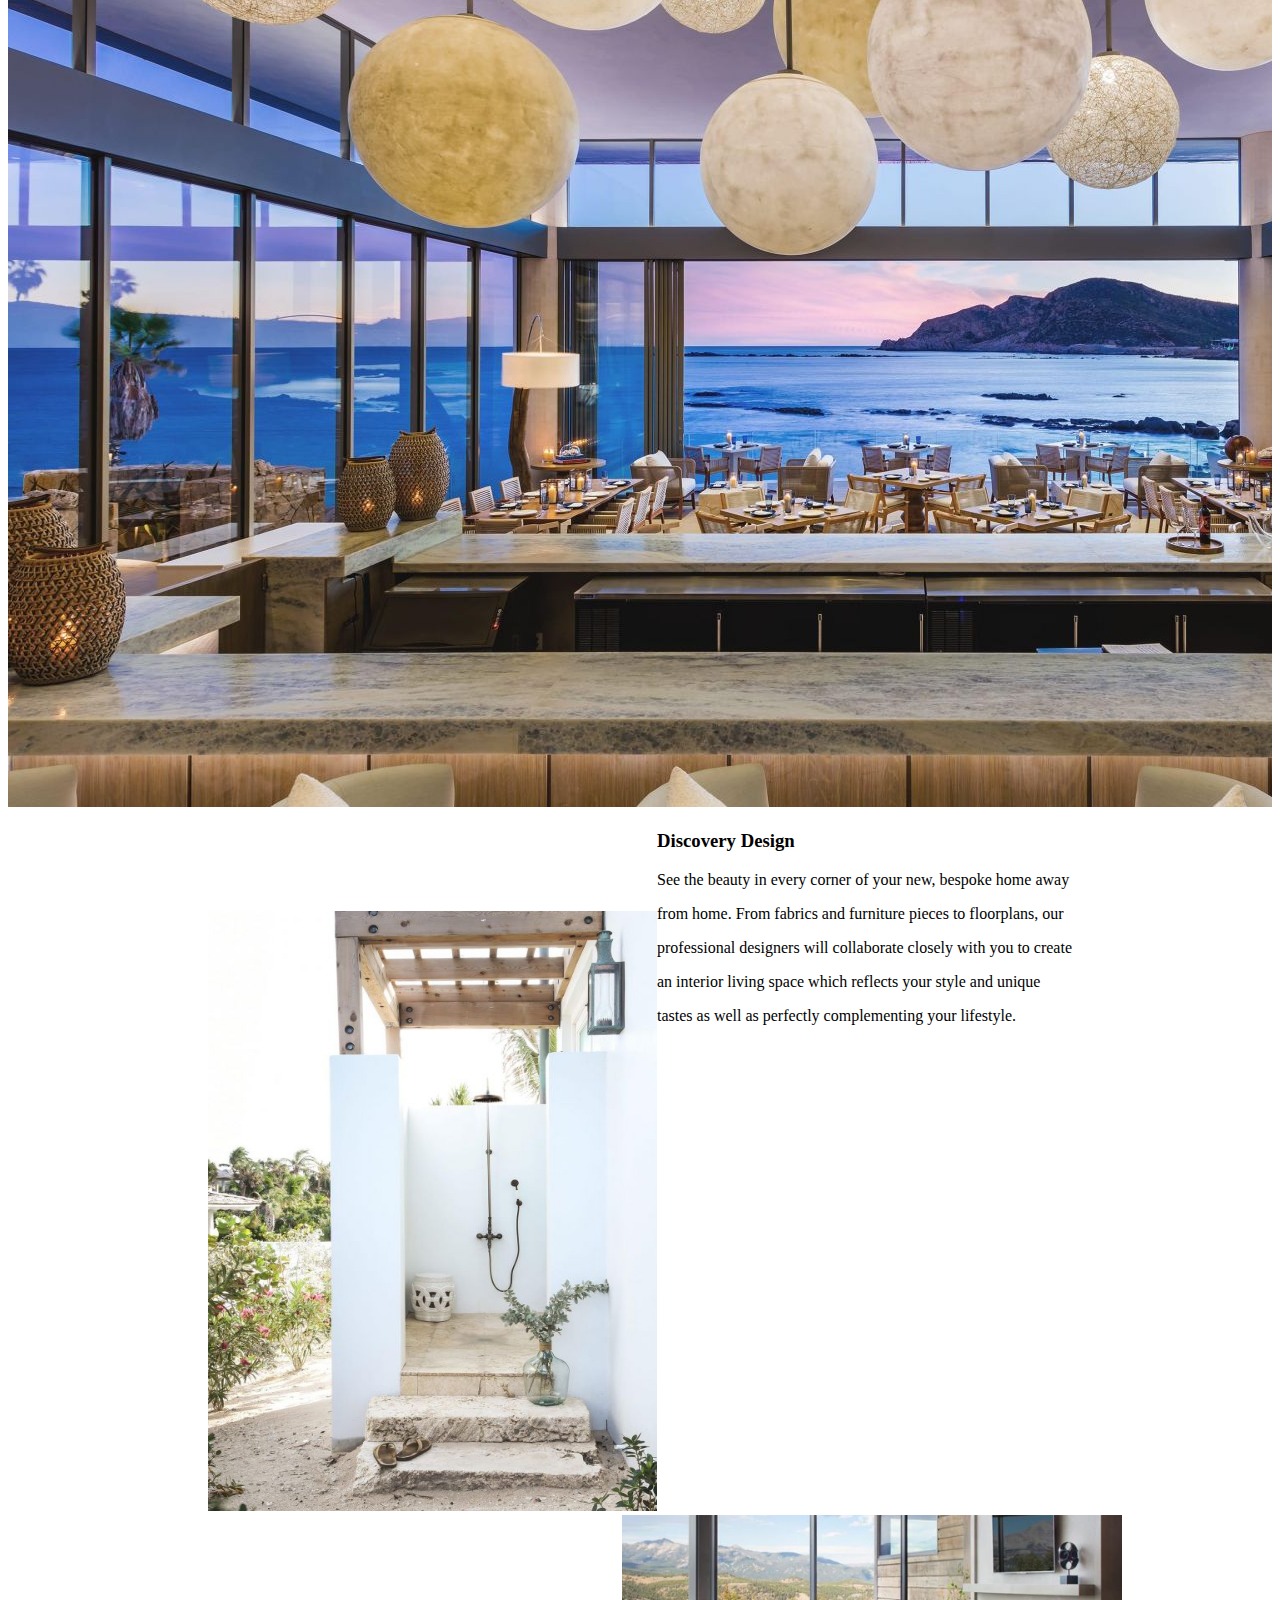
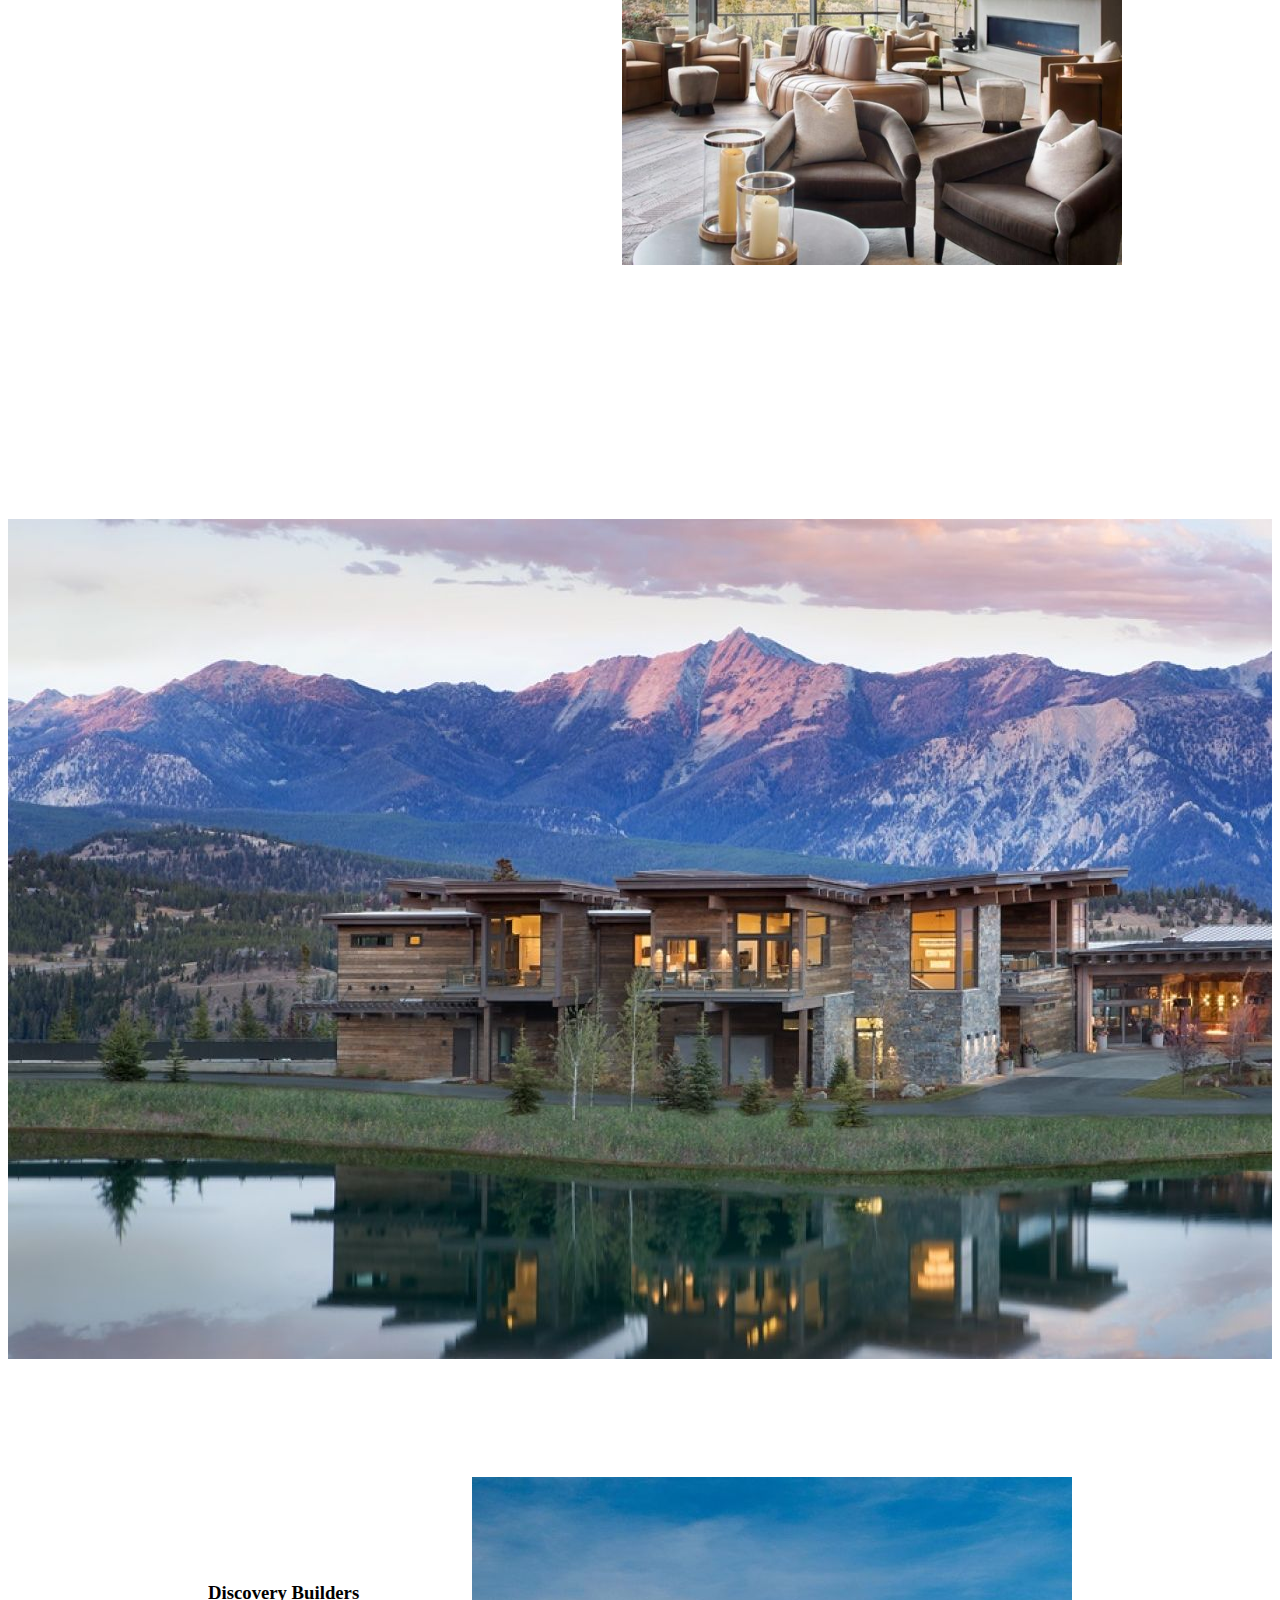
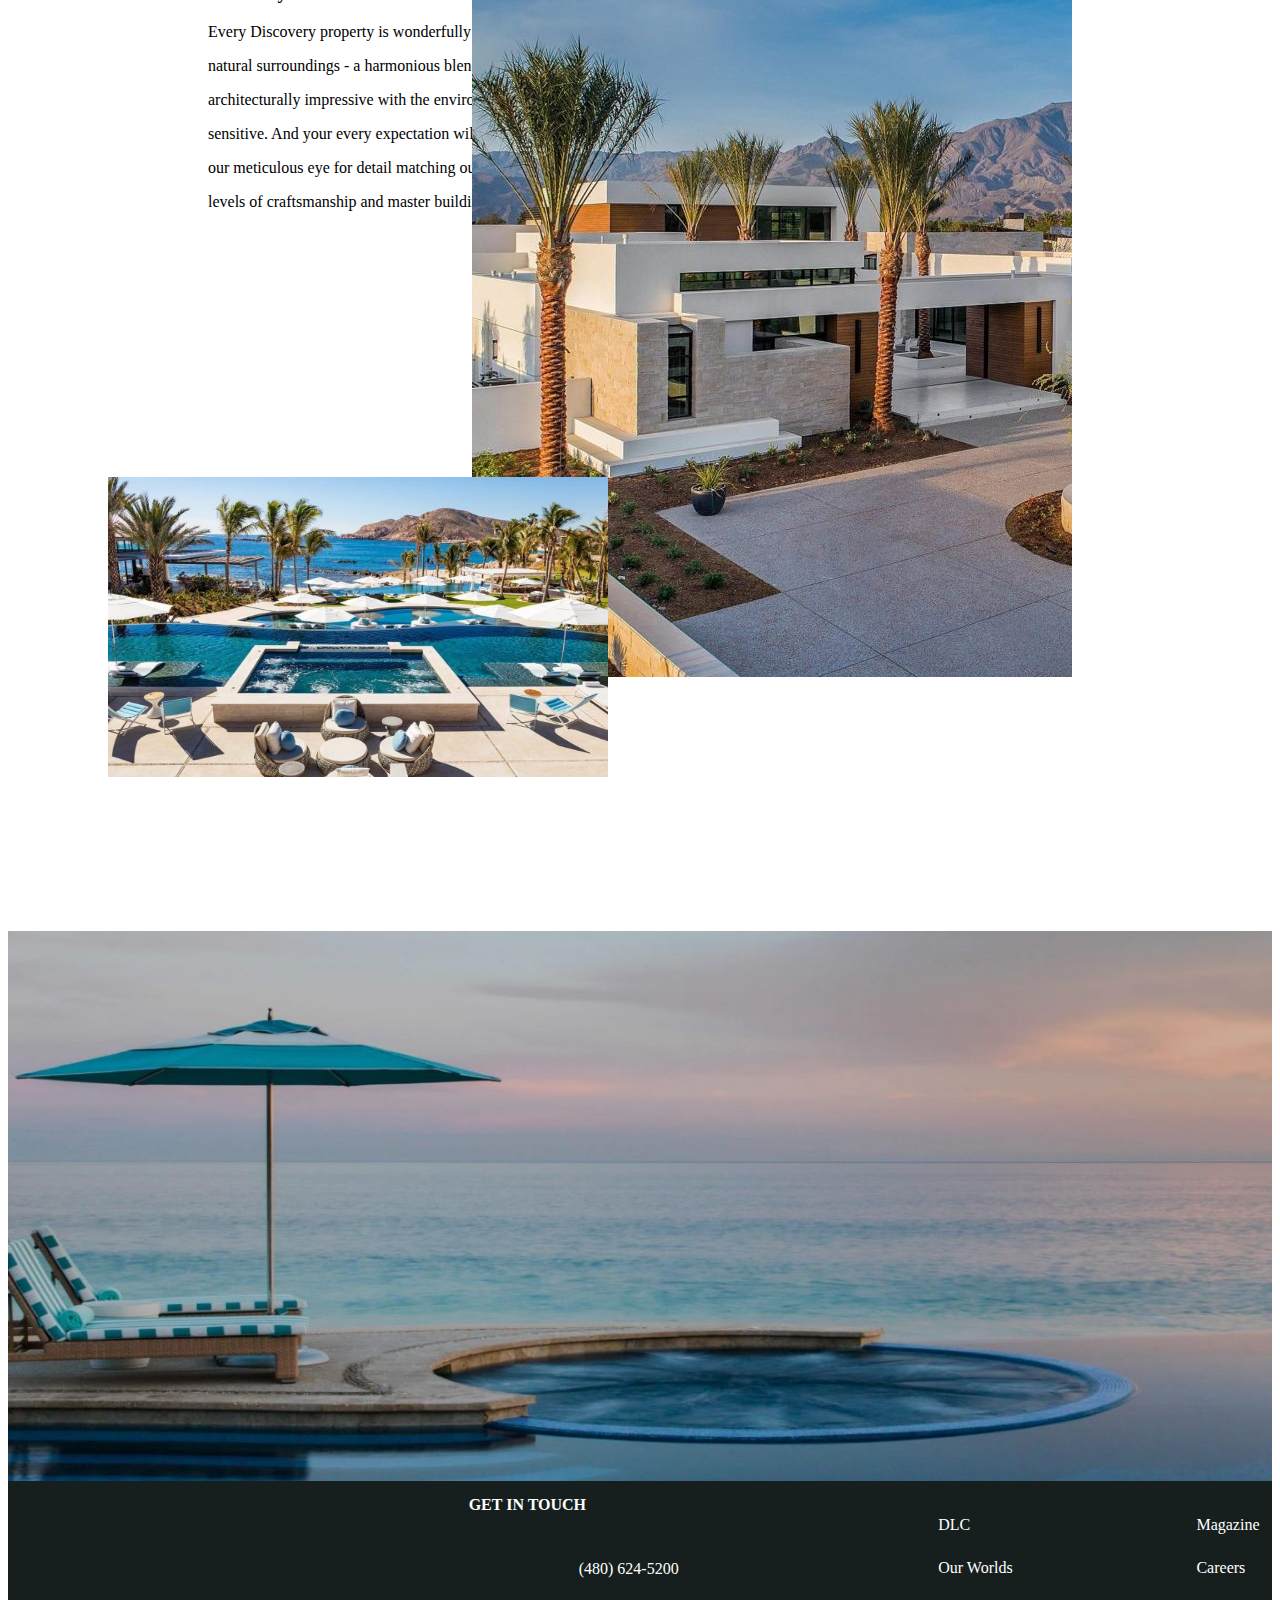
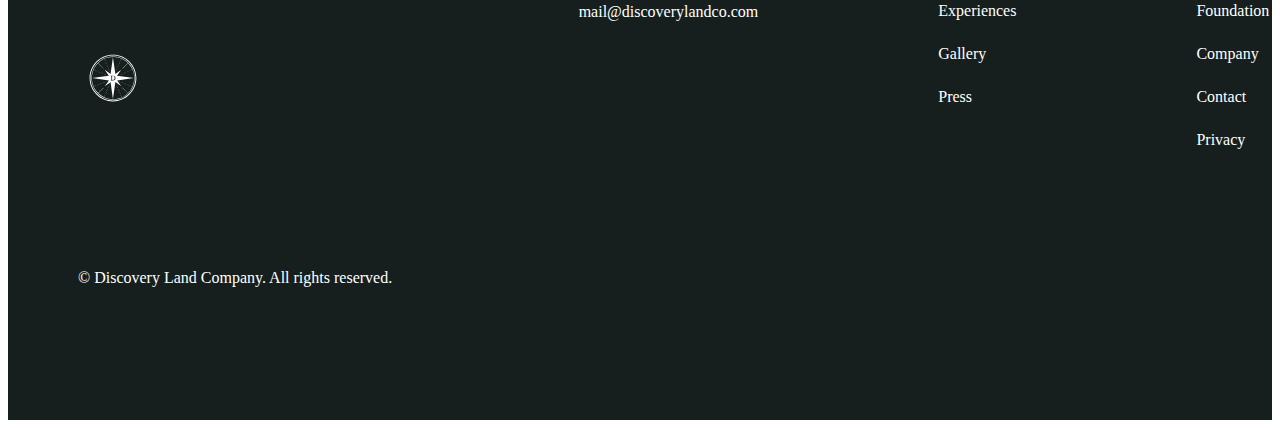
==== commit 049a0af8: "PressPage" ====
--- a/aboutDLC.html
+++ b/aboutDLC.html
@@ -300,9 +300,9 @@
                 <ul>
                     <li><a href="/aboutDLC.html">About DLC</a></li>
                     <li><a href="/ourWorlds.html">Our Worlds</a></li>
-                    <li><a href="#">Experiences</a></li>
+                    <li><a href="/experiences.html">Experiences</a></li>
                     <li><a href="/gallery.html">Gallery</a></li>
-                    <li><a href="#">Press</a></li>
+                    <li><a href="/press.html">Press</a></li>
                 </ul>
             </div>
     </header>
--- a/aboutDLC.css
+++ b/aboutDLC.css
@@ -1,7 +1,11 @@
+*{
+    overflow-x: hidden;
+}
 .footer{
     background-color: #161f1e;
     height: 60vh;
     width: 100vw;
+    margin-top: -5px;
 }
 .ch_footercol h4{
     color: #fff;
